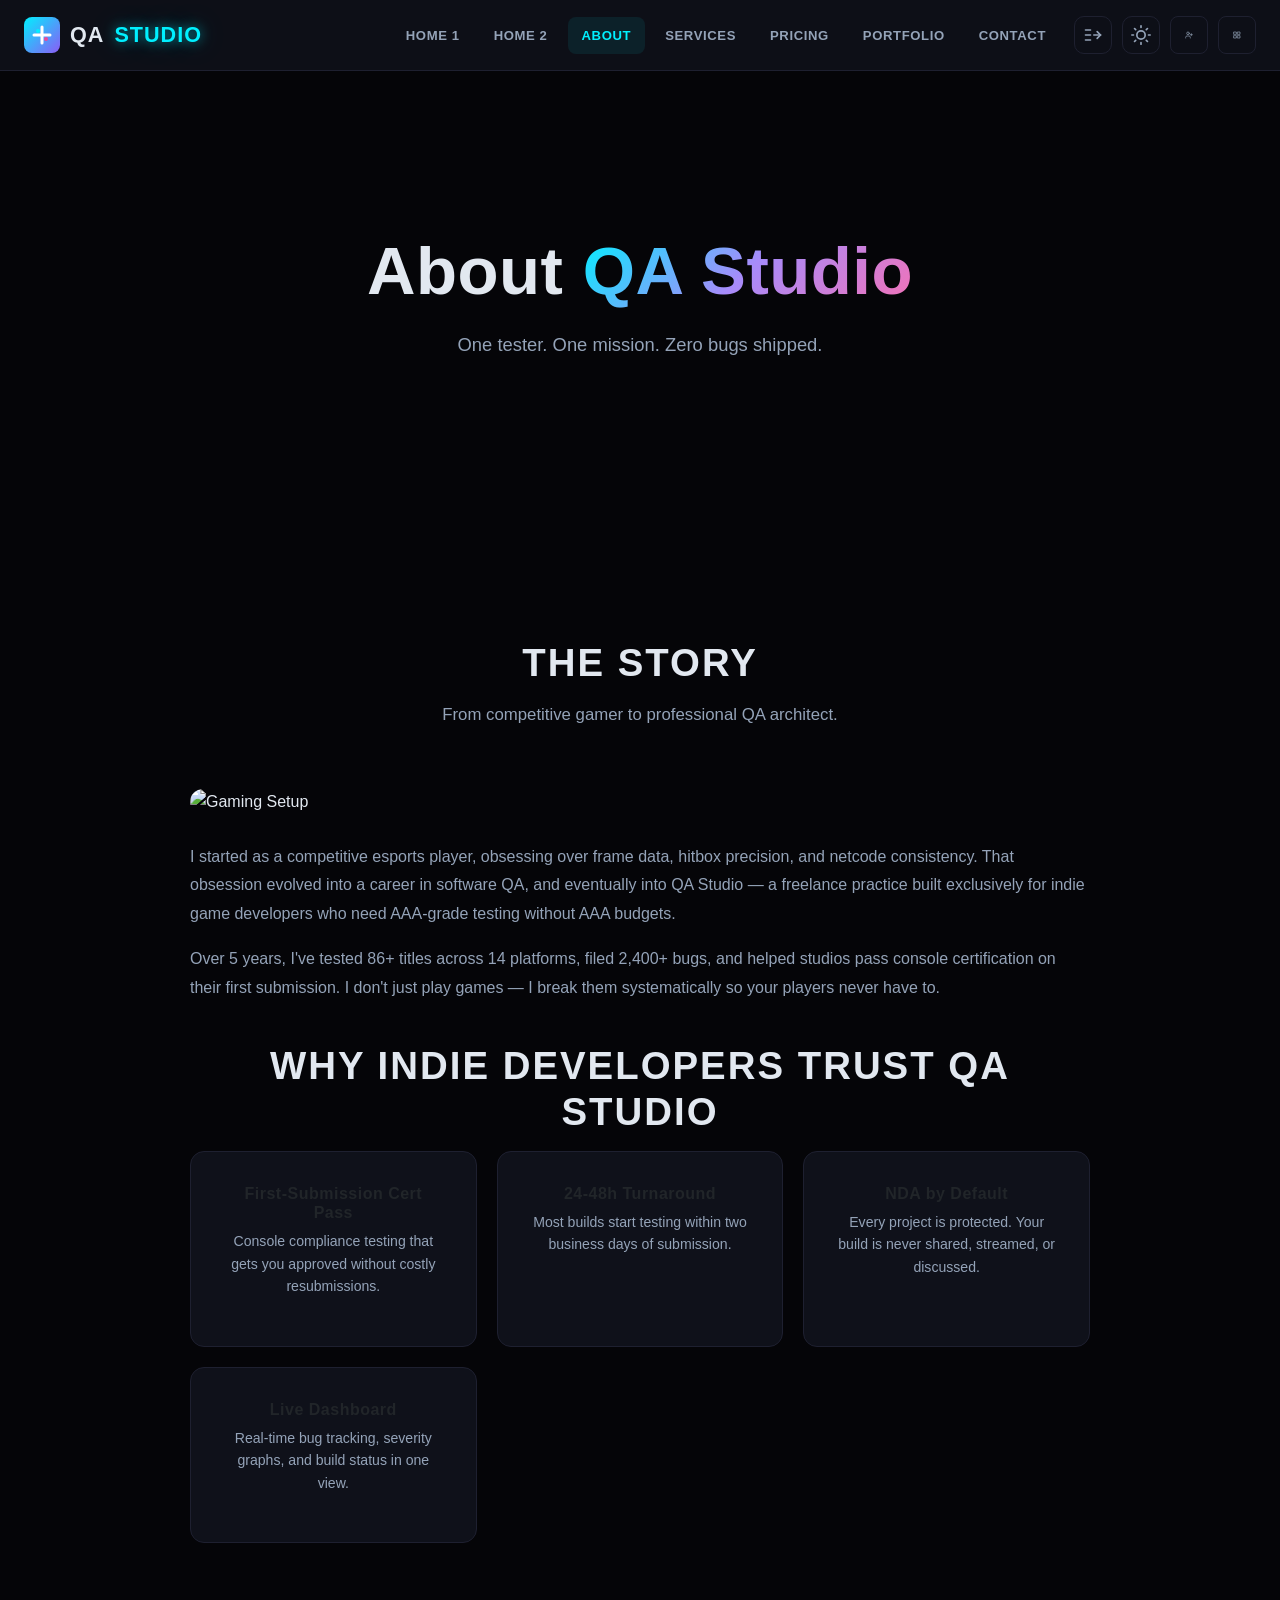
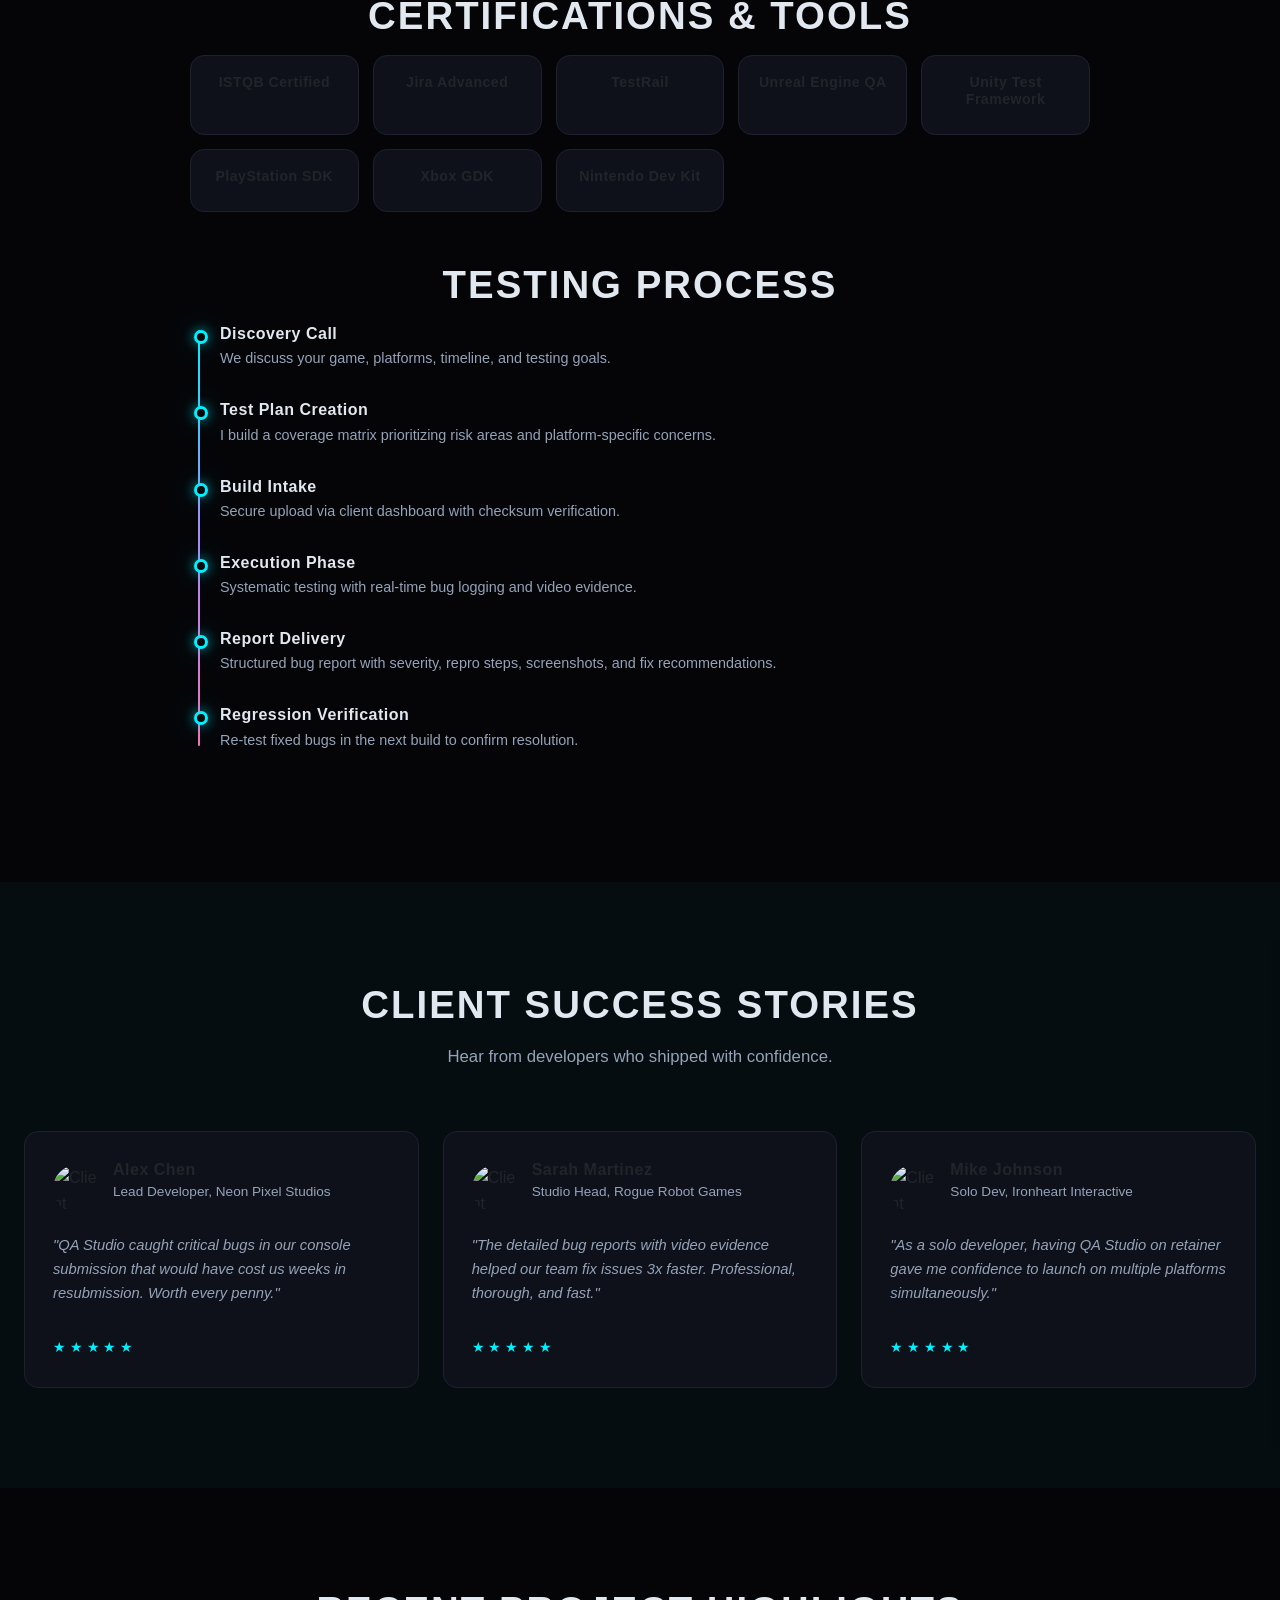
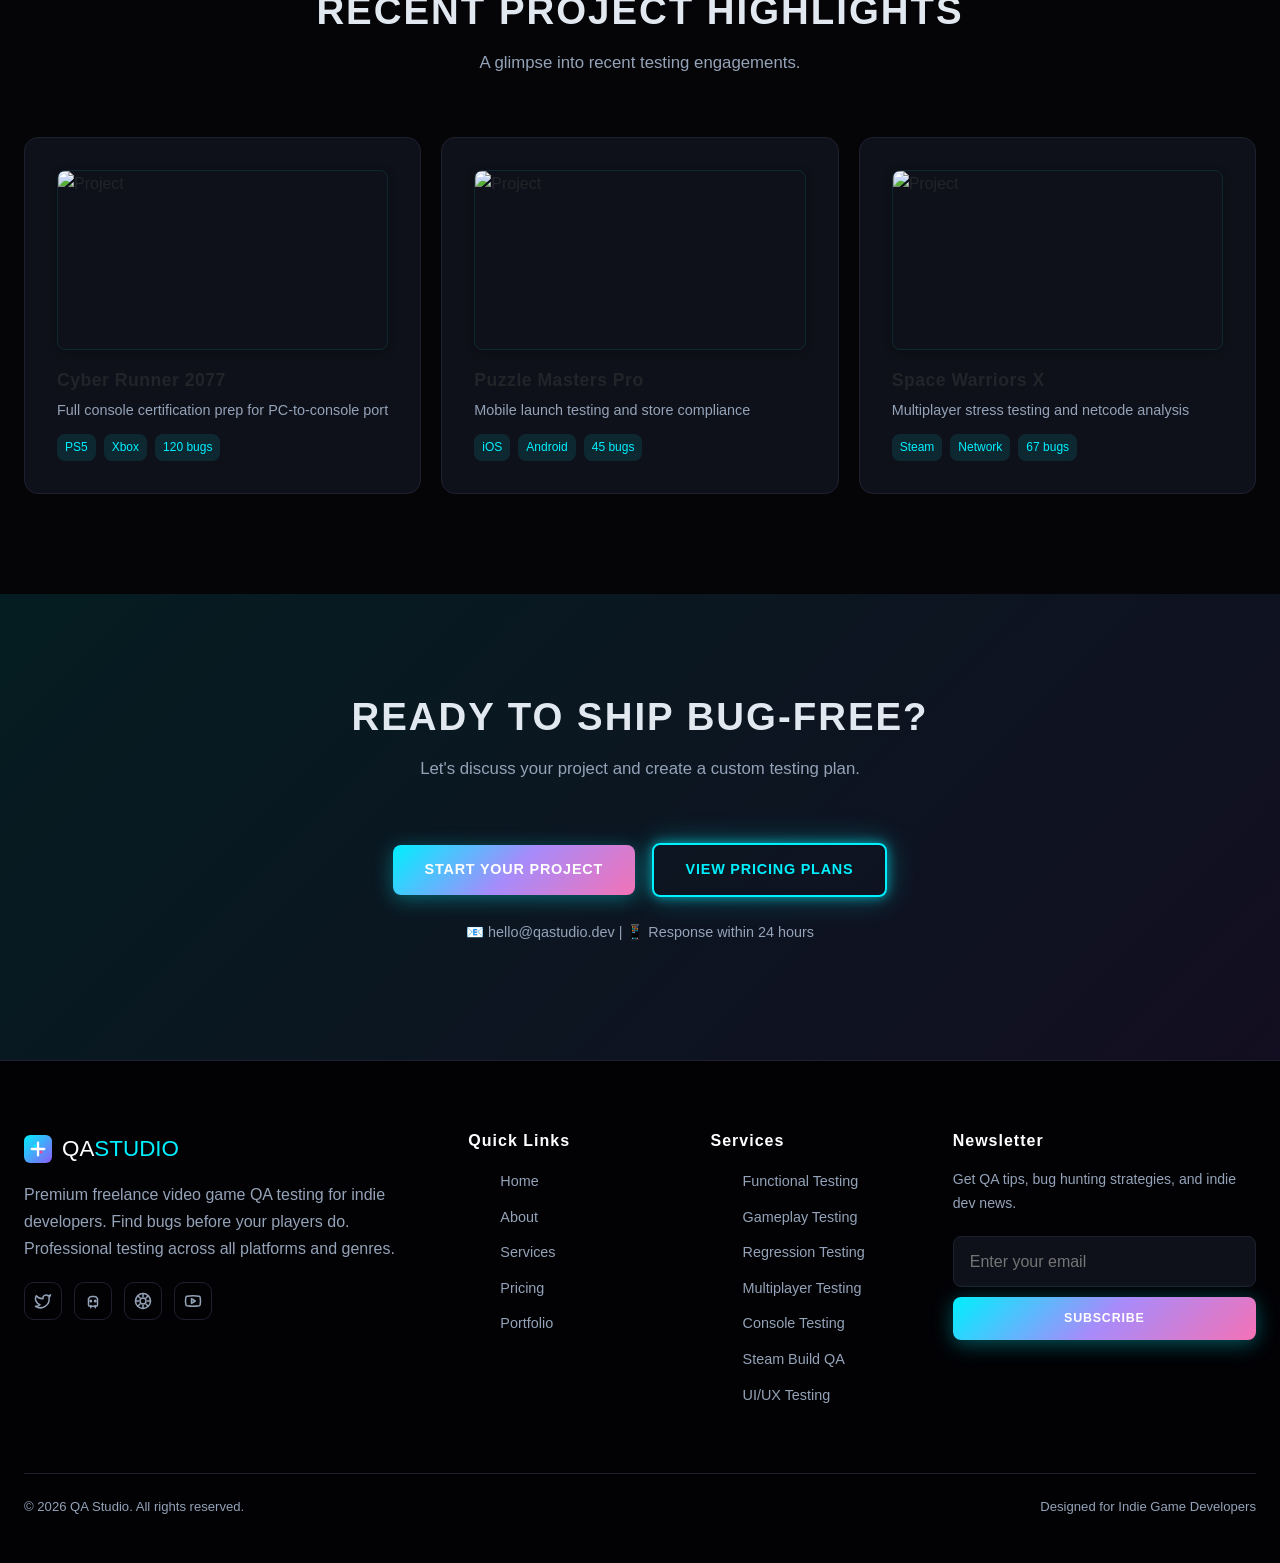
==== about.html @ 5abbbe48 "Remove Steam and add Apple to social media links across all pages" ====
<!DOCTYPE html>
<html lang="en" data-theme="dark" dir="ltr">
<head>
  <meta charset="UTF-8">
  <meta name="viewport" content="width=device-width, initial-scale=1.0">
  <title>About — QA Studio</title>
  <link rel="icon" type="image/svg+xml" href="data:image/svg+xml,%3Csvg xmlns='http://www.w3.org/2000/svg' viewBox='0 0 36 36'%3E%3Crect width='36' height='36' rx='8' fill='url(%23bh1)'/%3E%3Cpath d='M10 18h16M18 10v16' stroke='%23fff' stroke-width='3' stroke-linecap='round'/%3E%3Ccircle cx='14' cy='14' r='2' fill='%2300f0ff'/%3E%3Ccircle cx='22' cy='22' r='2' fill='%23ec4899'/%3E%3Cdefs%3E%3ClinearGradient id='bh1' x1='0' y1='0' x2='36' y2='36' gradientUnits='userSpaceOnUse'%3E%3Cstop stop-color='%2300f0ff'/%3E%3Cstop offset='1' stop-color='%238b5cf6'/%3E%3C/linearGradient%3E%3C/defs%3E%3C/svg%3E">
  <link href="https://cdn.jsdelivr.net/npm/bootstrap@5.3.2/dist/css/bootstrap.min.css" rel="stylesheet">
  <link rel="stylesheet" href="css/main.css">
</head>
<body>
  <header class="site-header" id="site-header">
  <div class="header-inner">
    <a href="index.html" class="brand">
      <svg class="brand-icon" viewBox="0 0 36 36" fill="none" xmlns="http://www.w3.org/2000/svg">
        <rect width="36" height="36" rx="8" fill="url(#bh1)"/>
        <path d="M10 18h16M18 10v16" stroke="#fff" stroke-width="3" stroke-linecap="round"/>
        <circle cx="14" cy="14" r="2" fill="#00f0ff"/>
        <circle cx="22" cy="22" r="2" fill="#ec4899"/>
        <defs><linearGradient id="bh1" x1="0" y1="0" x2="36" y2="36" gradientUnits="userSpaceOnUse">
          <stop stop-color="#00f0ff"/><stop offset="1" stop-color="#8b5cf6"/>
        </linearGradient></defs>
      </svg>
      QA<span>STUDIO</span>
    </a>

    <nav class="desktop-nav">
      <a href="index.html">Home 1</a>
      <a href="home-2.html">Home 2</a>
      <a href="about.html">About</a>
      <a href="services.html">Services</a>
      <a href="pricing.html">Pricing</a>
      <a href="portfolio.html">Portfolio</a>
      <a href="contact.html">Contact</a>
      <div class="nav-cta-group">
        <button class="icon-btn" id="rtl-toggle" title="Toggle RTL" aria-label="Toggle RTL">
          <svg xmlns="http://www.w3.org/2000/svg" width="20" height="20" viewBox="0 0 24 24" fill="none" stroke="currentColor" stroke-width="2" stroke-linecap="round" stroke-linejoin="round"><path d="M21 12h-8"/><path d="M21 12l-4-4"/><path d="M21 12l-4 4"/><path d="M3 6h6"/><path d="M3 12h6"/><path d="M3 18h6"/></svg>
        </button>
        <button class="icon-btn" id="theme-toggle" title="Toggle Theme" aria-label="Toggle Theme">
          <svg xmlns="http://www.w3.org/2000/svg" width="20" height="20" viewBox="0 0 24 24" fill="none" stroke="currentColor" stroke-width="2" stroke-linecap="round" stroke-linejoin="round"><circle cx="12" cy="12" r="5"/><path d="M12 1v2M12 21v2M4.22 4.22l1.42 1.42M18.36 18.36l1.42 1.42M1 12h2M21 12h2M4.22 19.78l1.42-1.42M18.36 5.64l1.42-1.42"/></svg>
        </button>
        <a href="register.html" class="icon-btn" title="Register" aria-label="Register">
          <svg xmlns="http://www.w3.org/2000/svg" width="20" height="20" viewBox="0 0 24 24" fill="none" stroke="currentColor" stroke-width="2" stroke-linecap="round" stroke-linejoin="round"><path d="M16 21v-2a4 4 0 0 0-4-4H6a4 4 0 0 0-4 4v2"/><circle cx="9" cy="7" r="4"/><line x1="19" y1="8" x2="19" y2="14"/><line x1="22" y1="11" x2="16" y2="11"/></svg>
        </a>
        <a href="dashboard.html" class="icon-btn" title="Dashboard" aria-label="Dashboard">
          <svg xmlns="http://www.w3.org/2000/svg" width="20" height="20" viewBox="0 0 24 24" fill="none" stroke="currentColor" stroke-width="2" stroke-linecap="round" stroke-linejoin="round"><rect x="3" y="3" width="7" height="7"/><rect x="14" y="3" width="7" height="7"/><rect x="14" y="14" width="7" height="7"/><rect x="3" y="14" width="7" height="7"/></svg>
        </a>
      </div>
    </nav>

    <div class="hamburger" id="hamburger" aria-label="Menu">
      <span></span><span></span><span></span>
    </div>
  </div>
</header>

<div class="mobile-drawer-overlay" id="mobile-overlay"></div>
<aside class="mobile-drawer" id="mobile-drawer">
  <div class="mobile-icons">
    <button class="icon-btn" id="rtl-toggle-m" title="Toggle RTL"><svg xmlns="http://www.w3.org/2000/svg" width="20" height="20" viewBox="0 0 24 24" fill="none" stroke="currentColor" stroke-width="2" stroke-linecap="round" stroke-linejoin="round"><path d="M21 12h-8"/><path d="M21 12l-4-4"/><path d="M21 12l-4 4"/><path d="M3 6h6"/><path d="M3 12h6"/><path d="M3 18h6"/></svg></button>
    <button class="icon-btn" id="theme-toggle-m" title="Toggle Theme"><svg xmlns="http://www.w3.org/2000/svg" width="20" height="20" viewBox="0 0 24 24" fill="none" stroke="currentColor" stroke-width="2" stroke-linecap="round" stroke-linejoin="round"><circle cx="12" cy="12" r="5"/><path d="M12 1v2M12 21v2M4.22 4.22l1.42 1.42M18.36 18.36l1.42 1.42M1 12h2M21 12h2M4.22 19.78l1.42-1.42M18.36 5.64l1.42-1.42"/></svg></button>
    <a href="register.html" class="icon-btn" title="Register"><svg xmlns="http://www.w3.org/2000/svg" width="20" height="20" viewBox="0 0 24 24" fill="none" stroke="currentColor" stroke-width="2" stroke-linecap="round" stroke-linejoin="round"><path d="M16 21v-2a4 4 0 0 0-4-4H6a4 4 0 0 0-4 4v2"/><circle cx="9" cy="7" r="4"/><line x1="19" y1="8" x2="19" y2="14"/><line x1="22" y1="11" x2="16" y2="11"/></svg></a>
    <a href="dashboard.html" class="icon-btn" title="Dashboard"><svg xmlns="http://www.w3.org/2000/svg" width="20" height="20" viewBox="0 0 24 24" fill="none" stroke="currentColor" stroke-width="2" stroke-linecap="round" stroke-linejoin="round"><rect x="3" y="3" width="7" height="7"/><rect x="14" y="3" width="7" height="7"/><rect x="14" y="14" width="7" height="7"/><rect x="3" y="14" width="7" height="7"/></svg></a>
  </div>
  <nav class="mobile-nav">
    <a href="index.html">Home 1</a>
    <a href="home-2.html">Home 2</a>
    <a href="about.html">About</a>
    <a href="services.html">Services</a>
    <a href="pricing.html">Pricing</a>
    <a href="portfolio.html">Portfolio</a>
    <a href="contact.html">Contact</a>
    <a href="contact.html" class="btn btn-primary" style="font-size:0.8rem;padding:12px;">Get Quote</a>
    <a href="dashboard.html">Dashboard</a>
  </nav>
</aside>

  <section class="hero" style="min-height:60vh;">
    <div class="hero-bg" style="background-image:url('https://images.unsplash.com/photo-1497215728101-856f4ea42174?auto=format&fit=crop&w=1920&q=80');"></div>
    <div class="hero-overlay"></div>
    <div class="hero-content">
      <h1>About <span class="text-gradient">QA Studio</span></h1>
      <p>One tester. One mission. Zero bugs shipped.</p>
    </div>
  </section>

  <section class="section">
    <div class="section-inner" style="max-width:900px;">
      <h2 class="section-title reveal">The Story</h2>
      <p class="section-subtitle reveal">From competitive gamer to professional QA architect.</p>
      <div class="reveal" style="margin-bottom:40px;">
        <img src="https://images.unsplash.com/photo-1550745165-9bc0b252726f?auto=format&fit=crop&w=1200&q=80" alt="Gaming Setup" style="width:100%;border-radius:var(--radius);margin-bottom:28px;">
        <p style="color:var(--text-muted);line-height:1.8;">I started as a competitive esports player, obsessing over frame data, hitbox precision, and netcode consistency. That obsession evolved into a career in software QA, and eventually into QA Studio — a freelance practice built exclusively for indie game developers who need AAA-grade testing without AAA budgets.</p>
        <p style="color:var(--text-muted);line-height:1.8;margin-top:14px;">Over 5 years, I've tested 86+ titles across 14 platforms, filed 2,400+ bugs, and helped studios pass console certification on their first submission. I don't just play games — I break them systematically so your players never have to.</p>
      </div>

      <h2 class="section-title reveal">Why Indie Developers Trust QA Studio</h2>
      <div style="display:grid;grid-template-columns:repeat(auto-fit,minmax(220px,1fr));gap:20px;margin-bottom:50px;">
        <div class="card reveal" style="text-align:center;"><h4 style="font-size:1rem;margin-bottom:8px;">First-Submission Cert Pass</h4><p style="font-size:0.88rem;">Console compliance testing that gets you approved without costly resubmissions.</p></div>
        <div class="card reveal" style="text-align:center;"><h4 style="font-size:1rem;margin-bottom:8px;">24-48h Turnaround</h4><p style="font-size:0.88rem;">Most builds start testing within two business days of submission.</p></div>
        <div class="card reveal" style="text-align:center;"><h4 style="font-size:1rem;margin-bottom:8px;">NDA by Default</h4><p style="font-size:0.88rem;">Every project is protected. Your build is never shared, streamed, or discussed.</p></div>
        <div class="card reveal" style="text-align:center;"><h4 style="font-size:1rem;margin-bottom:8px;">Live Dashboard</h4><p style="font-size:0.88rem;">Real-time bug tracking, severity graphs, and build status in one view.</p></div>
      </div>

      <h2 class="section-title reveal">Certifications & Tools</h2>
      <div style="display:grid;grid-template-columns:repeat(auto-fit,minmax(140px,1fr));gap:14px;margin-bottom:50px;">
        <div class="card reveal" style="padding:18px;text-align:center;"><h4 style="font-size:0.88rem;">ISTQB Certified</h4></div>
        <div class="card reveal" style="padding:18px;text-align:center;"><h4 style="font-size:0.88rem;">Jira Advanced</h4></div>
        <div class="card reveal" style="padding:18px;text-align:center;"><h4 style="font-size:0.88rem;">TestRail</h4></div>
        <div class="card reveal" style="padding:18px;text-align:center;"><h4 style="font-size:0.88rem;">Unreal Engine QA</h4></div>
        <div class="card reveal" style="padding:18px;text-align:center;"><h4 style="font-size:0.88rem;">Unity Test Framework</h4></div>
        <div class="card reveal" style="padding:18px;text-align:center;"><h4 style="font-size:0.88rem;">PlayStation SDK</h4></div>
        <div class="card reveal" style="padding:18px;text-align:center;"><h4 style="font-size:0.88rem;">Xbox GDK</h4></div>
        <div class="card reveal" style="padding:18px;text-align:center;"><h4 style="font-size:0.88rem;">Nintendo Dev Kit</h4></div>
      </div>

      <h2 class="section-title reveal">Testing Process</h2>
      <div class="timeline reveal">
        <div class="timeline-item"><h4>Discovery Call</h4><p>We discuss your game, platforms, timeline, and testing goals.</p></div>
        <div class="timeline-item"><h4>Test Plan Creation</h4><p>I build a coverage matrix prioritizing risk areas and platform-specific concerns.</p></div>
        <div class="timeline-item"><h4>Build Intake</h4><p>Secure upload via client dashboard with checksum verification.</p></div>
        <div class="timeline-item"><h4>Execution Phase</h4><p>Systematic testing with real-time bug logging and video evidence.</p></div>
        <div class="timeline-item"><h4>Report Delivery</h4><p>Structured bug report with severity, repro steps, screenshots, and fix recommendations.</p></div>
        <div class="timeline-item"><h4>Regression Verification</h4><p>Re-test fixed bugs in the next build to confirm resolution.</p></div>
      </div>
    </div>
  </section>

  <!-- CLIENT TESTIMONIALS -->
  <section class="section" style="background:rgba(0,240,255,0.03);">
    <div class="section-inner">
      <h2 class="section-title reveal">Client Success Stories</h2>
      <p class="section-subtitle reveal">Hear from developers who shipped with confidence.</p>
      <div style="display:grid;grid-template-columns:repeat(auto-fit,minmax(300px,1fr));gap:24px;">
        <div class="card reveal" style="padding:28px;">
          <div style="display:flex;align-items:center;gap:12px;margin-bottom:16px;">
            <img src="https://images.unsplash.com/photo-1472099645785-5658abf4ff4e?auto=format&fit=crop&w=60&q=80" alt="Client" style="width:48px;height:48px;border-radius:50%;">
            <div>
              <h4 style="font-size:1rem;margin-bottom:2px;">Alex Chen</h4>
              <p style="font-size:0.85rem;color:var(--text-muted);">Lead Developer, Neon Pixel Studios</p>
            </div>
          </div>
          <p style="color:var(--text-muted);line-height:1.6;font-style:italic;">"QA Studio caught critical bugs in our console submission that would have cost us weeks in resubmission. Worth every penny."</p>
          <div style="margin-top:16px;color:var(--accent-cyan);font-size:0.85rem;">★ ★ ★ ★ ★</div>
        </div>
        <div class="card reveal" style="padding:28px;">
          <div style="display:flex;align-items:center;gap:12px;margin-bottom:16px;">
            <img src="https://images.unsplash.com/photo-1494790108755-2616b332c1ca?auto=format&fit=crop&w=60&q=80" alt="Client" style="width:48px;height:48px;border-radius:50%;">
            <div>
              <h4 style="font-size:1rem;margin-bottom:2px;">Sarah Martinez</h4>
              <p style="font-size:0.85rem;color:var(--text-muted);">Studio Head, Rogue Robot Games</p>
            </div>
          </div>
          <p style="color:var(--text-muted);line-height:1.6;font-style:italic;">"The detailed bug reports with video evidence helped our team fix issues 3x faster. Professional, thorough, and fast."</p>
          <div style="margin-top:16px;color:var(--accent-cyan);font-size:0.85rem;">★ ★ ★ ★ ★</div>
        </div>
        <div class="card reveal" style="padding:28px;">
          <div style="display:flex;align-items:center;gap:12px;margin-bottom:16px;">
            <img src="https://images.unsplash.com/photo-1507003211169-0a1dd7228f2d?auto=format&fit=crop&w=60&q=80" alt="Client" style="width:48px;height:48px;border-radius:50%;">
            <div>
              <h4 style="font-size:1rem;margin-bottom:2px;">Mike Johnson</h4>
              <p style="font-size:0.85rem;color:var(--text-muted);">Solo Dev, Ironheart Interactive</p>
            </div>
          </div>
          <p style="color:var(--text-muted);line-height:1.6;font-style:italic;">"As a solo developer, having QA Studio on retainer gave me confidence to launch on multiple platforms simultaneously."</p>
          <div style="margin-top:16px;color:var(--accent-cyan);font-size:0.85rem;">★ ★ ★ ★ ★</div>
        </div>
      </div>
    </div>
  </section>

  <!-- RECENT PROJECTS HIGHLIGHT -->
  <section class="section">
    <div class="section-inner">
      <h2 class="section-title reveal">Recent Project Highlights</h2>
      <p class="section-subtitle reveal">A glimpse into recent testing engagements.</p>
      <div style="display:grid;grid-template-columns:repeat(auto-fit,minmax(250px,1fr));gap:20px;">
        <div class="card reveal">
          <img src="https://images.unsplash.com/photo-1542751371-adc38448a05e?auto=format&fit=crop&w=400&q=80" alt="Project" class="card-image">
          <h4 style="font-size:1.1rem;margin-bottom:8px;">Cyber Runner 2077</h4>
          <p style="font-size:0.9rem;color:var(--text-muted);margin-bottom:12px;">Full console certification prep for PC-to-console port</p>
          <div style="display:flex;gap:8px;flex-wrap:wrap;">
            <span style="font-size:0.75rem;padding:4px 8px;background:rgba(0,240,255,0.1);color:var(--accent-cyan);border-radius:var(--radius-sm);">PS5</span>
            <span style="font-size:0.75rem;padding:4px 8px;background:rgba(0,240,255,0.1);color:var(--accent-cyan);border-radius:var(--radius-sm);">Xbox</span>
            <span style="font-size:0.75rem;padding:4px 8px;background:rgba(0,240,255,0.1);color:var(--accent-cyan);border-radius:var(--radius-sm);">120 bugs</span>
          </div>
        </div>
        <div class="card reveal">
          <img src="https://images.unsplash.com/photo-1551288049-bebda4e38f71?auto=format&fit=crop&w=400&q=80" alt="Project" class="card-image">
          <h4 style="font-size:1.1rem;margin-bottom:8px;">Puzzle Masters Pro</h4>
          <p style="font-size:0.9rem;color:var(--text-muted);margin-bottom:12px;">Mobile launch testing and store compliance</p>
          <div style="display:flex;gap:8px;flex-wrap:wrap;">
            <span style="font-size:0.75rem;padding:4px 8px;background:rgba(0,240,255,0.1);color:var(--accent-cyan);border-radius:var(--radius-sm);">iOS</span>
            <span style="font-size:0.75rem;padding:4px 8px;background:rgba(0,240,255,0.1);color:var(--accent-cyan);border-radius:var(--radius-sm);">Android</span>
            <span style="font-size:0.75rem;padding:4px 8px;background:rgba(0,240,255,0.1);color:var(--accent-cyan);border-radius:var(--radius-sm);">45 bugs</span>
          </div>
        </div>
        <div class="card reveal">
          <img src="https://images.unsplash.com/photo-1555066931-4365d14bab8c?auto=format&fit=crop&w=400&q=80" alt="Project" class="card-image">
          <h4 style="font-size:1.1rem;margin-bottom:8px;">Space Warriors X</h4>
          <p style="font-size:0.9rem;color:var(--text-muted);margin-bottom:12px;">Multiplayer stress testing and netcode analysis</p>
          <div style="display:flex;gap:8px;flex-wrap:wrap;">
            <span style="font-size:0.75rem;padding:4px 8px;background:rgba(0,240,255,0.1);color:var(--accent-cyan);border-radius:var(--radius-sm);">Steam</span>
            <span style="font-size:0.75rem;padding:4px 8px;background:rgba(0,240,255,0.1);color:var(--accent-cyan);border-radius:var(--radius-sm);">Network</span>
            <span style="font-size:0.75rem;padding:4px 8px;background:rgba(0,240,255,0.1);color:var(--accent-cyan);border-radius:var(--radius-sm);">67 bugs</span>
          </div>
        </div>
      </div>
    </div>
  </section>

  <!-- CONTACT CTA -->
  <section class="section" style="background:linear-gradient(135deg, rgba(0,240,255,0.1) 0%, rgba(139,92,246,0.1) 100%);">
    <div class="section-inner" style="text-align:center;">
      <h2 class="section-title reveal">Ready to Ship Bug-Free?</h2>
      <p class="section-subtitle reveal">Let's discuss your project and create a custom testing plan.</p>
      <div class="reveal" style="margin-top:32px;">
        <a href="contact.html" class="btn btn-primary" style="margin-right:12px;">Start Your Project</a>
        <a href="pricing.html" class="btn btn-secondary">View Pricing Plans</a>
      </div>
      <div class="reveal" style="margin-top:24px;">
        <p style="color:var(--text-muted);font-size:0.9rem;">📧 hello@qastudio.dev | 📱 Response within 24 hours</p>
      </div>
    </div>
  </section>

  <footer class="site-footer">
  <div class="footer-inner">
    <div class="footer-grid">
      <div>
        <a href="index.html" class="footer-brand" style="text-decoration:none;">
          <svg class="brand-icon" viewBox="0 0 36 36" fill="none" xmlns="http://www.w3.org/2000/svg" style="width:28px; height:28px; margin-right:10px;">
            <rect width="36" height="36" rx="8" fill="url(#bh1_f_ab)"/>
            <path d="M10 18h16M18 10v16" stroke="#fff" stroke-width="3" stroke-linecap="round"/>
            <circle cx="14" cy="14" r="2" fill="#00f0ff"/>
            <circle cx="22" cy="22" r="2" fill="#ec4899"/>
            <defs><linearGradient id="bh1_f_ab" x1="0" y1="0" x2="36" y2="36" gradientUnits="userSpaceOnUse">
              <stop stop-color="#00f0ff"/><stop offset="1" stop-color="#8b5cf6"/>
            </linearGradient></defs>
          </svg>
          QA<span>STUDIO</span>
        </a>
        <p class="footer-desc">Premium freelance video game QA testing for indie developers. Find bugs before your players do. Professional testing across all platforms and genres.</p>
        <div class="footer-socials">
          <a href="#" aria-label="Twitter"><svg xmlns="http://www.w3.org/2000/svg" width="18" height="18" viewBox="0 0 24 24" fill="none" stroke="currentColor" stroke-width="2" stroke-linecap="round" stroke-linejoin="round"><path d="M22 4s-.7 2.1-2 3.4c1.6 10-9.4 17.3-18 11.6 2.2.1 4.4-.6 6-2C3 15.5.5 9.6 3 5c2.2 2.6 5.6 4.1 9 4-.9-4.2 4-6.6 7-3.8 1.1 0 3-1.2 3-1.2z"/></svg></a>
          <a href="#" aria-label="Discord"><svg xmlns="http://www.w3.org/2000/svg" width="18" height="18" viewBox="0 0 24 24" fill="none" stroke="currentColor" stroke-width="2" stroke-linecap="round" stroke-linejoin="round"><path d="M18 9a5 5 0 0 0-4-3h-4a5 5 0 0 0-4 3"/><path d="M6 9v8a2 2 0 0 0 2 2h8a2 2 0 0 0 2-2V9"/><path d="M9 18v3"/><path d="M15 18v3"/><circle cx="9" cy="12" r="1"/><circle cx="15" cy="12" r="1"/></svg></a>
          <a href="#" aria-label="Steam"><svg xmlns="http://www.w3.org/2000/svg" width="18" height="18" viewBox="0 0 24 24" fill="none" stroke="currentColor" stroke-width="2" stroke-linecap="round" stroke-linejoin="round"><circle cx="12" cy="12" r="10"/><circle cx="12" cy="12" r="4"/><path d="M12 2v4"/><path d="M12 18v4"/><path d="m4.93 4.93 2.83 2.83"/><path d="m16.24 16.24 2.83 2.83"/><path d="M2 12h4"/><path d="M18 12h4"/><path d="m4.93 19.07 2.83-2.83"/><path d="m16.24 7.76 2.83-2.83"/></svg></a>
          <a href="#" aria-label="YouTube"><svg xmlns="http://www.w3.org/2000/svg" width="18" height="18" viewBox="0 0 24 24" fill="none" stroke="currentColor" stroke-width="2" stroke-linecap="round" stroke-linejoin="round"><path d="M2.5 17a24.12 24.12 0 0 1 0-10 2 2 0 0 1 1.4-1.4 49.56 49.56 0 0 1 16.2 0A2 2 0 0 1 21.5 7a24.12 24.12 0 0 1 0 10 2 2 0 0 1-1.4 1.4 49.55 49.55 0 0 1-16.2 0A2 2 0 0 1 2.5 17"/><path d="m10 15 5-3-5-3z"/></svg></a>
        </div>
      </div>
      <div>
        <h4 class="footer-title">Quick Links</h4>
        <ul class="footer-links">
          <li><a href="index.html">Home</a></li>
          <li><a href="about.html">About</a></li>
          <li><a href="services.html">Services</a></li>
          <li><a href="pricing.html">Pricing</a></li>
          <li><a href="portfolio.html">Portfolio</a></li>
        </ul>
      </div>
      <div>
        <h4 class="footer-title">Services</h4>
        <ul class="footer-links">
          <li><a href="services.html">Functional Testing</a></li>
          <li><a href="services.html">Gameplay Testing</a></li>
          <li><a href="services.html">Regression Testing</a></li>
          <li><a href="services.html">Multiplayer Testing</a></li>
          <li><a href="services.html">Console Testing</a></li>
          <li><a href="services.html">Steam Build QA</a></li>
          <li><a href="services.html">UI/UX Testing</a></li>
        </ul>
      </div>
      <div>
        <h4 class="footer-title">Newsletter</h4>
        <p class="footer-desc" style="font-size:0.88rem;">Get QA tips, bug hunting strategies, and indie dev news.</p>
        <form class="footer-newsletter" onsubmit="event.preventDefault(); alert('Subscribed!');">
          <input type="email" placeholder="Enter your email" required>
          <button type="submit" class="btn btn-primary" style="font-size:0.78rem;padding:12px;">Subscribe</button>
        </form>
      </div>
    </div>
    <div class="footer-bottom">
      <p>&copy; 2026 QA Studio. All rights reserved.</p>
      <p>Designed for Indie Game Developers</p>
    </div>
  </div>
</footer>

  <script src="https://code.jquery.com/jquery-3.7.1.min.js"></script>
  <script src="https://cdn.jsdelivr.net/npm/bootstrap@5.3.2/dist/js/bootstrap.bundle.min.js"></script>
  <script src="js/main.js"></script>
</body>
</html>
---- css/main.css ----
/* ========================================
   Freelance Video Game QA Tester
   Main Stylesheet — Premium Cyberpunk UI
   ======================================== */

/* ---------- CSS Variables ---------- */
:root {
  --font-main: 'Segoe UI', 'Roboto', 'Helvetica Neue', Arial, sans-serif;
  --font-heading: 'Orbitron', 'Segoe UI', sans-serif;

  /* Light Mode */
  --bg-body: #f4f6f9;
  --bg-card: #ffffff;
  --bg-header: rgba(255,255,255,0.92);
  --bg-footer: #0b0c15;
  --text-main: #0f0f0f;
  --text-muted: #4b5563;
  --border-color: #e5e7eb;

  --accent-cyan: #00f0ff;
  --accent-purple: #8b5cf6;
  --accent-pink: #ec4899;
  --accent-blue: #3b82f6;
  --accent-gradient: linear-gradient(135deg, #00f0ff 0%, #8b5cf6 50%, #ec4899 100%);

  --neon-glow-cyan: 0 0 8px rgba(0,240,255,0.45), 0 0 20px rgba(0,240,255,0.25);
  --neon-glow-purple: 0 0 8px rgba(139,92,246,0.45), 0 0 20px rgba(139,92,246,0.25);

  --radius: 14px;
  --radius-sm: 8px;
  --transition: all 0.35s cubic-bezier(0.4,0,0.2,1);
  --shadow-sm: 0 2px 8px rgba(0,0,0,0.06);
  --shadow-md: 0 8px 30px rgba(0,0,0,0.08);
  --shadow-lg: 0 16px 50px rgba(0,0,0,0.12);
  --shadow-glow: 0 0 30px rgba(0,240,255,0.15);
}

[data-theme="dark"] {
  --bg-body: #050508;
  --bg-card: #0f111a;
  --bg-header: rgba(15,17,26,0.92);
  --bg-footer: #020205;
  --text-main: #e2e8f0;
  --text-muted: #94a3b8;
  --border-color: #1e2030;

  --accent-cyan: #00f0ff;
  --accent-purple: #a78bfa;
  --accent-pink: #f472b6;
  --accent-blue: #60a5fa;
  --accent-gradient: linear-gradient(135deg, #00f0ff 0%, #a78bfa 50%, #f472b6 100%);

  --neon-glow-cyan: 0 0 12px rgba(0,240,255,0.6), 0 0 30px rgba(0,240,255,0.3);
  --neon-glow-purple: 0 0 12px rgba(167,139,250,0.6), 0 0 30px rgba(167,139,250,0.3);

  --shadow-sm: 0 2px 8px rgba(0,0,0,0.3);
  --shadow-md: 0 8px 30px rgba(0,0,0,0.4);
  --shadow-lg: 0 16px 50px rgba(0,0,0,0.5);
  --shadow-glow: 0 0 40px rgba(0,240,255,0.2);
}

/* ---------- Base ---------- */
*,*::before,*::after { box-sizing:border-box; margin:0; padding:0; }
html { scroll-behavior:smooth; }
body {
  font-family: var(--font-main);
  background: var(--bg-body);
  color: var(--text-main);
  transition: background .4s, color .4s;
  overflow-x:hidden;
  line-height:1.6;
}
h1,h2,h3,h4,h5,h6 { font-family: var(--font-heading); font-weight:700; letter-spacing:0.5px; }
a { text-decoration:none; color: var(--accent-cyan); transition: var(--transition); }
a:hover { color: var(--accent-purple); }
img { max-width:100%; display:block; }
ul,ol { list-style:none; }

/* ---------- Scrollbar ---------- */
::-webkit-scrollbar { width:8px; }
::-webkit-scrollbar-track { background: var(--bg-body); }
::-webkit-scrollbar-thumb { background: var(--accent-purple); border-radius:4px; }

/* ---------- Utility ---------- */
.text-gradient {
  background: var(--accent-gradient);
  -webkit-background-clip:text;
  -webkit-text-fill-color:transparent;
  background-clip:text;
  background-clip: text;
}
.glass {
  background: rgba(255,255,255,0.06);
  backdrop-filter: blur(16px);
  -webkit-backdrop-filter: blur(16px);
  border:1px solid rgba(255,255,255,0.08);
}
[data-theme="light"] .glass {
  background: rgba(255,255,255,0.72);
  border:1px solid rgba(0,0,0,0.06);
}
.neon-border {
  border:1px solid var(--accent-cyan);
  box-shadow: var(--neon-glow-cyan);
}
.neon-text {
  text-shadow: var(--neon-glow-cyan);
}

/* ---------- Buttons ---------- */
.btn {
  display:inline-flex; align-items:center; justify-content:center; gap:8px;
  font-family: var(--font-heading); font-weight:700; font-size:0.9rem;
  padding:14px 32px; border-radius: var(--radius-sm); border:none;
  cursor:pointer; transition: var(--transition); letter-spacing:0.8px;
  text-transform:uppercase; white-space:nowrap;
}
.btn-primary {
  background: var(--accent-gradient);
  color:#fff;
  box-shadow: 0 4px 20px rgba(0,240,255,0.35);
}
.btn-primary:hover {
  transform:translateY(-2px);
  box-shadow: 0 8px 30px rgba(0,240,255,0.5), var(--neon-glow-cyan);
  color:#fff;
}
.btn-secondary {
  background:transparent;
  color: var(--accent-cyan);
  border:2px solid var(--accent-cyan);
  box-shadow: var(--neon-glow-cyan);
}
.btn-secondary:hover {
  background: var(--accent-cyan); color:#000;
  box-shadow: 0 0 20px rgba(0,240,255,0.6);
}

/* ---------- Header ---------- */
.site-header {
  position:fixed; top:0; left:0; width:100%; z-index:1040;
  background: var(--bg-header);
  backdrop-filter: blur(12px);
  -webkit-backdrop-filter: blur(12px);
  border-bottom:1px solid var(--border-color);
  transition: var(--transition);
}
.site-header.scrolled {
  box-shadow: var(--shadow-md);
  border-bottom-color: rgba(0,240,255,0.15);
}
.header-inner {
  display:flex; align-items:center; justify-content:space-between;
  max-width:1400px; margin:0 auto; padding:0 24px; height:70px;
}
.brand {
  display:flex; align-items:center; gap:10px;
  font-family: var(--font-heading); font-weight:700; font-size:1.35rem;
  color: var(--text-main); letter-spacing:1px;
}
.brand span { color: var(--accent-cyan); text-shadow: var(--neon-glow-cyan); }
.brand-icon { width:36px; height:36px; }

/* Desktop Nav */
.desktop-nav {
  display:flex; align-items:center; gap:6px;
}
.desktop-nav a {
  display:flex; align-items:center; gap:6px;
  padding:8px 14px; border-radius: var(--radius-sm);
  font-size:0.82rem; font-weight:600; color: var(--text-muted);
  text-transform:uppercase; letter-spacing:0.6px;
}
.desktop-nav a:hover, .desktop-nav a.active {
  color: var(--accent-cyan); background: rgba(0,240,255,0.08);
}

/* Icon buttons */
.icon-btn {
  display:inline-flex; align-items:center; justify-content:center;
  width:38px; height:38px; border-radius:10px; border:1px solid var(--border-color);
  background:transparent; color: var(--text-muted); cursor:pointer;
  transition: var(--transition); font-size:1.1rem;
}
.icon-btn:hover { color: var(--accent-cyan); border-color: var(--accent-cyan); background:rgba(0,240,255,0.06); }
.icon-btn svg { width:20px; height:20px; }

.nav-cta-group { display:flex; align-items:center; gap:10px; margin-left:8px; }

/* Mobile */
.hamburger { display:none; flex-direction:column; gap:5px; cursor:pointer; z-index:1050; }
.hamburger span { display:block; width:26px; height:2px; background: var(--text-main); transition:.3s; border-radius:2px; }
.hamburger.active span:nth-child(1){ transform:rotate(45deg) translate(5px,5px); }
.hamburger.active span:nth-child(2){ opacity:0; }
.hamburger.active span:nth-child(3){ transform:rotate(-45deg) translate(5px,-5px); }

.mobile-drawer {
  position:fixed; top:0; right:-100%; width:320px; max-width:85vw; height:100vh;
  background: var(--bg-card); z-index:1045; padding:90px 28px 28px;
  transition:right .4s cubic-bezier(.4,0,.2,1);
  border-left:1px solid var(--border-color);
  overflow-y:auto;
}
.mobile-drawer.open { right:0; }
.mobile-drawer-overlay {
  position:fixed; inset:0; background:rgba(0,0,0,0.5); z-index:1042;
  opacity:0; pointer-events:none; transition:opacity .3s;
}
.mobile-drawer-overlay.open { opacity:1; pointer-events:auto; }

.mobile-nav a {
  display:block; padding:14px 0; border-bottom:1px solid var(--border-color);
  font-weight:600; color: var(--text-main); font-size:1rem;
}
.mobile-nav a:hover { color: var(--accent-cyan); padding-left:8px; }
.mobile-nav .btn { width:100%; margin-top:12px; justify-content:center; }
.mobile-icons { display:flex; gap:10px; margin:18px 0; flex-wrap:wrap; }
.mobile-icons .icon-btn { width:42px; height:42px; }

@media(max-width:1100px){
  .desktop-nav, .nav-cta-group { display:none; }
  .hamburger { display:flex; }
}

/* ---------- Footer ---------- */
.site-footer {
  background: var(--bg-footer);
  color: var(--text-muted);
  border-top:1px solid var(--border-color);
  padding:70px 24px 30px;
}
.footer-inner { max-width:1300px; margin:0 auto; }
.footer-grid {
  display:grid; grid-template-columns:2fr 1fr 1fr 1.5fr; gap:40px; margin-bottom:50px;
}
@media(max-width:992px){ .footer-grid{ grid-template-columns:1fr 1fr; } }
@media(max-width:576px){ .footer-grid{ grid-template-columns:1fr; } }

.footer-brand { display: flex; align-items: center; font-family: var(--font-heading); font-size:1.4rem; color:#fff; margin-bottom:14px; text-decoration: none; }
.footer-brand span { color: var(--accent-cyan); }
.footer-desc { line-height:1.7; margin-bottom:20px; }
.footer-socials { display:flex; gap:12px; }
.footer-socials a {
  width:38px; height:38px; border-radius:10px; display:flex; align-items:center; justify-content:center;
  border:1px solid var(--border-color); color: var(--text-muted); transition:var(--transition);
}
.footer-socials a:hover { border-color: var(--accent-cyan); color: var(--accent-cyan); box-shadow:var(--neon-glow-cyan); }

.footer-title { font-family: var(--font-heading); color:#fff; font-size:1rem; margin-bottom:18px; letter-spacing:1px; }
.footer-links li { margin-bottom:10px; }
.footer-links a { color: var(--text-muted); font-size:0.9rem; }
.footer-links a:hover { color: var(--accent-cyan); padding-left:4px; }

.footer-newsletter input {
  width:100%; padding:12px 16px; border-radius: var(--radius-sm);
  border:1px solid var(--border-color); background: var(--bg-card);
  color: var(--text-main); margin-bottom:10px; outline:none;
}
.footer-newsletter input:focus { border-color: var(--accent-cyan); box-shadow:var(--neon-glow-cyan); }
.footer-newsletter .btn { width:100%; padding:12px; font-size:0.8rem; }

.footer-bottom {
  display:flex; align-items:center; justify-content:space-between;
  border-top:1px solid var(--border-color); padding-top:22px; font-size:0.82rem;
}

/* ---------- Sections Common ---------- */
.section { padding:100px 24px; position:relative; }
.section-inner { max-width:1300px; margin:0 auto; }
.section-title {
  font-size:2.4rem; text-align:center; margin-bottom:16px;
  text-transform:uppercase; letter-spacing:2px;
}
.section-subtitle {
  text-align:center; color: var(--text-muted); max-width:650px; margin:0 auto 60px;
  font-size:1.05rem;
}

/* ---------- Parallax ---------- */
.parallax-bg {
  position:absolute; inset:0; z-index:0;
  background-attachment:fixed;
  background-position:center; background-size:cover;
  opacity:0.18;
}
[data-theme="light"] .parallax-bg { opacity:0.08; }
.parallax-content { position:relative; z-index:1; }

/* ---------- Hero ---------- */
.hero {
  min-height:100vh; display:flex; align-items:center; justify-content:center;
  text-align:center; position:relative; overflow:hidden; padding-top:90px;
}
.hero-bg {
  position:absolute; inset:0; z-index:0;
  background-size:cover; background-position:center; background-attachment:fixed;
}
.hero-overlay {
  position:absolute; inset:0; z-index:1;
  background: linear-gradient(180deg, rgba(5,5,8,0.3) 0%, var(--bg-body) 100%);
}
[data-theme="light"] .hero-overlay {
  background: linear-gradient(180deg, rgba(244,246,249,0.4) 0%, var(--bg-body) 100%);
}
.hero-content { position:relative; z-index:2; max-width:900px; padding:0 20px; }
.hero-label {
  display:inline-block; padding:6px 18px; border-radius:30px;
  border:1px solid var(--accent-cyan); color: var(--accent-cyan);
  font-size:0.78rem; font-weight:700; text-transform:uppercase; letter-spacing:1.5px;
  margin-bottom:24px; box-shadow: var(--neon-glow-cyan);
}
.hero h1 {
  font-size:clamp(2.2rem,5.5vw,4.2rem); line-height:1.1; margin-bottom:22px;
}
.hero p {
  font-size:1.15rem; color: var(--text-muted); max-width:640px; margin:0 auto 36px;
}
.hero-buttons { display:flex; gap:16px; justify-content:center; flex-wrap:wrap; }

/* Floating particles canvas */
#particles-canvas {
  position:absolute; inset:0; z-index:1; pointer-events:none;
}

/* ---------- Cards ---------- */
.card-grid { display:grid; gap:24px; }
.card {
  background: var(--bg-card);
  border:1px solid var(--border-color);
  border-radius: var(--radius);
  padding:32px;
  transition: var(--transition);
  position:relative; overflow:hidden;
}
.card:hover {
  transform:translateY(-6px);
  box-shadow: var(--shadow-lg), var(--shadow-glow);
  border-color: rgba(0,240,255,0.3);
}
.card-icon {
  width:52px; height:52px; border-radius:14px;
  display:flex; align-items:center; justify-content:center;
  background: rgba(0,240,255,0.1); color: var(--accent-cyan);
  margin-bottom:20px; font-size:1.4rem;
  box-shadow: var(--neon-glow-cyan);
}
.card h3 { font-size:1.15rem; margin-bottom:10px; color: var(--text-main); }
.card p { color: var(--text-muted); font-size:0.92rem; line-height:1.6; }

.card-image {
  width: 100%;
  height: 180px;
  object-fit: cover;
  border-radius: var(--radius-sm);
  margin-bottom: 20px;
  border: 1px solid rgba(0,240,255,0.1);
  box-shadow: var(--shadow-sm);
}

/* ---------- Genre & Platform Cards ---------- */
.genre-grid {
  display: grid;
  grid-template-columns: repeat(auto-fit, minmax(280px, 1fr));
  gap: 24px;
  margin-bottom: 40px;
}

.genre-card {
  position: relative;
  border-radius: var(--radius-md);
  overflow: hidden;
  background: var(--card-bg);
  border: 1px solid rgba(0,240,255,0.1);
  box-shadow: var(--shadow-md);
  transition: all 0.3s cubic-bezier(0.4, 0, 0.2, 1);
  cursor: pointer;
}

.genre-card:hover {
  transform: translateY(-8px) scale(1.02);
  box-shadow: 0 20px 40px rgba(0,240,255,0.15), 0 0 20px rgba(0,240,255,0.1);
  border-color: rgba(0,240,255,0.3);
}

.genre-image {
  width: 100%;
  height: 200px;
  object-fit: cover;
  transition: transform 0.3s ease;
}

.genre-card:hover .genre-image {
  transform: scale(1.1);
}

.genre-overlay {
  position: absolute;
  bottom: 0;
  left: 0;
  right: 0;
  padding: 20px;
  background: linear-gradient(to top, rgba(0,0,0,0.9), rgba(0,0,0,0.7), transparent);
  color: white;
}

.genre-overlay h4 {
  font-size: 1.2rem;
  font-weight: 600;
  margin-bottom: 6px;
  color: #00f0ff;
}

.genre-overlay p {
  font-size: 0.9rem;
  opacity: 0.9;
  margin: 0;
}

.platform-grid {
  display: grid;
  grid-template-columns: repeat(auto-fit, minmax(280px, 1fr));
  gap: 24px;
}

.platform-card {
  position: relative;
  border-radius: var(--radius-md);
  overflow: hidden;
  background: var(--card-bg);
  border: 1px solid rgba(139,92,246,0.1);
  box-shadow: var(--shadow-md);
  transition: all 0.3s cubic-bezier(0.4, 0, 0.2, 1);
  cursor: pointer;
}

.platform-card:hover {
  transform: translateY(-8px) scale(1.02);
  box-shadow: 0 20px 40px rgba(139,92,246,0.15), 0 0 20px rgba(139,92,246,0.1);
  border-color: rgba(139,92,246,0.3);
}

.platform-image {
  width: 100%;
  height: 200px;
  object-fit: cover;
  transition: transform 0.3s ease;
}

.platform-card:hover .platform-image {
  transform: scale(1.1);
}

.platform-overlay {
  position: absolute;
  bottom: 0;
  left: 0;
  right: 0;
  padding: 20px;
  background: linear-gradient(to top, rgba(0,0,0,0.9), rgba(0,0,0,0.7), transparent);
  color: white;
}

.platform-overlay h4 {
  font-size: 1.2rem;
  font-weight: 600;
  margin-bottom: 6px;
  color: #8b5cf6;
}

.platform-overlay p {
  font-size: 0.9rem;
  opacity: 0.9;
  margin: 0;
}

/* Animation delays for reveal */
.genre-card:nth-child(1) { animation-delay: 0.1s; }
.genre-card:nth-child(2) { animation-delay: 0.2s; }
.genre-card:nth-child(3) { animation-delay: 0.3s; }
.genre-card:nth-child(4) { animation-delay: 0.4s; }
.genre-card:nth-child(5) { animation-delay: 0.5s; }
.genre-card:nth-child(6) { animation-delay: 0.6s; }
.genre-card:nth-child(7) { animation-delay: 0.7s; }
.genre-card:nth-child(8) { animation-delay: 0.8s; }

.platform-card:nth-child(1) { animation-delay: 0.1s; }
.platform-card:nth-child(2) { animation-delay: 0.2s; }
.platform-card:nth-child(3) { animation-delay: 0.3s; }
.platform-card:nth-child(4) { animation-delay: 0.4s; }
.platform-card:nth-child(5) { animation-delay: 0.5s; }
.platform-card:nth-child(6) { animation-delay: 0.6s; }
.platform-card:nth-child(7) { animation-delay: 0.7s; }
.platform-card:nth-child(8) { animation-delay: 0.8s; }

/* ---------- Glass Cards (Home 2) ---------- */
.glass-card {
  background: rgba(15,17,26,0.55);
  backdrop-filter: blur(20px);
  -webkit-backdrop-filter: blur(20px);
  border:1px solid rgba(0,240,255,0.12);
  border-radius: var(--radius);
  padding:32px;
  transition: var(--transition);
}
[data-theme="light"] .glass-card {
  background: rgba(255,255,255,0.72);
  border:1px solid rgba(0,0,0,0.06);
}
.glass-card:hover {
  border-color: var(--accent-cyan);
  box-shadow: var(--neon-glow-cyan), var(--shadow-lg);
  transform:translateY(-4px);
}

/* ---------- Metrics / Counters ---------- */
.metric-grid { display:grid; grid-template-columns:repeat(4,1fr); gap:24px; }
.metric-box {
  text-align:center; padding:36px 20px; border-radius: var(--radius);
  background: var(--bg-card); border:1px solid var(--border-color);
  transition: var(--transition);
}
.metric-box:hover { border-color: var(--accent-cyan); box-shadow:var(--shadow-glow); }
.metric-number {
  font-family: var(--font-heading); font-size:2.6rem; font-weight:700;
  background: var(--accent-gradient);
  -webkit-background-clip:text; -webkit-text-fill-color:transparent;
  background-clip:text; background-clip: text;
  margin-bottom:6px;
}
.metric-label { font-size:0.85rem; color: var(--text-muted); text-transform:uppercase; letter-spacing:1px; }
@media(max-width:768px){ .metric-grid{ grid-template-columns:repeat(2,1fr); } }

/* ---------- Pricing Cards ---------- */
.pricing-grid { 
  display:grid; 
  grid-template-columns:repeat(4,1fr); 
  gap:24px; 
  align-items: stretch;
}
.pricing-card {
  background: var(--bg-card); 
  border:1px solid var(--border-color);
  border-radius: var(--radius); 
  transition: var(--transition); 
  position:relative; 
  overflow:hidden;
  display: flex;
  flex-direction: column;
  height: 100%;
}
.pricing-card:hover { transform:translateY(-6px); box-shadow:var(--shadow-lg); }
.pricing-card.popular {
  border-color: var(--accent-purple);
  box-shadow: var(--neon-glow-purple);
}
.pricing-card .popular-badge {
  position:absolute; top:0; left:0; right:0;
  background: var(--accent-gradient); color:#fff;
  font-size:0.7rem; font-weight:700; text-transform:uppercase;
  padding:6px; letter-spacing:1.5px;
}
.pricing-content {
  padding:36px 28px 20px;
  text-align:center;
  flex: 1;
  display: flex;
  flex-direction: column;
}
.pricing-footer {
  padding: 0 28px 28px;
  margin-top: auto;
}
.pricing-card h3 { font-size:1.1rem; margin-bottom:8px; }
.pricing-card .price {
  font-family: var(--font-heading); font-size:2.2rem; font-weight:700;
  margin-bottom:6px; color: var(--text-main);
}
.pricing-card .price span { font-size:0.85rem; color: var(--text-muted); font-weight:400; }
.pricing-card ul { 
  text-align:left; 
  margin:20px 0; 
  flex: 1;
}
.pricing-card ul li {
  padding:8px 0; border-bottom:1px solid var(--border-color);
  font-size:0.9rem; color: var(--text-muted); display:flex; align-items:center; gap:8px;
}
.pricing-card ul li::before {
  content:""; display:inline-block; width:6px; height:6px; border-radius:50%;
  background: var(--accent-cyan); box-shadow:var(--neon-glow-cyan);
}
@media(max-width:1100px){ .pricing-grid{ grid-template-columns:repeat(2,1fr); } }
@media(max-width:576px){ .pricing-grid{ grid-template-columns:1fr; } }

/* Mobile & Tablet Centering */
@media(max-width:768px){
  .section-inner { text-align: center; }
  .card { text-align: center; }
  .timeline-item { text-align: center; }
  .timeline-item h4 { text-align: center !important; }
  .timeline-item p { text-align: center !important; }
  .pricing-card { text-align: center; }
  .pricing-card h3 { text-align: center; }
  .pricing-card .price { text-align: center; }
  .pricing-card ul { text-align: center; }
  .metric-card { text-align: center; }
  .footer-brand { text-align: center; justify-content: center; }
  .footer-grid { text-align: center; }
  .footer-links { text-align: center; }
  .footer-newsletter { text-align: center; }
  .footer-bottom { text-align: center; flex-direction: column; gap: 10px; }
}

@media(max-width:1100px) and (min-width:769px){
  .section-inner { text-align: center; }
  .card { text-align: center; }
  .timeline-item { text-align: center; }
  .timeline-item h4 { text-align: center !important; }
  .timeline-item p { text-align: center !important; }
  .pricing-card { text-align: center; }
  .pricing-card h3 { text-align: center; }
  .pricing-card .price { text-align: center; }
  .pricing-card ul { text-align: center; }
  .metric-card { text-align: center; }
  .footer-brand { text-align: center; justify-content: center; }
  .footer-grid { text-align: center; }
  .footer-links { text-align: center; }
  .footer-newsletter { text-align: center; }
  .footer-bottom { text-align: center; flex-direction: column; gap: 10px; }
}

/* ---------- Forms ---------- */
.form-control {
  width:100%; padding:14px 18px; border-radius: var(--radius-sm);
  border:1px solid var(--border-color); background: var(--bg-card);
  color: var(--text-main); font-size:0.95rem; outline:none; transition:var(--transition);
}
.form-control:focus { border-color: var(--accent-cyan); box-shadow:var(--neon-glow-cyan); }
.form-label { display:block; margin-bottom:8px; font-size:0.85rem; font-weight:600; color: var(--text-muted); text-transform:uppercase; letter-spacing:0.8px; }
.form-group { margin-bottom:22px; }

/* ---------- Timeline ---------- */
.timeline { position:relative; padding-left:30px; }
.timeline::before {
  content:""; position:absolute; left:8px; top:6px; bottom:6px; width:2px;
  background: var(--accent-gradient); border-radius:2px;
}
.timeline-item { position:relative; margin-bottom:30px; }
.timeline-item::before {
  content:""; position:absolute; left:-26px; top:6px; width:14px; height:14px;
  border-radius:50%; background: var(--bg-body); border:3px solid var(--accent-cyan);
  box-shadow:var(--neon-glow-cyan);
}
.timeline-item h4 { font-size:1rem; margin-bottom:4px; color: var(--text-main); }
.timeline-item p { font-size:0.9rem; color: var(--text-muted); }

/* ---------- FAQ ---------- */
.faq-item { border-bottom:1px solid var(--border-color); }
.faq-question {
  display:flex; align-items:center; justify-content:space-between;
  padding:22px 0; cursor:pointer; font-weight:600; color: var(--text-main);
}
.faq-answer {
  max-height:0; overflow:hidden; transition:max-height .4s ease, padding .4s ease;
  color: var(--text-muted); font-size:0.95rem;
}
.faq-item.active .faq-answer { max-height:300px; padding-bottom:22px; }
.faq-icon { transition:transform .3s; color: var(--accent-cyan); }
.faq-item.active .faq-icon { transform:rotate(180deg); }

/* ---------- Bug Report Cards (Portfolio) ---------- */
.bug-card {
  background: var(--bg-card); border:1px solid var(--border-color);
  border-radius: var(--radius); overflow:hidden; transition:var(--transition);
}
.bug-card:hover { border-color: var(--accent-pink); box-shadow:var(--shadow-lg); }
.bug-card-header { padding:18px 22px; border-bottom:1px solid var(--border-color); display:flex; align-items:center; justify-content:space-between; }
.bug-severity {
  display:inline-block; padding:4px 12px; border-radius:20px; font-size:0.7rem; font-weight:700; text-transform:uppercase; letter-spacing:1px;
}
.severity-critical { background:rgba(236,72,153,0.15); color:var(--accent-pink); border:1px solid var(--accent-pink); }
.severity-high { background:rgba(251,146,60,0.15); color:#fb923c; border:1px solid #fb923c; }
.severity-medium { background:rgba(251,191,36,0.15); color:#fbbf24; border:1px solid #fbbf24; }
.severity-low { background:rgba(34,197,94,0.15); color:#22c55e; border:1px solid #22c55e; }
.bug-card-body { padding:22px; }
.bug-card-body h4 { font-size:1rem; margin-bottom:8px; color: var(--text-main); }
.bug-card-body p { font-size:0.9rem; color: var(--text-muted); line-height:1.6; }
.bug-meta { display:flex; gap:16px; margin-top:14px; font-size:0.8rem; color: var(--text-muted); }

/* ---------- Scroll Animations ---------- */
.reveal { opacity:0; transform:translateY(40px); transition:opacity .8s ease, transform .8s ease; }
.reveal.visible { opacity:1; transform:translateY(0); }

/* ---------- RTL Support ---------- */
[dir="rtl"] .timeline { padding-left:0; padding-right:30px; }
[dir="rtl"] .timeline::before { left:auto; right:8px; }
[dir="rtl"] .timeline-item::before { left:auto; right:-26px; }
[dir="rtl"] .footer-newsletter input { text-align:right; }
[dir="rtl"] .bug-meta { direction:rtl; }

/* ---------- Auth Pages ---------- */
.auth-page {
  min-height:100vh; display:flex; align-items:center; justify-content:center;
  background: var(--bg-body); padding:24px;
}
.auth-card {
  width:100%; max-width:460px;
  background: var(--bg-card); border:1px solid var(--border-color);
  border-radius: var(--radius); padding:42px 36px;
  position:relative;
}
.auth-top-icons {
  position:absolute; top:18px; right:18px; display:flex; gap:8px;
}
[dir="rtl"] .auth-top-icons { right:auto; left:18px; }
.auth-logo {
  display: flex; align-items: center; justify-content: center;
  margin-bottom: 28px;
  font-family: var(--font-heading); font-size: 1.5rem; color: var(--text-main);
  text-decoration: none;
}
.auth-logo span { color: var(--accent-cyan); }
.password-wrap { position:relative; }
.password-wrap .form-control { padding-right:44px; }
[dir="rtl"] .password-wrap .form-control { padding-right:18px; padding-left:44px; }
.password-toggle {
  position:absolute; right:12px; top:50%; transform:translateY(-50%);
  background:none; border:none; color: var(--text-muted); cursor:pointer;
}
[dir="rtl"] .password-toggle { right:auto; left:12px; }

.social-login { display:flex; gap:10px; margin:18px 0; }
.social-btn {
  flex:1; display:flex; align-items:center; justify-content:center; gap:8px;
  padding:12px; border-radius: var(--radius-sm); border:1px solid var(--border-color);
  background: var(--bg-card); color: var(--text-muted); font-weight:600; font-size:0.85rem;
  cursor:pointer; transition:var(--transition);
}
.social-btn:hover { border-color: var(--accent-cyan); color: var(--accent-cyan); }

.auth-divider {
  display:flex; align-items:center; gap:12px; margin:18px 0;
  color: var(--text-muted); font-size:0.82rem;
}
.auth-divider::before,.auth-divider::after { content:""; flex:1; height:1px; background: var(--border-color); }

/* ---------- Responsive Helpers ---------- */
@media(max-width:768px){
  .section { padding:70px 20px; }
  .section-title { font-size:1.7rem; }
  .hero h1 { font-size:2rem; }
  .metric-grid { grid-template-columns:repeat(2,1fr); }
}
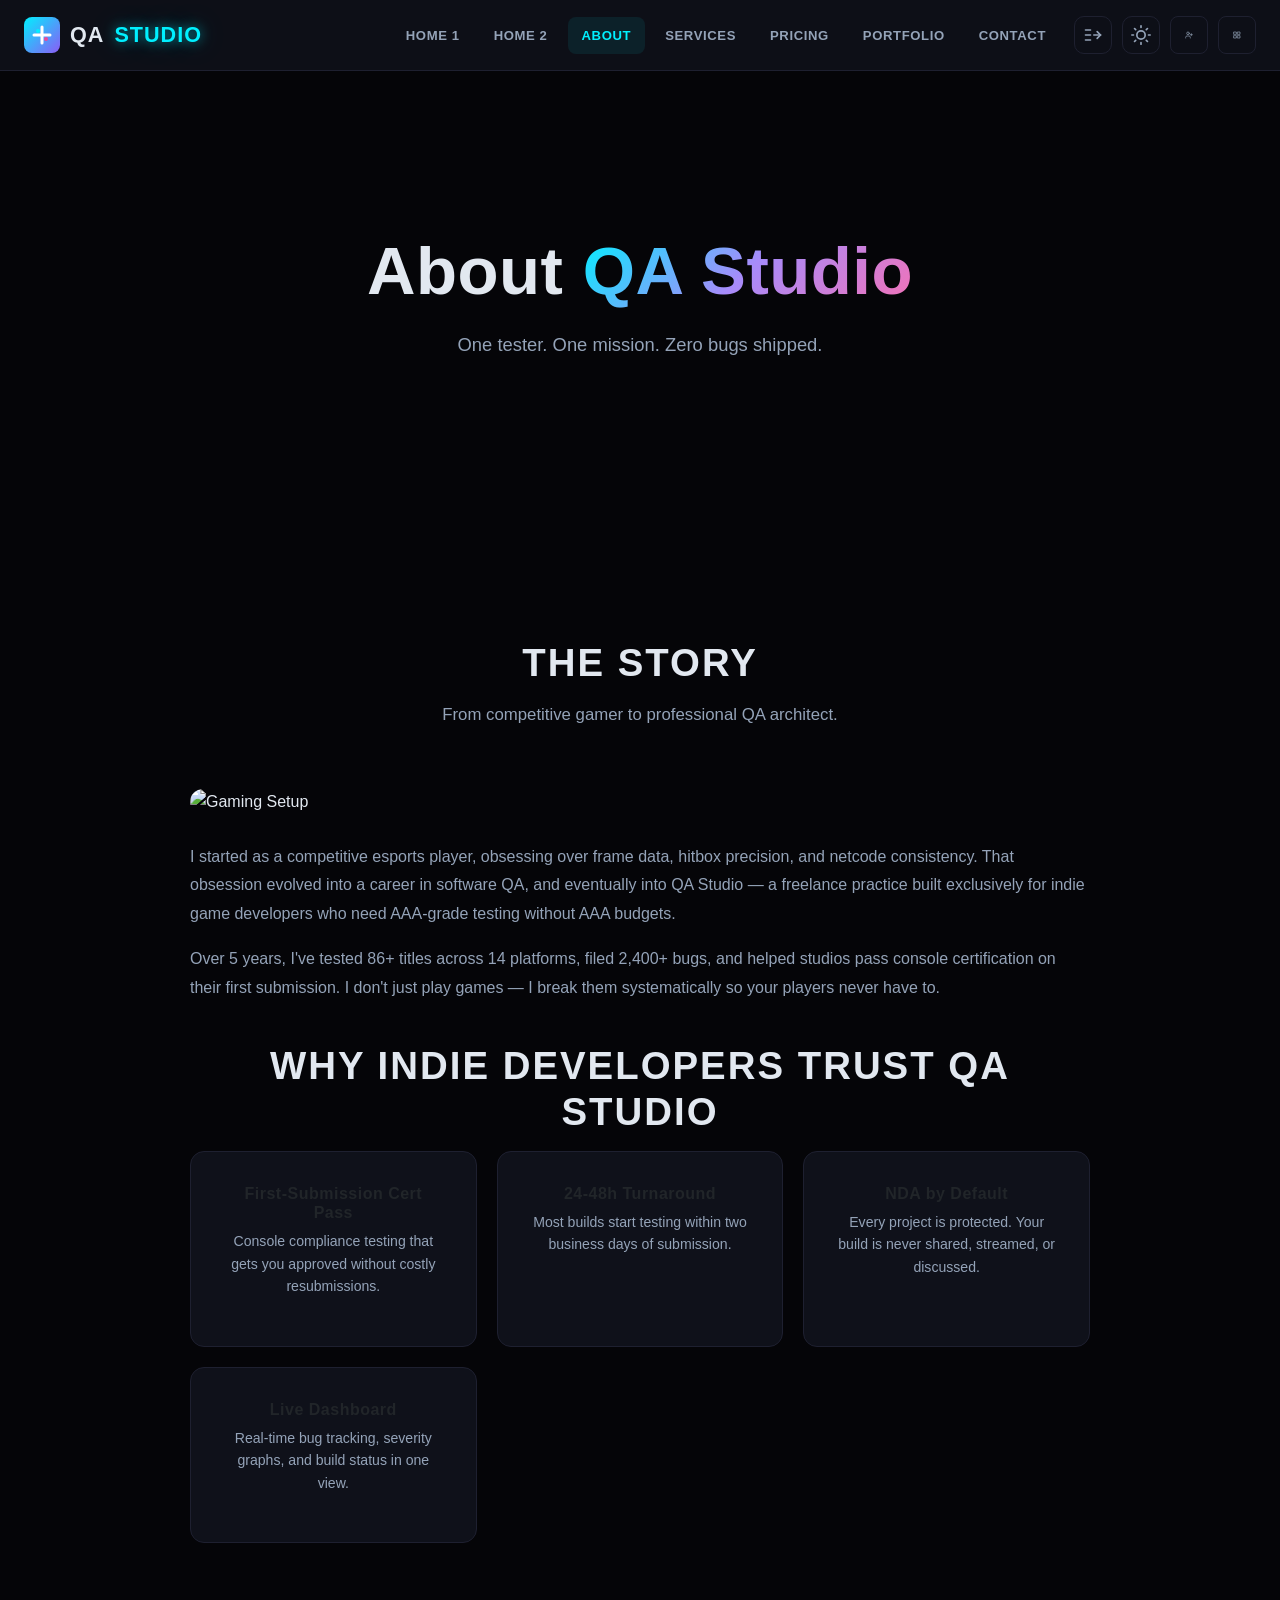
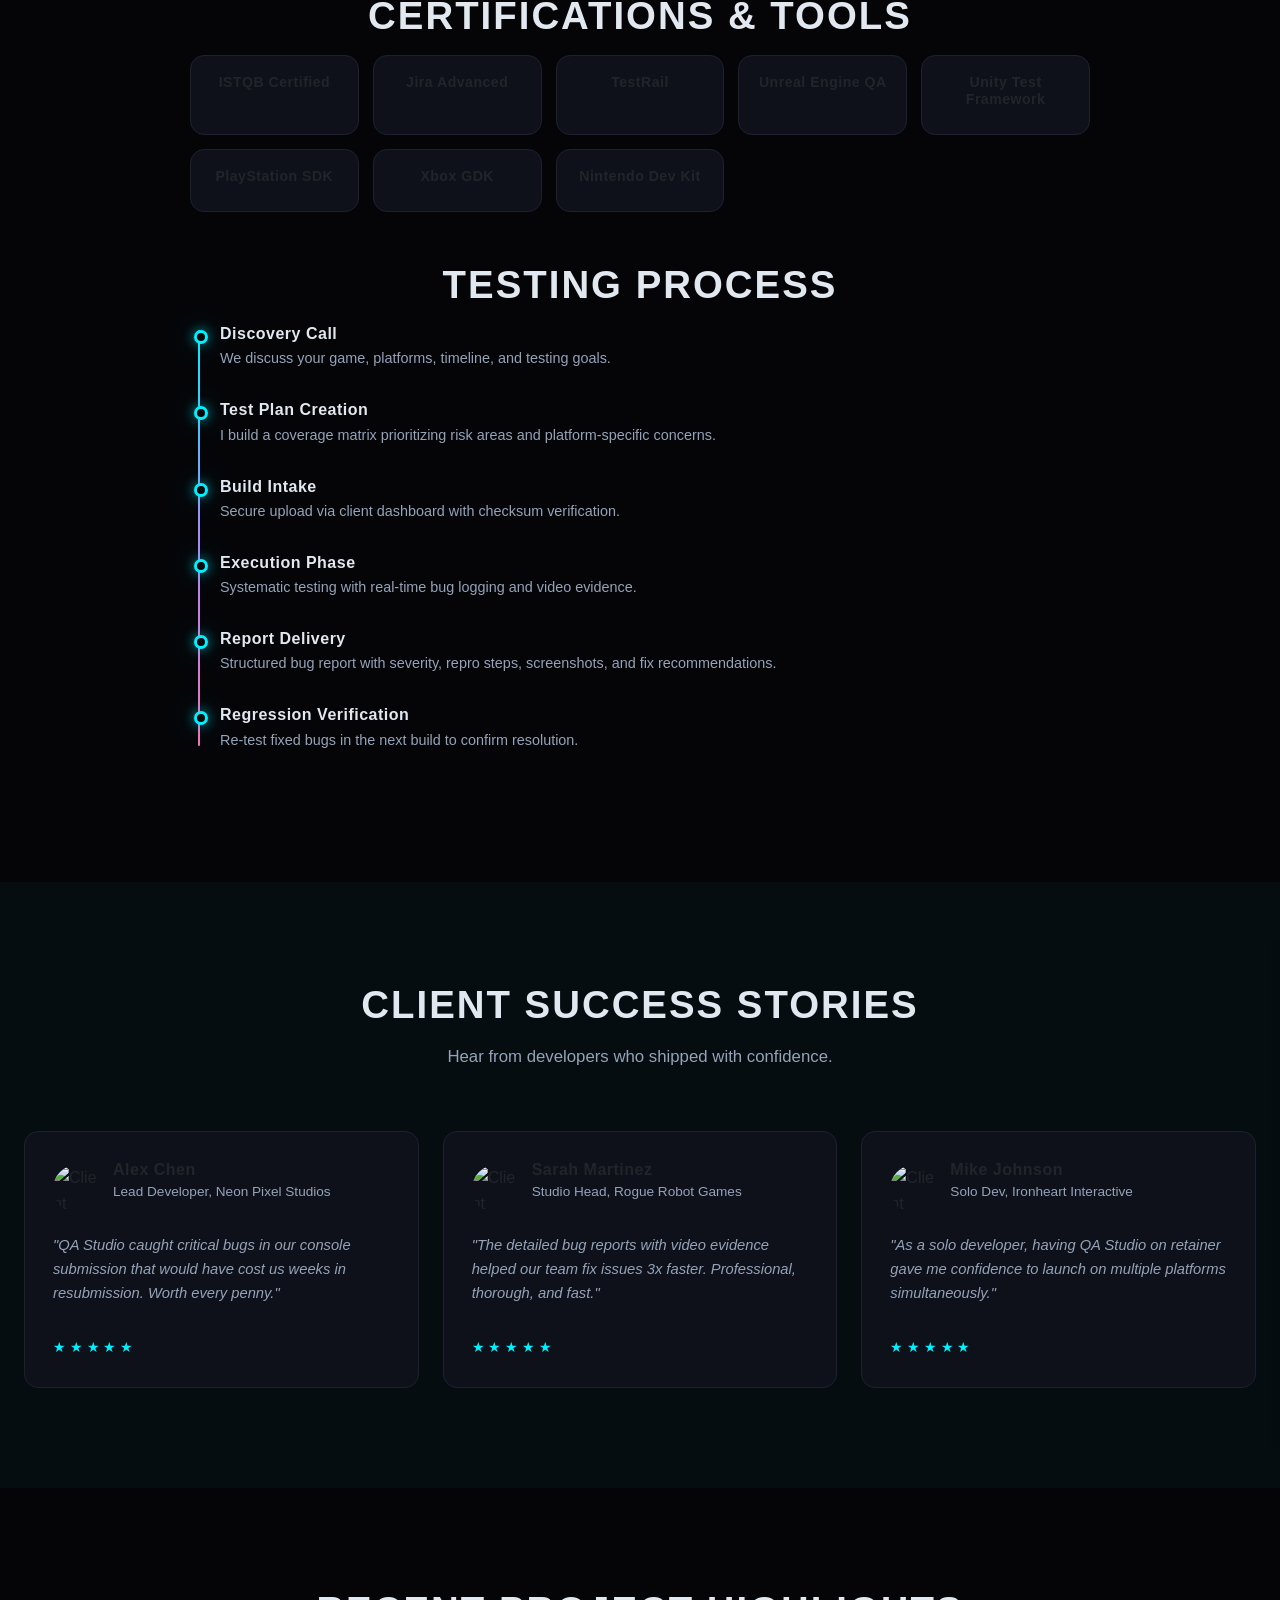
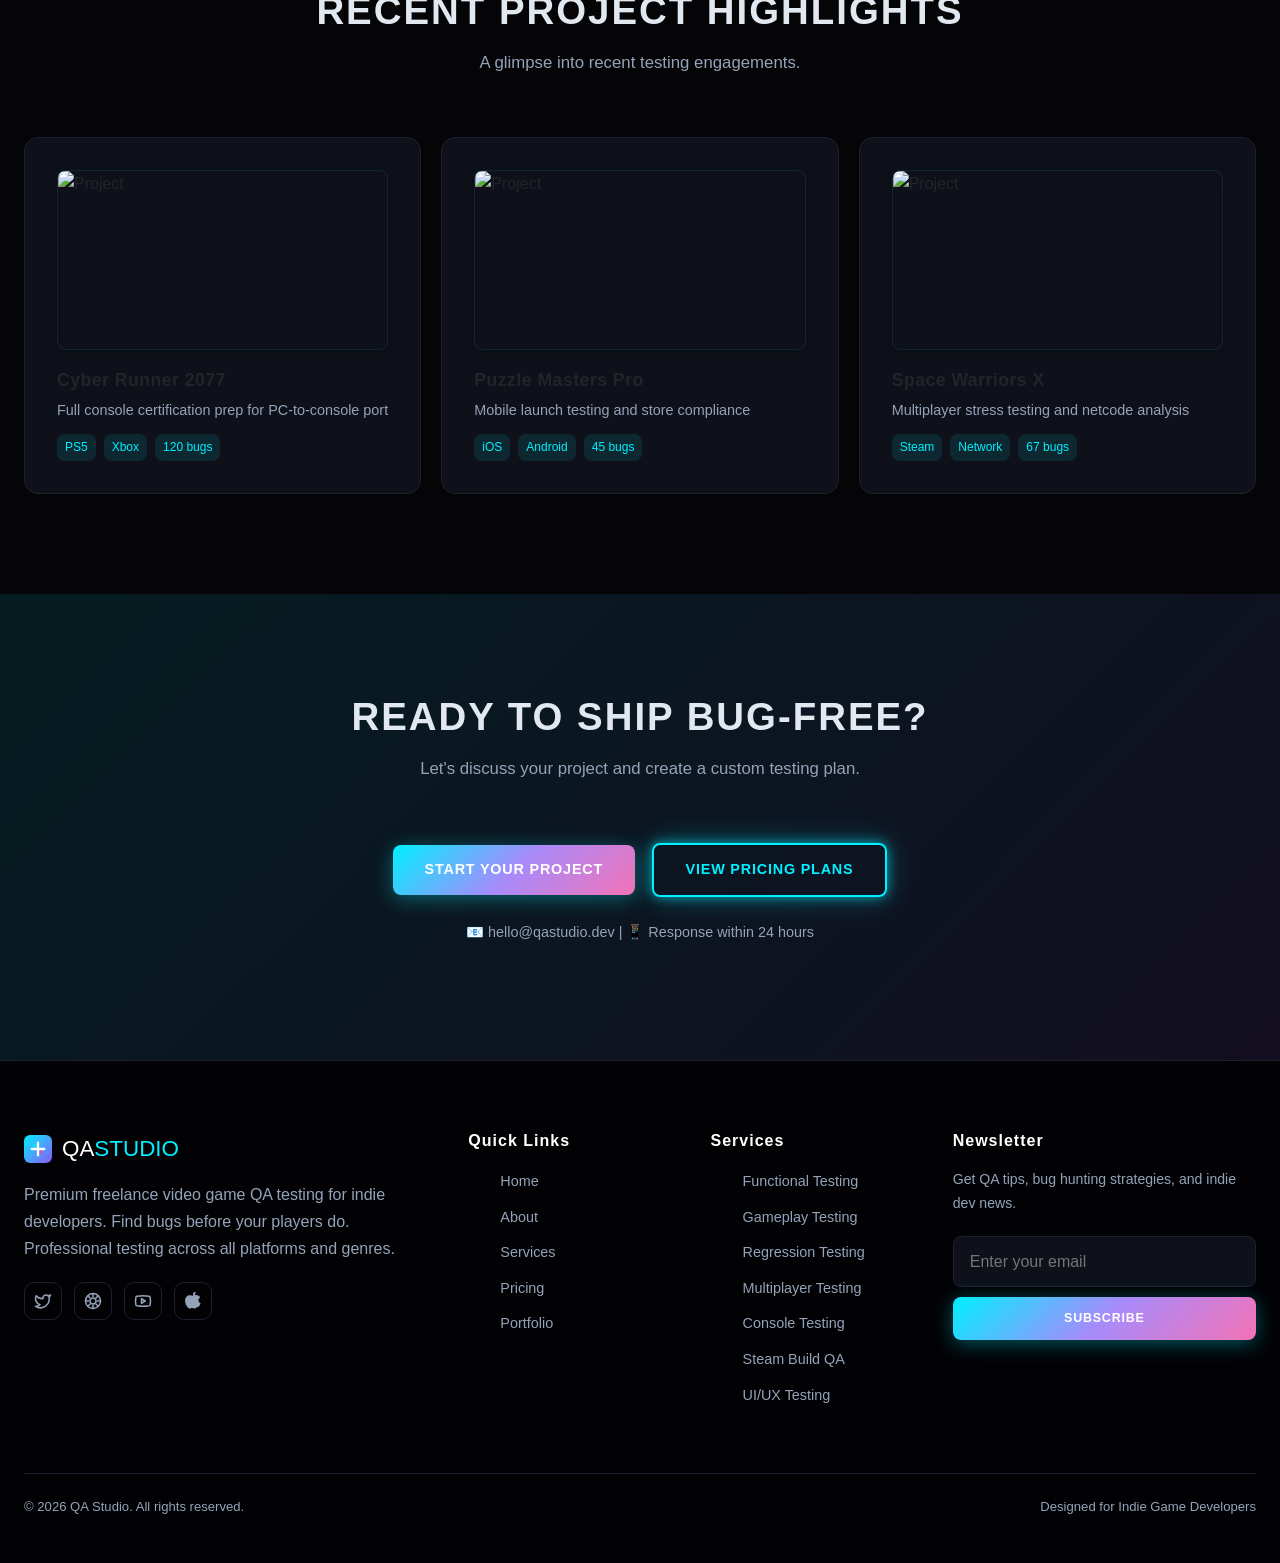
==== commit 78cd805b: "ws" ====
--- a/about.html
+++ b/about.html
@@ -243,9 +243,9 @@
         <p class="footer-desc">Premium freelance video game QA testing for indie developers. Find bugs before your players do. Professional testing across all platforms and genres.</p>
         <div class="footer-socials">
           <a href="#" aria-label="Twitter"><svg xmlns="http://www.w3.org/2000/svg" width="18" height="18" viewBox="0 0 24 24" fill="none" stroke="currentColor" stroke-width="2" stroke-linecap="round" stroke-linejoin="round"><path d="M22 4s-.7 2.1-2 3.4c1.6 10-9.4 17.3-18 11.6 2.2.1 4.4-.6 6-2C3 15.5.5 9.6 3 5c2.2 2.6 5.6 4.1 9 4-.9-4.2 4-6.6 7-3.8 1.1 0 3-1.2 3-1.2z"/></svg></a>
-          <a href="#" aria-label="Discord"><svg xmlns="http://www.w3.org/2000/svg" width="18" height="18" viewBox="0 0 24 24" fill="none" stroke="currentColor" stroke-width="2" stroke-linecap="round" stroke-linejoin="round"><path d="M18 9a5 5 0 0 0-4-3h-4a5 5 0 0 0-4 3"/><path d="M6 9v8a2 2 0 0 0 2 2h8a2 2 0 0 0 2-2V9"/><path d="M9 18v3"/><path d="M15 18v3"/><circle cx="9" cy="12" r="1"/><circle cx="15" cy="12" r="1"/></svg></a>
           <a href="#" aria-label="Steam"><svg xmlns="http://www.w3.org/2000/svg" width="18" height="18" viewBox="0 0 24 24" fill="none" stroke="currentColor" stroke-width="2" stroke-linecap="round" stroke-linejoin="round"><circle cx="12" cy="12" r="10"/><circle cx="12" cy="12" r="4"/><path d="M12 2v4"/><path d="M12 18v4"/><path d="m4.93 4.93 2.83 2.83"/><path d="m16.24 16.24 2.83 2.83"/><path d="M2 12h4"/><path d="M18 12h4"/><path d="m4.93 19.07 2.83-2.83"/><path d="m16.24 7.76 2.83-2.83"/></svg></a>
           <a href="#" aria-label="YouTube"><svg xmlns="http://www.w3.org/2000/svg" width="18" height="18" viewBox="0 0 24 24" fill="none" stroke="currentColor" stroke-width="2" stroke-linecap="round" stroke-linejoin="round"><path d="M2.5 17a24.12 24.12 0 0 1 0-10 2 2 0 0 1 1.4-1.4 49.56 49.56 0 0 1 16.2 0A2 2 0 0 1 21.5 7a24.12 24.12 0 0 1 0 10 2 2 0 0 1-1.4 1.4 49.55 49.55 0 0 1-16.2 0A2 2 0 0 1 2.5 17"/><path d="m10 15 5-3-5-3z"/></svg></a>
+          <a href="#" aria-label="Apple"><svg xmlns="http://www.w3.org/2000/svg" width="18" height="18" viewBox="0 0 24 24" fill="currentColor"><path d="M17.05 20.28c-.98.95-2.05 1.72-3.21 1.72-1.14 0-1.55-.71-2.91-.71-1.37 0-1.83.7-2.91.7-1.12 0-2.31-.83-3.25-1.76-1.92-1.89-3.39-5.34-3.39-8.4 0-4.99 3.25-7.63 6.34-7.63 1.62 0 3.03.85 3.93.85.87 0 2.58-.9 4.39-.9 1.9 0 4.29.98 5.6 3.04-3.52 2.1-2.96 6.3.56 7.76-1.07 2.6-2.6 5.35-4.39 5.35zm-2.88-16.71c.79-.97 1.33-2.31 1.33-3.57 0-.18-.02-.35-.06-.5-.95.04-2.1.64-2.78 1.43-.61.7-.85 1.83-.85 3.03 0 .19.03.37.07.51.13.02.26.03.39.03.88 0 1.9-.47 2.66-.96z"/></svg></a>
         </div>
       </div>
       <div>
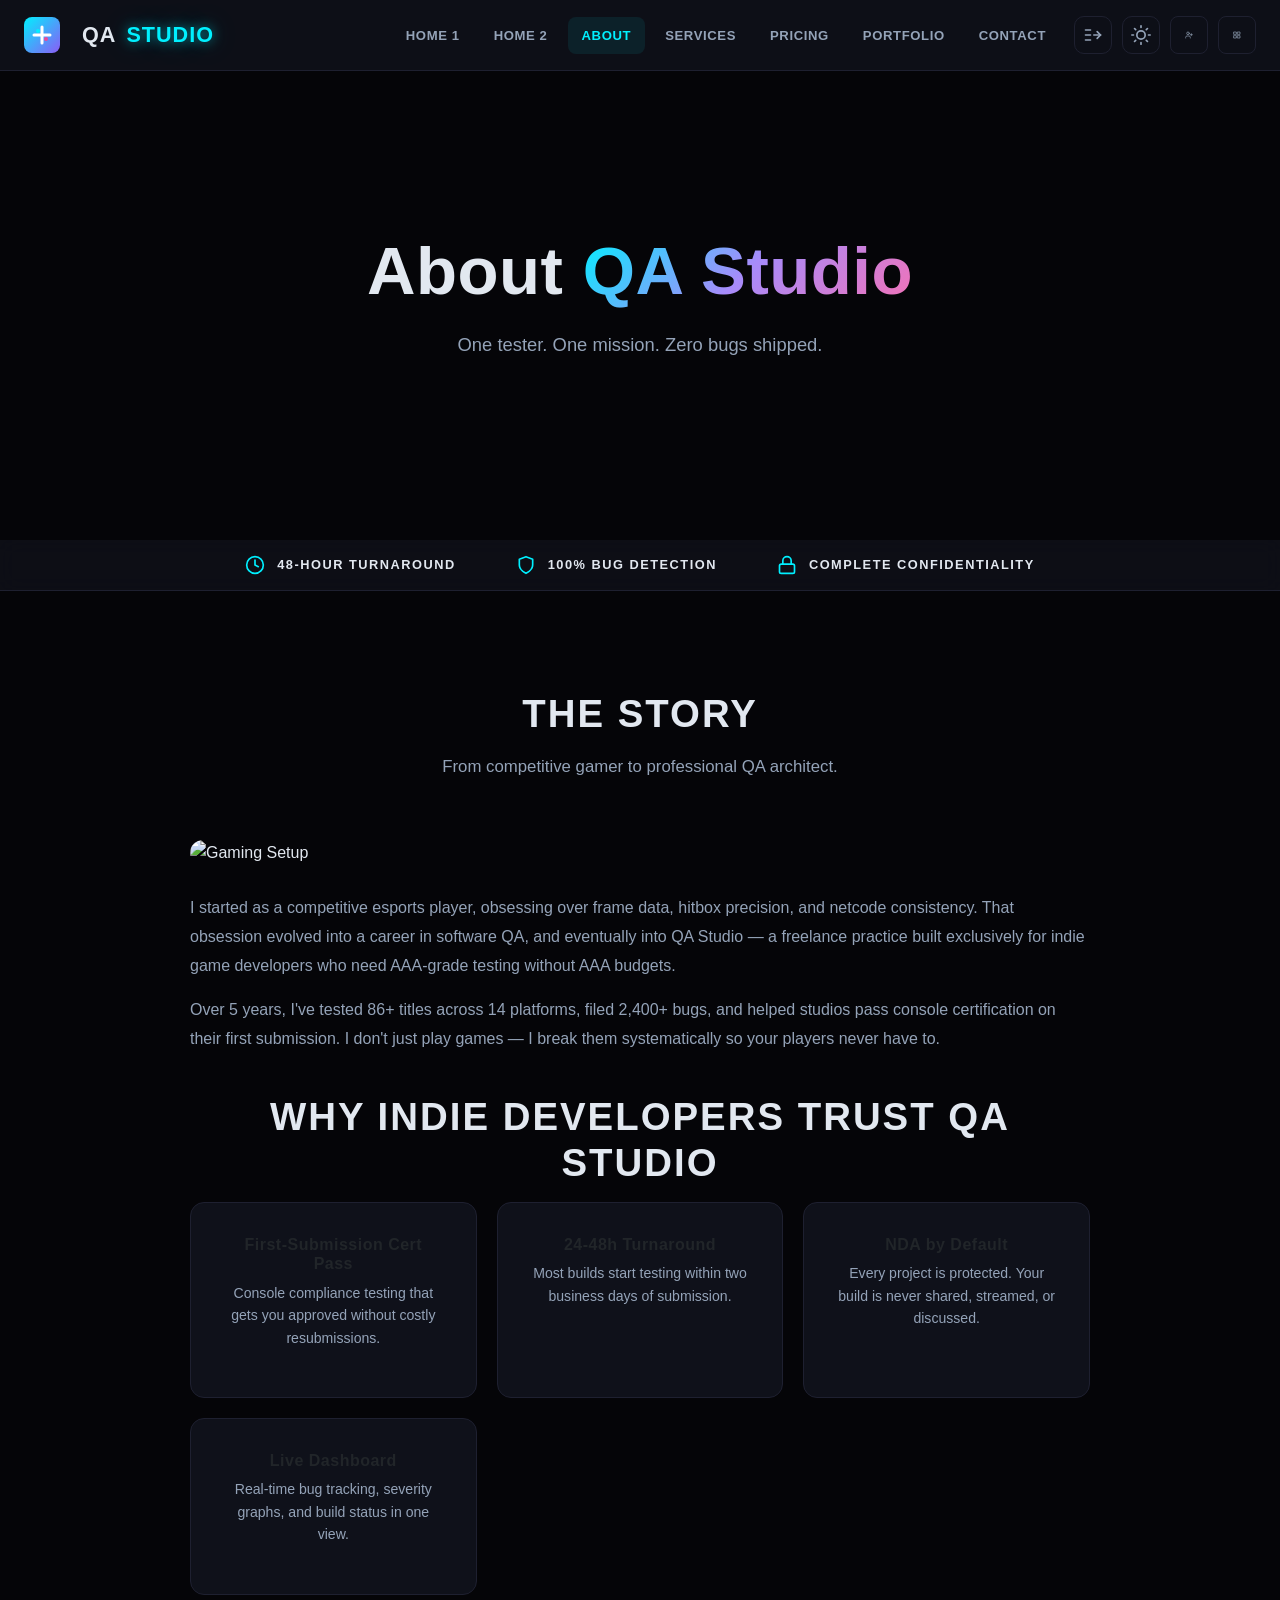
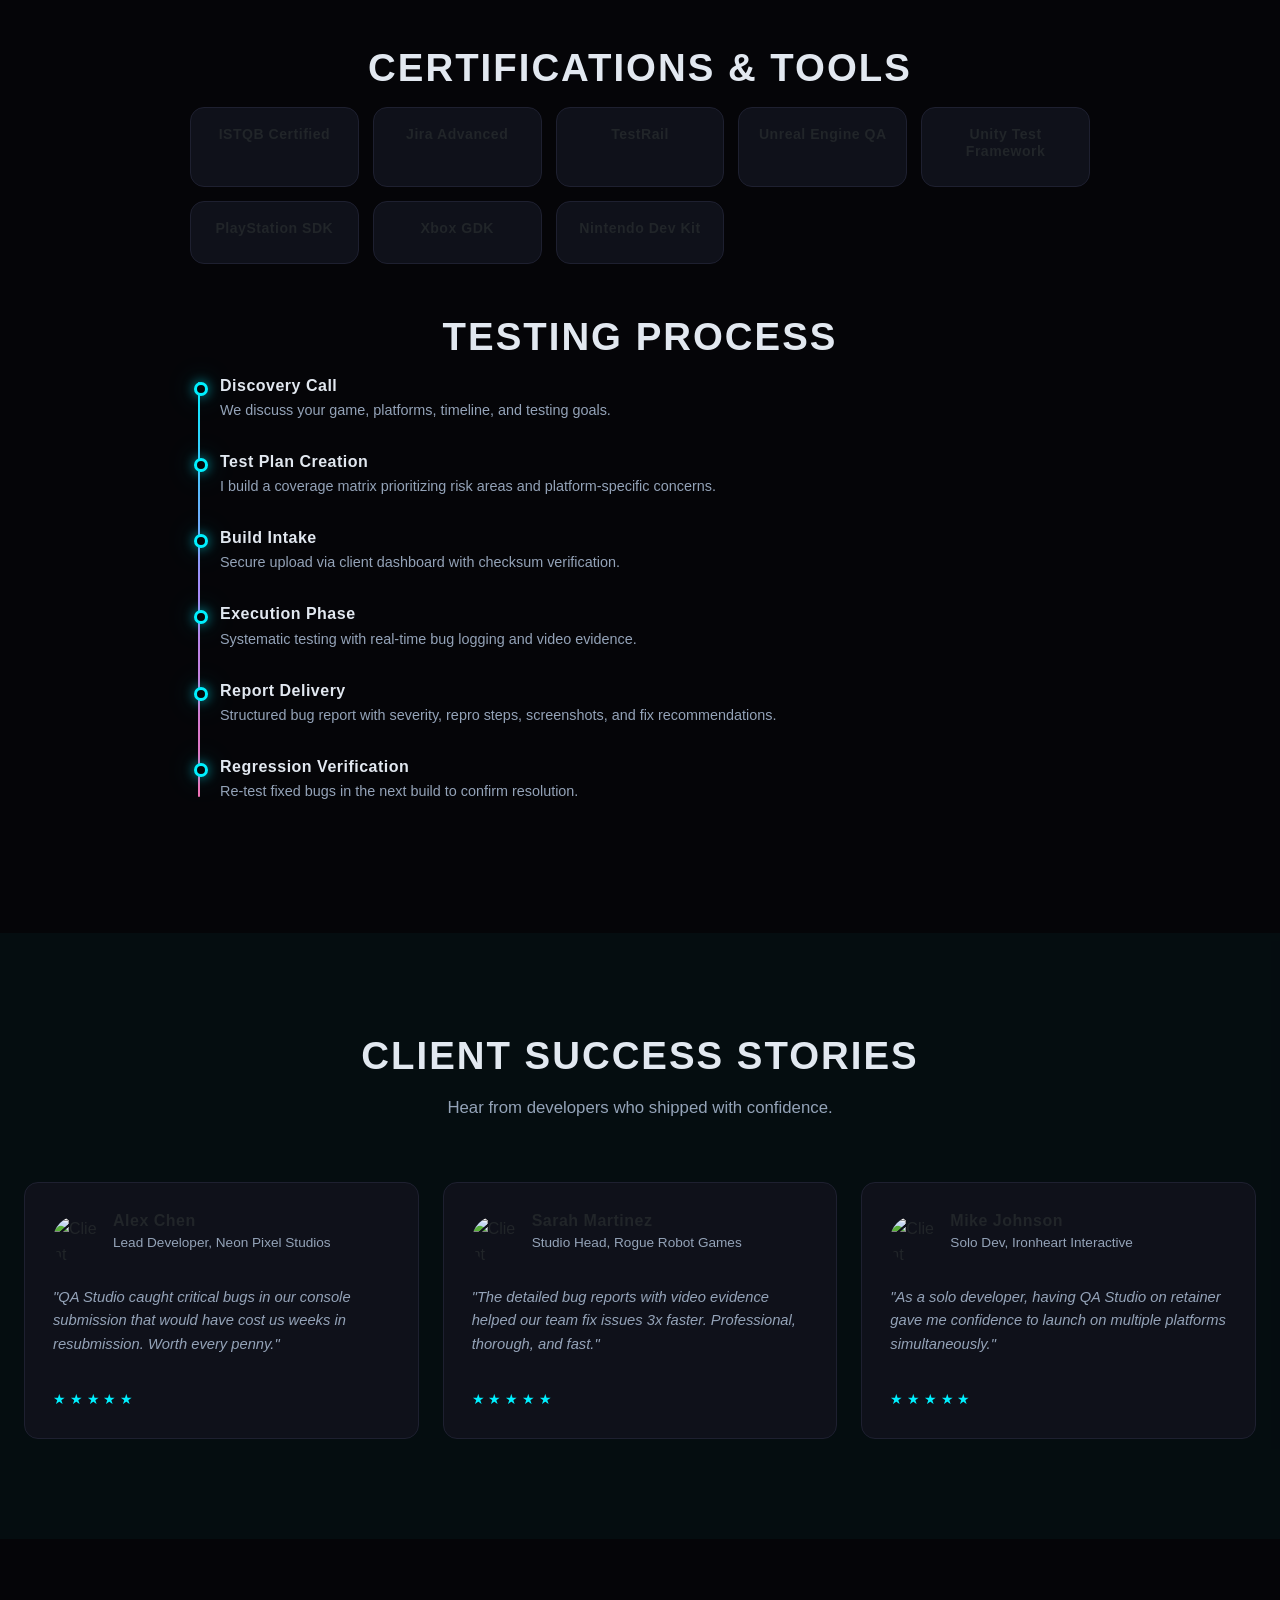
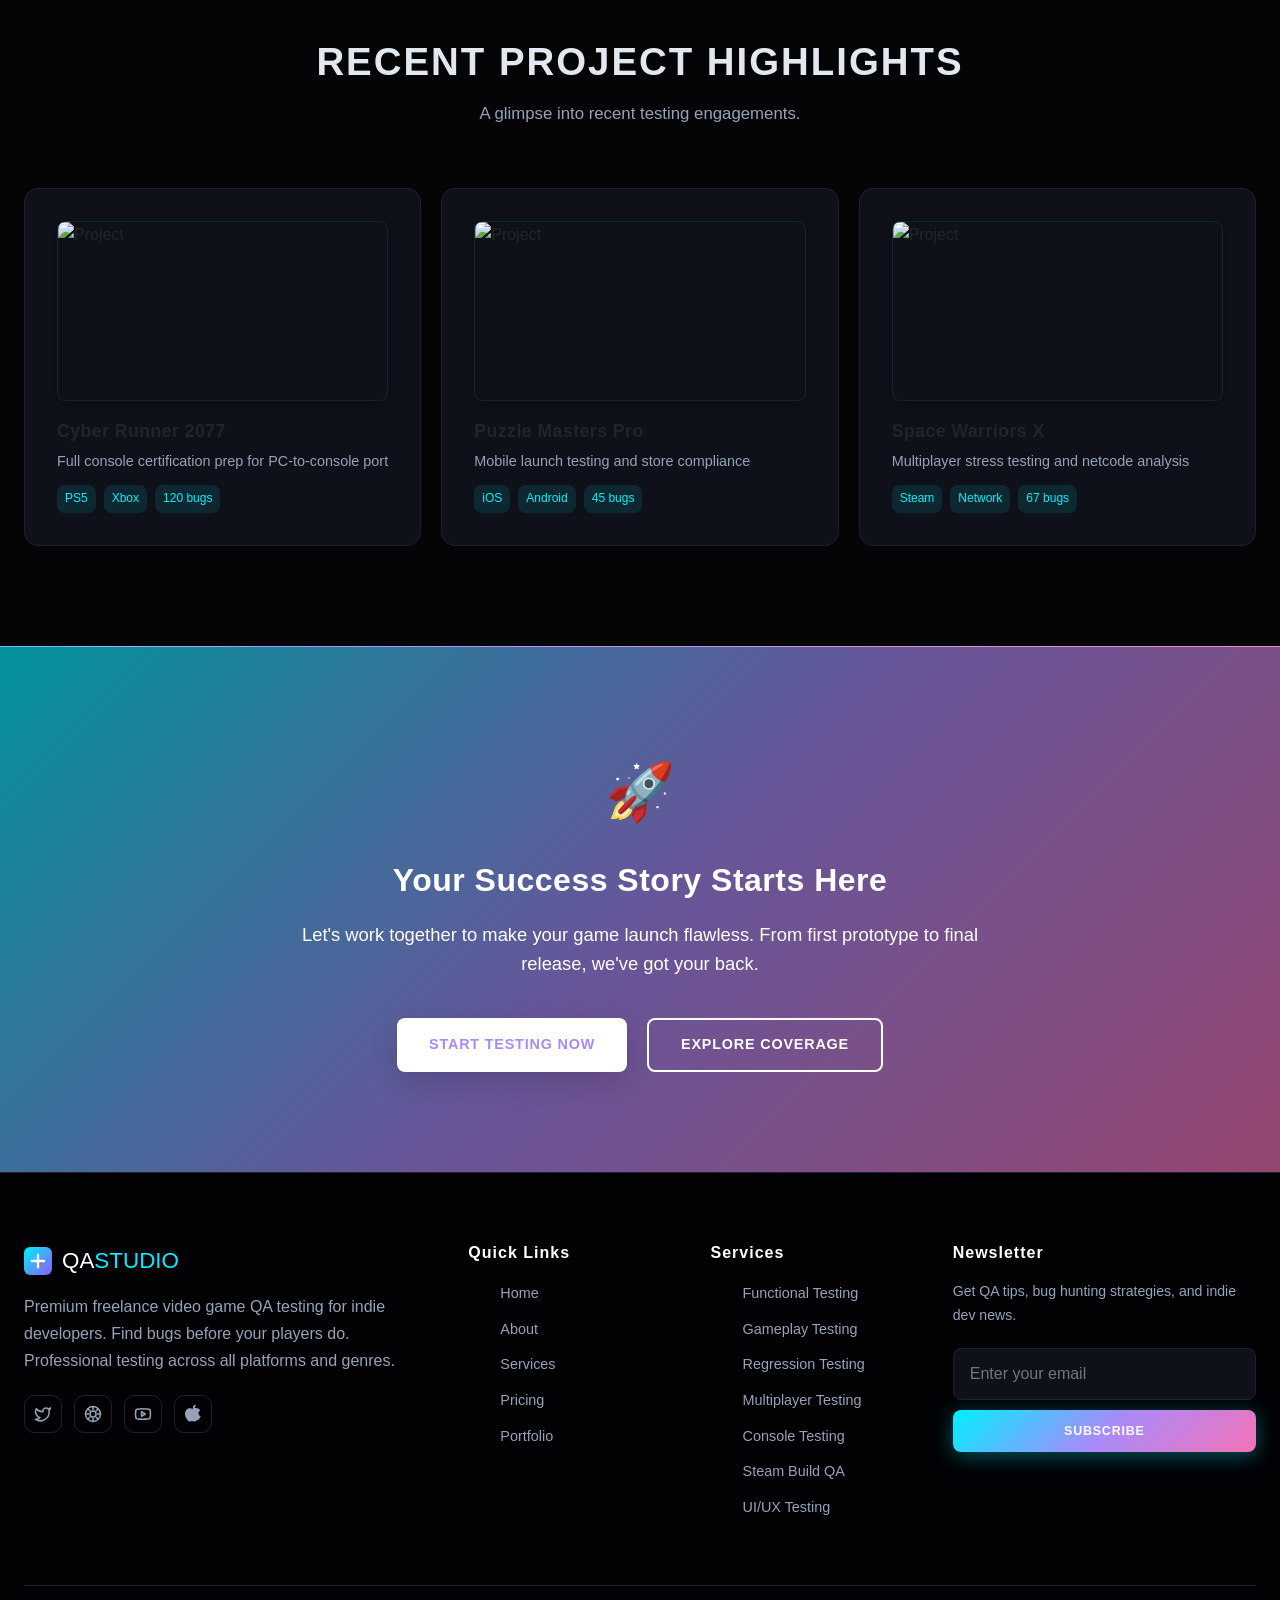
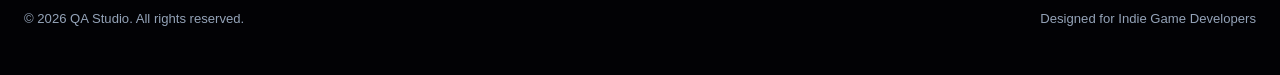
==== commit 177aea7e: "d" ====
--- a/about.html
+++ b/about.html
@@ -84,6 +84,24 @@
     </div>
   </section>
 
+  <!-- Trust Bar -->
+  <div class="trust-bar">
+    <div class="trust-bar-inner">
+      <div class="trust-item">
+        <svg xmlns="http://www.w3.org/2000/svg" width="20" height="20" viewBox="0 0 24 24" fill="none" stroke="currentColor" stroke-width="2" stroke-linecap="round" stroke-linejoin="round"><circle cx="12" cy="12" r="10"/><polyline points="12 6 12 12 16 14"/></svg>
+        <span>48-Hour Turnaround</span>
+      </div>
+      <div class="trust-item">
+        <svg xmlns="http://www.w3.org/2000/svg" width="20" height="20" viewBox="0 0 24 24" fill="none" stroke="currentColor" stroke-width="2" stroke-linecap="round" stroke-linejoin="round"><path d="M12 22s8-4 8-10V5l-8-3-8 3v7c0 6 8 10 8 10z"/></svg>
+        <span>100% Bug Detection</span>
+      </div>
+      <div class="trust-item">
+        <svg xmlns="http://www.w3.org/2000/svg" width="20" height="20" viewBox="0 0 24 24" fill="none" stroke="currentColor" stroke-width="2" stroke-linecap="round" stroke-linejoin="round"><rect x="3" y="11" width="18" height="11" rx="2" ry="2"/><path d="M7 11V7a5 5 0 0 1 10 0v4"/></svg>
+        <span>Complete Confidentiality</span>
+      </div>
+    </div>
+  </div>
+
   <section class="section">
     <div class="section-inner" style="max-width:900px;">
       <h2 class="section-title reveal">The Story</h2>
@@ -209,17 +227,15 @@
     </div>
   </section>
 
-  <!-- CONTACT CTA -->
-  <section class="section" style="background:linear-gradient(135deg, rgba(0,240,255,0.1) 0%, rgba(139,92,246,0.1) 100%);">
-    <div class="section-inner" style="text-align:center;">
-      <h2 class="section-title reveal">Ready to Ship Bug-Free?</h2>
-      <p class="section-subtitle reveal">Let's discuss your project and create a custom testing plan.</p>
-      <div class="reveal" style="margin-top:32px;">
-        <a href="contact.html" class="btn btn-primary" style="margin-right:12px;">Start Your Project</a>
-        <a href="pricing.html" class="btn btn-secondary">View Pricing Plans</a>
-      </div>
-      <div class="reveal" style="margin-top:24px;">
-        <p style="color:var(--text-muted);font-size:0.9rem;">📧 hello@qastudio.dev | 📱 Response within 24 hours</p>
+  <!-- CTA SECTION -->
+  <section class="cta-section">
+    <div class="section-inner">
+      <div class="reveal" style="font-size: 3.5rem; margin-bottom: 25px;">🚀</div>
+      <h2 class="reveal">Your Success Story Starts Here</h2>
+      <p class="reveal">Let's work together to make your game launch flawless. From first prototype to final release, we've got your back.</p>
+      <div class="cta-buttons reveal">
+        <a href="contact.html" class="btn btn-white">Start Testing Now</a>
+        <a href="services.html" class="btn btn-outline-white">Explore Coverage</a>
       </div>
     </div>
   </section>
--- a/css/main.css
+++ b/css/main.css
@@ -159,9 +159,8 @@
   color: var(--text-main); letter-spacing:1px;
 }
 .brand span { color: var(--accent-cyan); text-shadow: var(--neon-glow-cyan); }
-.brand-icon { width:36px; height:36px; }
-
-/* Desktop Nav */
+.brand-icon { width:36px; height:36px; margin-right:12px; }
+.brand-image { width:36px; height:36px; margin-right:12px; border-radius:8px; object-fit:cover; }
 .desktop-nav {
   display:flex; align-items:center; gap:6px;
 }
@@ -288,16 +287,36 @@
 
 /* ---------- Hero ---------- */
 .hero {
-  min-height:100vh; display:flex; align-items:center; justify-content:center;
-  text-align:center; position:relative; overflow:hidden; padding-top:90px;
-}
+  min-height: 100vh;
+  display: flex;
+  align-items: center;
+  justify-content: center;
+  text-align: center;
+  position: relative;
+  overflow: hidden;
+  padding-top: 90px;
+}
+
+@keyframes hero-zoom {
+  0% { transform: scale(1); }
+  100% { transform: scale(1.1); }
+}
+
 .hero-bg {
-  position:absolute; inset:0; z-index:0;
-  background-size:cover; background-position:center; background-attachment:fixed;
-}
+  position: absolute;
+  inset: 0;
+  z-index: 0;
+  background-size: cover;
+  background-position: center;
+  background-attachment: fixed;
+  animation: hero-zoom 20s infinite alternate linear;
+}
+
 .hero-overlay {
-  position:absolute; inset:0; z-index:1;
-  background: linear-gradient(180deg, rgba(5,5,8,0.3) 0%, var(--bg-body) 100%);
+  position: absolute;
+  inset: 0;
+  z-index: 1;
+  background: linear-gradient(180deg, rgba(5, 5, 8, 0.3) 0%, var(--bg-body) 100%);
 }
 [data-theme="light"] .hero-overlay {
   background: linear-gradient(180deg, rgba(244,246,249,0.4) 0%, var(--bg-body) 100%);
@@ -320,6 +339,130 @@
 /* Floating particles canvas */
 #particles-canvas {
   position:absolute; inset:0; z-index:1; pointer-events:none;
+}
+
+/* ---------- Trust Bar ---------- */
+.trust-bar {
+  background: rgba(15,17,26,0.8);
+  backdrop-filter: blur(10px);
+  border-bottom: 1px solid var(--border-color);
+  padding: 15px 0;
+  position: relative;
+  z-index: 10;
+}
+.trust-bar-inner {
+  max-width: 1300px;
+  margin: 0 auto;
+  display: flex;
+  justify-content: center;
+  align-items: center;
+  gap: 60px;
+  padding: 0 24px;
+}
+.trust-item {
+  display: flex;
+  align-items: center;
+  gap: 12px;
+  font-family: var(--font-heading);
+  font-size: 0.8rem;
+  font-weight: 700;
+  color: var(--text-main);
+  text-transform: uppercase;
+  letter-spacing: 1.5px;
+}
+.trust-item i, .trust-item svg {
+  color: var(--accent-cyan);
+  filter: drop-shadow(var(--neon-glow-cyan));
+}
+
+@media (max-width: 992px) {
+  .trust-bar-inner { gap: 30px; flex-wrap: wrap; }
+}
+@media (max-width: 576px) {
+  .trust-bar { padding: 20px 0; }
+  .trust-bar-inner { flex-direction: column; gap: 15px; }
+}
+
+/* ---------- CTA Section ---------- */
+.cta-section {
+  background: var(--accent-gradient);
+  color: #fff;
+  text-align: center;
+  position: relative;
+  overflow: hidden;
+  padding: 100px 24px;
+  border-top: 1px solid rgba(255,255,255,0.1);
+}
+.cta-section::before {
+  content: '';
+  position: absolute;
+  inset: 0;
+  background: rgba(5, 5, 8, 0.4);
+  z-index: 0;
+}
+.cta-section .section-inner {
+  position: relative;
+  z-index: 1;
+}
+.cta-section h2 {
+  color: #fff;
+  margin-bottom: 20px;
+}
+.cta-section p {
+  max-width: 700px;
+  margin: 0 auto 40px;
+  font-size: 1.15rem;
+  opacity: 0.9;
+}
+.cta-buttons {
+  display: flex;
+  gap: 20px;
+  justify-content: center;
+  flex-wrap: wrap;
+}
+.cta-buttons .btn-white {
+  background: #fff;
+  color: var(--accent-purple);
+  box-shadow: 0 10px 30px rgba(0,0,0,0.15);
+}
+.cta-buttons .btn-white:hover {
+  transform: translateY(-3px);
+  box-shadow: 0 15px 40px rgba(0,0,0,0.25);
+  background: #f8f9fa;
+}
+.cta-buttons .btn-outline-white {
+  background: transparent;
+  border: 2px solid #fff;
+  color: #fff;
+}
+.cta-buttons .btn-outline-white:hover {
+  background: #fff;
+  color: var(--accent-purple);
+}
+
+/* ---------- Auth Badges ---------- */
+.auth-badges {
+  display: flex;
+  justify-content: center;
+  gap: 18px;
+  margin-top: 25px;
+  padding-top: 20px;
+  border-top: 1px solid var(--border-color);
+}
+.auth-badge {
+  display: flex;
+  align-items: center;
+  gap: 6px;
+  font-size: 0.65rem;
+  font-weight: 700;
+  color: var(--text-muted);
+  text-transform: uppercase;
+  letter-spacing: 0.5px;
+}
+.auth-badge svg {
+  width: 14px;
+  height: 14px;
+  color: var(--accent-cyan);
 }
 
 /* ---------- Cards ---------- */
@@ -744,6 +887,176 @@
 }
 .auth-divider::before,.auth-divider::after { content:""; flex:1; height:1px; background: var(--border-color); }
 
+/* ---------- Dashboard ---------- */
+.dash-row { display: flex; gap: 24px; margin-bottom: 24px; }
+.dash-row-2 { display: grid; grid-template-columns: 1fr 1fr; gap: 24px; }
+.dash-row-3 { display: grid; grid-template-columns: 1fr 1fr 1fr; gap: 24px; }
+.dash-main { flex: 1; padding: 24px 32px; overflow-y: auto; }
+.dash-panel { background: var(--bg-card); border-radius: var(--radius); border: 1px solid var(--border-color); padding: 20px; box-shadow: var(--shadow-sm); }
+.dash-panel h4 { margin: 0 0 16px 0; font-size: 1rem; color: var(--text-main); font-weight: 700; }
+
+/* Dashboard Sections */
+.dash-section {
+  animation: fadeIn 0.3s ease-in-out;
+}
+
+@keyframes fadeIn {
+  from { opacity: 0; transform: translateY(10px); }
+  to { opacity: 1; transform: translateY(0); }
+}
+
+/* Status Badges */
+.status-badge {
+  font-size: 0.7rem;
+  padding: 2px 8px;
+  border-radius: 10px;
+  font-weight: 600;
+  text-transform: uppercase;
+  letter-spacing: 0.5px;
+}
+
+.status-badge.status-pending {
+  background: rgba(251, 191, 36, 0.1);
+  color: #fbbf24;
+  border: 1px solid rgba(251, 191, 36, 0.3);
+}
+
+.status-badge.status-testing {
+  background: rgba(0, 240, 255, 0.1);
+  color: var(--accent-cyan);
+  border: 1px solid rgba(0, 240, 255, 0.3);
+}
+
+.status-badge.status-completed {
+  background: rgba(34, 197, 94, 0.1);
+  color: #22c55e;
+  border: 1px solid rgba(34, 197, 94, 0.3);
+}
+
+/* Severity Badges */
+.severity-badge {
+  font-size: 0.7rem;
+  padding: 2px 8px;
+  border-radius: 10px;
+  font-weight: 600;
+  text-transform: uppercase;
+  letter-spacing: 0.5px;
+}
+
+.severity-badge.severity-critical {
+  background: rgba(244, 63, 94, 0.1);
+  color: #f43f5e;
+  border: 1px solid rgba(244, 63, 94, 0.3);
+}
+
+.severity-badge.severity-high {
+  background: rgba(251, 146, 60, 0.1);
+  color: #fb923c;
+  border: 1px solid rgba(251, 146, 60, 0.3);
+}
+
+.severity-badge.severity-medium {
+  background: rgba(251, 191, 36, 0.1);
+  color: #fbbf24;
+  border: 1px solid rgba(251, 191, 36, 0.3);
+}
+
+.severity-badge.severity-low {
+  background: rgba(34, 197, 94, 0.1);
+  color: #22c55e;
+  border: 1px solid rgba(34, 197, 94, 0.3);
+}
+
+/* Data Tables */
+.data-table {
+  width: 100%;
+  border-collapse: collapse;
+  font-size: 0.85rem;
+}
+
+.data-table th {
+  background: var(--bg-body);
+  padding: 12px;
+  text-align: left;
+  font-weight: 600;
+  color: var(--text-main);
+  border-bottom: 2px solid var(--border-color);
+}
+
+.data-table td {
+  padding: 12px;
+  border-bottom: 1px solid var(--border-color);
+  color: var(--text-main);
+}
+
+.data-table tr:hover {
+  background: var(--bg-body);
+}
+
+/* Toggle Switches */
+.switch {
+  position: relative;
+  display: inline-block;
+  width: 48px;
+  height: 24px;
+}
+
+.switch input {
+  opacity: 0;
+  width: 0;
+  height: 0;
+}
+
+.slider {
+  position: absolute;
+  cursor: pointer;
+  top: 0;
+  left: 0;
+  right: 0;
+  bottom: 0;
+  background: var(--border-color);
+  transition: var(--transition);
+  border-radius: 24px;
+}
+
+.slider:before {
+  position: absolute;
+  content: "";
+  height: 18px;
+  width: 18px;
+  left: 3px;
+  bottom: 3px;
+  background: white;
+  transition: var(--transition);
+  border-radius: 50%;
+}
+
+input:checked + .slider {
+  background: var(--accent-cyan);
+}
+
+input:checked + .slider:before {
+  transform: translateX(24px);
+}
+
+/* Responsive Dashboard */
+@media (max-width: 1200px) {
+  .dash-row-3 {
+    grid-template-columns: 1fr 1fr;
+  }
+}
+
+@media (max-width: 768px) {
+  .dash-row-2,
+  .dash-row-3 {
+    grid-template-columns: 1fr;
+  }
+  
+  .dash-main {
+    padding: 16px;
+  }
+}
+
 /* ---------- Responsive Helpers ---------- */
 @media(max-width:768px){
   .section { padding:70px 20px; }
@@ -751,3 +1064,16 @@
   .hero h1 { font-size:2rem; }
   .metric-grid { grid-template-columns:repeat(2,1fr); }
 }
+
+@media(max-width:480px){
+  .hero-buttons, .cta-buttons { 
+    flex-direction: column; 
+    align-items: center; 
+    gap: 12px;
+  }
+  .hero-buttons .btn, .cta-buttons .btn { 
+    width: 100%; 
+    max-width: 320px;
+    margin-right: 0 !important; 
+  }
+}
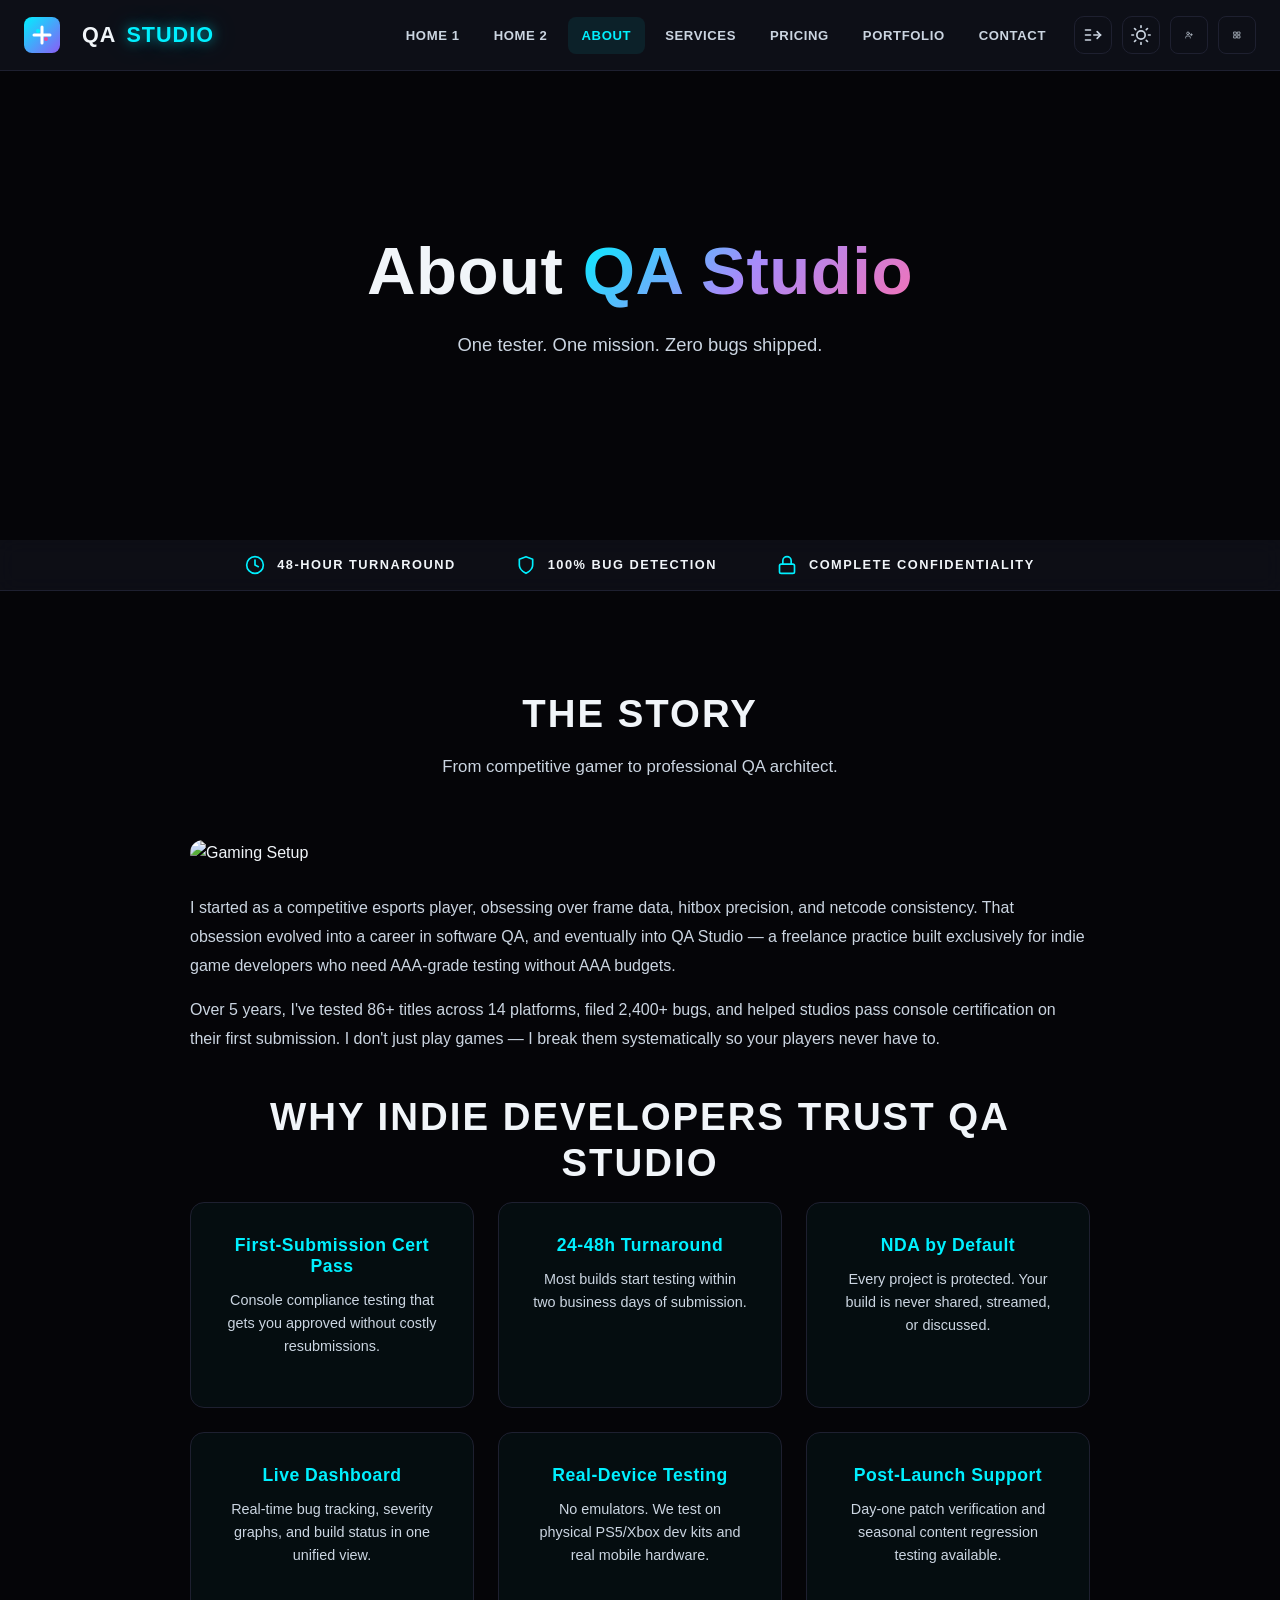
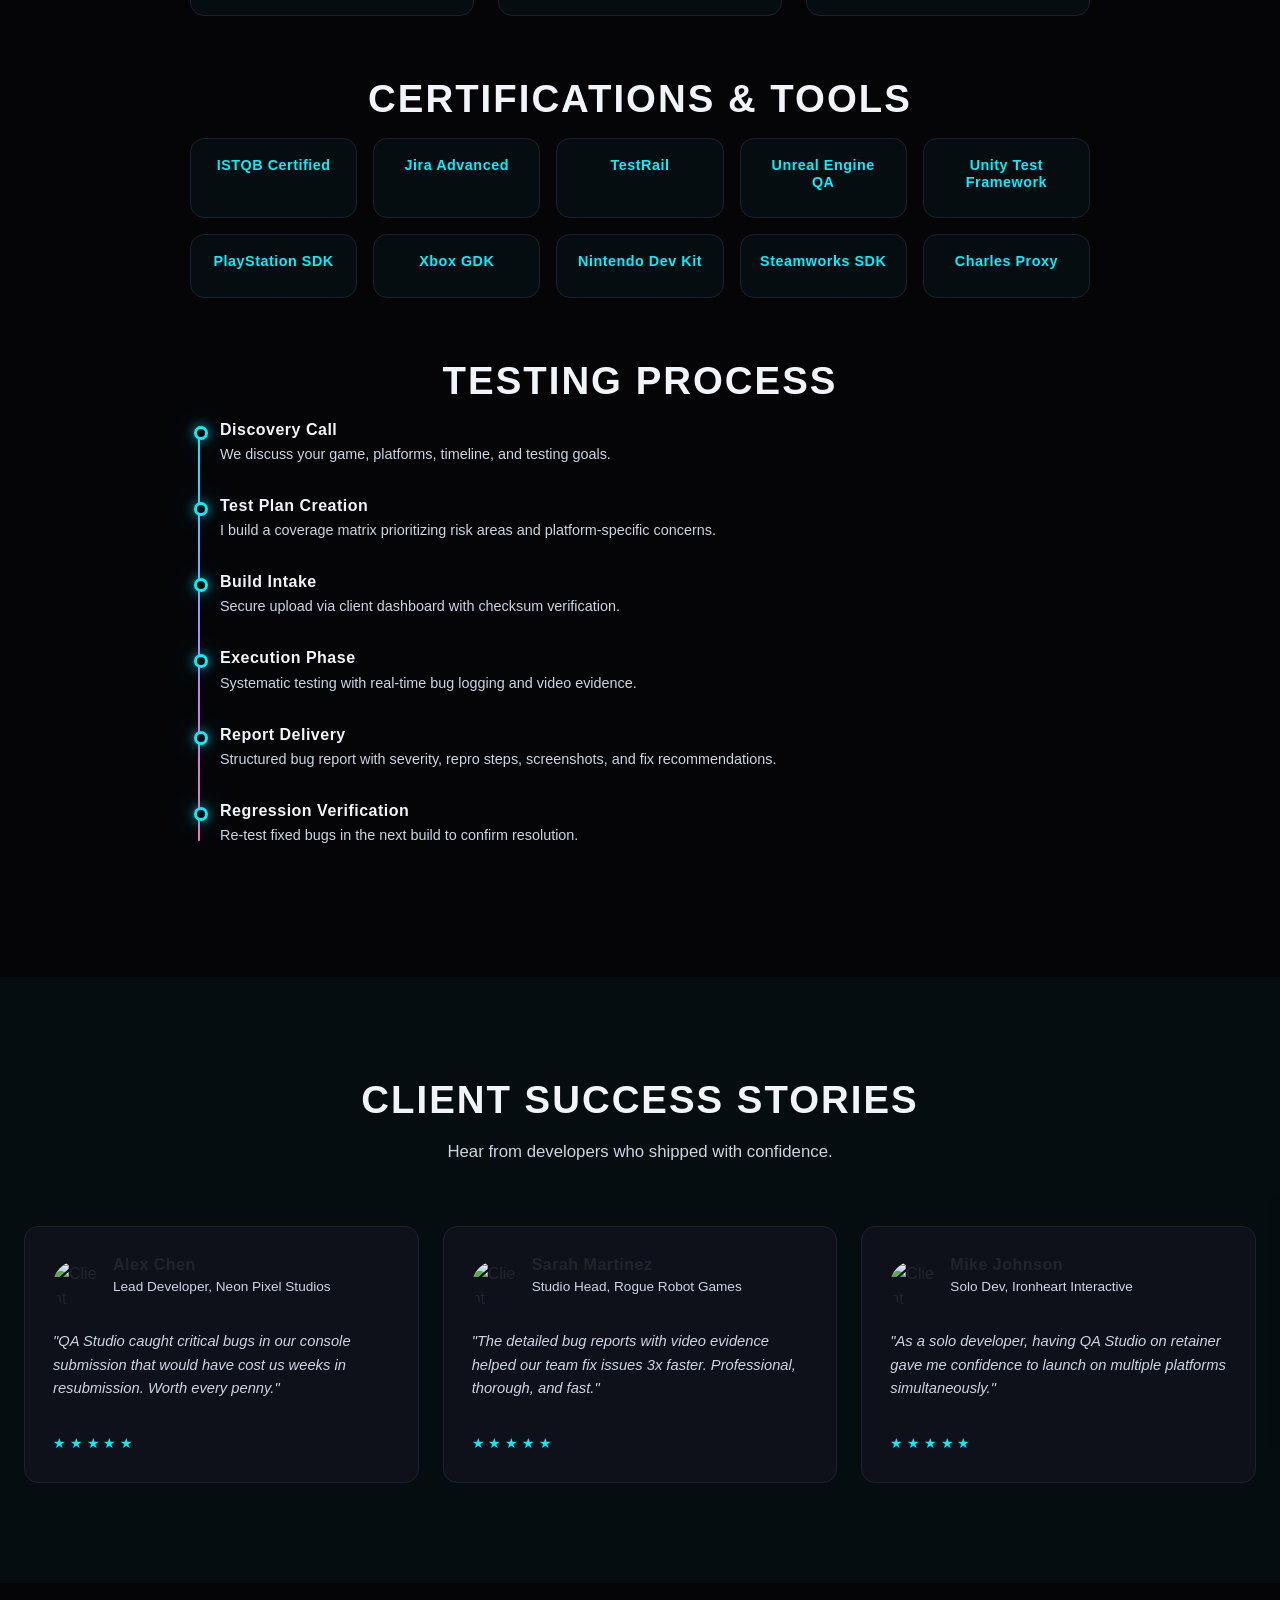
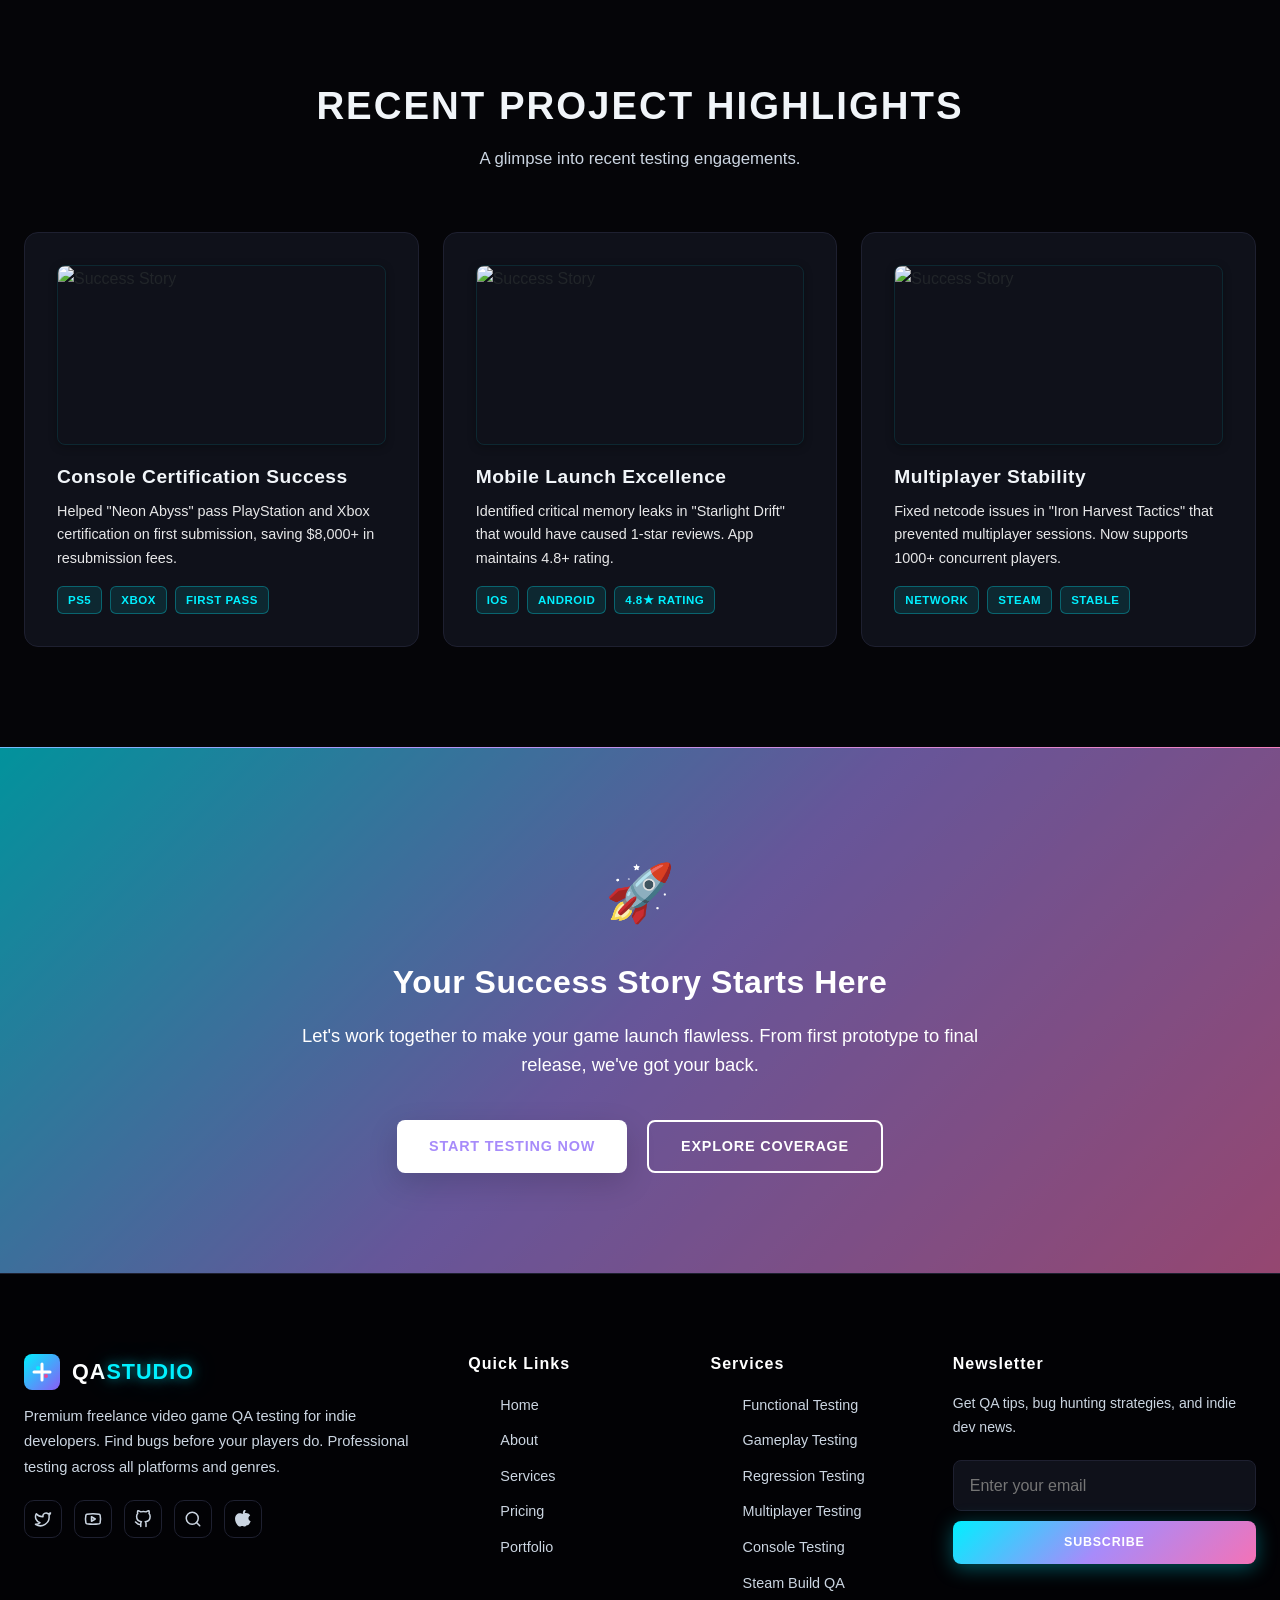
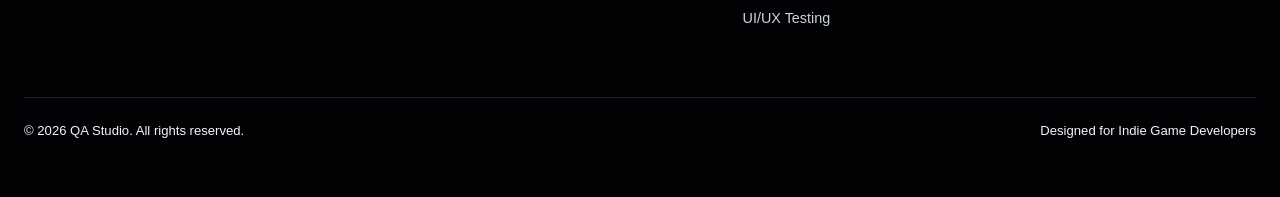
==== commit 52fa8cb1: "bn" ====
--- a/about.html
+++ b/about.html
@@ -113,23 +113,45 @@
       </div>
 
       <h2 class="section-title reveal">Why Indie Developers Trust QA Studio</h2>
-      <div style="display:grid;grid-template-columns:repeat(auto-fit,minmax(220px,1fr));gap:20px;margin-bottom:50px;">
-        <div class="card reveal" style="text-align:center;"><h4 style="font-size:1rem;margin-bottom:8px;">First-Submission Cert Pass</h4><p style="font-size:0.88rem;">Console compliance testing that gets you approved without costly resubmissions.</p></div>
-        <div class="card reveal" style="text-align:center;"><h4 style="font-size:1rem;margin-bottom:8px;">24-48h Turnaround</h4><p style="font-size:0.88rem;">Most builds start testing within two business days of submission.</p></div>
-        <div class="card reveal" style="text-align:center;"><h4 style="font-size:1rem;margin-bottom:8px;">NDA by Default</h4><p style="font-size:0.88rem;">Every project is protected. Your build is never shared, streamed, or discussed.</p></div>
-        <div class="card reveal" style="text-align:center;"><h4 style="font-size:1rem;margin-bottom:8px;">Live Dashboard</h4><p style="font-size:0.88rem;">Real-time bug tracking, severity graphs, and build status in one view.</p></div>
+      <div class="grid-center-last" style="display:grid;grid-template-columns:repeat(auto-fit,minmax(280px,1fr));gap:24px;margin-bottom:60px;justify-content:center;">
+        <div class="card reveal" style="text-align:center;background:rgba(0,240,255,0.03);">
+          <h4 style="font-size:1.1rem;margin-bottom:12px;color:var(--accent-cyan);">First-Submission Cert Pass</h4>
+          <p style="font-size:0.9rem;">Console compliance testing that gets you approved without costly resubmissions.</p>
+        </div>
+        <div class="card reveal" style="text-align:center;background:rgba(0,240,255,0.03);">
+          <h4 style="font-size:1.1rem;margin-bottom:12px;color:var(--accent-cyan);">24-48h Turnaround</h4>
+          <p style="font-size:0.9rem;">Most builds start testing within two business days of submission.</p>
+        </div>
+        <div class="card reveal" style="text-align:center;background:rgba(0,240,255,0.03);">
+          <h4 style="font-size:1.1rem;margin-bottom:12px;color:var(--accent-cyan);">NDA by Default</h4>
+          <p style="font-size:0.9rem;">Every project is protected. Your build is never shared, streamed, or discussed.</p>
+        </div>
+        <div class="card reveal" style="text-align:center;background:rgba(0,240,255,0.03);">
+          <h4 style="font-size:1.1rem;margin-bottom:12px;color:var(--accent-cyan);">Live Dashboard</h4>
+          <p style="font-size:0.9rem;">Real-time bug tracking, severity graphs, and build status in one unified view.</p>
+        </div>
+        <div class="card reveal" style="text-align:center;background:rgba(0,240,255,0.03);">
+          <h4 style="font-size:1.1rem;margin-bottom:12px;color:var(--accent-cyan);">Real-Device Testing</h4>
+          <p style="font-size:0.9rem;">No emulators. We test on physical PS5/Xbox dev kits and real mobile hardware.</p>
+        </div>
+        <div class="card reveal" style="text-align:center;background:rgba(0,240,255,0.03);">
+          <h4 style="font-size:1.1rem;margin-bottom:12px;color:var(--accent-cyan);">Post-Launch Support</h4>
+          <p style="font-size:0.9rem;">Day-one patch verification and seasonal content regression testing available.</p>
+        </div>
       </div>
 
       <h2 class="section-title reveal">Certifications & Tools</h2>
-      <div style="display:grid;grid-template-columns:repeat(auto-fit,minmax(140px,1fr));gap:14px;margin-bottom:50px;">
-        <div class="card reveal" style="padding:18px;text-align:center;"><h4 style="font-size:0.88rem;">ISTQB Certified</h4></div>
-        <div class="card reveal" style="padding:18px;text-align:center;"><h4 style="font-size:0.88rem;">Jira Advanced</h4></div>
-        <div class="card reveal" style="padding:18px;text-align:center;"><h4 style="font-size:0.88rem;">TestRail</h4></div>
-        <div class="card reveal" style="padding:18px;text-align:center;"><h4 style="font-size:0.88rem;">Unreal Engine QA</h4></div>
-        <div class="card reveal" style="padding:18px;text-align:center;"><h4 style="font-size:0.88rem;">Unity Test Framework</h4></div>
-        <div class="card reveal" style="padding:18px;text-align:center;"><h4 style="font-size:0.88rem;">PlayStation SDK</h4></div>
-        <div class="card reveal" style="padding:18px;text-align:center;"><h4 style="font-size:0.88rem;">Xbox GDK</h4></div>
-        <div class="card reveal" style="padding:18px;text-align:center;"><h4 style="font-size:0.88rem;">Nintendo Dev Kit</h4></div>
+      <div class="grid-center-last" style="display:grid;grid-template-columns:repeat(auto-fit,minmax(160px,1fr));gap:16px;margin-bottom:60px;justify-content:center;">
+        <div class="card reveal" style="padding:18px;text-align:center;background:rgba(0,240,255,0.03);"><h4 style="font-size:0.9rem;color:var(--accent-cyan);">ISTQB Certified</h4></div>
+        <div class="card reveal" style="padding:18px;text-align:center;background:rgba(0,240,255,0.03);"><h4 style="font-size:0.9rem;color:var(--accent-cyan);">Jira Advanced</h4></div>
+        <div class="card reveal" style="padding:18px;text-align:center;background:rgba(0,240,255,0.03);"><h4 style="font-size:0.9rem;color:var(--accent-cyan);">TestRail</h4></div>
+        <div class="card reveal" style="padding:18px;text-align:center;background:rgba(0,240,255,0.03);"><h4 style="font-size:0.9rem;color:var(--accent-cyan);">Unreal Engine QA</h4></div>
+        <div class="card reveal" style="padding:18px;text-align:center;background:rgba(0,240,255,0.03);"><h4 style="font-size:0.9rem;color:var(--accent-cyan);">Unity Test Framework</h4></div>
+        <div class="card reveal" style="padding:18px;text-align:center;background:rgba(0,240,255,0.03);"><h4 style="font-size:0.9rem;color:var(--accent-cyan);">PlayStation SDK</h4></div>
+        <div class="card reveal" style="padding:18px;text-align:center;background:rgba(0,240,255,0.03);"><h4 style="font-size:0.9rem;color:var(--accent-cyan);">Xbox GDK</h4></div>
+        <div class="card reveal" style="padding:18px;text-align:center;background:rgba(0,240,255,0.03);"><h4 style="font-size:0.9rem;color:var(--accent-cyan);">Nintendo Dev Kit</h4></div>
+        <div class="card reveal" style="padding:18px;text-align:center;background:rgba(0,240,255,0.03);"><h4 style="font-size:0.9rem;color:var(--accent-cyan);">Steamworks SDK</h4></div>
+        <div class="card reveal" style="padding:18px;text-align:center;background:rgba(0,240,255,0.03);"><h4 style="font-size:0.9rem;color:var(--accent-cyan);">Charles Proxy</h4></div>
       </div>
 
       <h2 class="section-title reveal">Testing Process</h2>
@@ -149,7 +171,7 @@
     <div class="section-inner">
       <h2 class="section-title reveal">Client Success Stories</h2>
       <p class="section-subtitle reveal">Hear from developers who shipped with confidence.</p>
-      <div style="display:grid;grid-template-columns:repeat(auto-fit,minmax(300px,1fr));gap:24px;">
+      <div class="grid-center-last" style="display:grid;grid-template-columns:repeat(auto-fit,minmax(300px,1fr));gap:24px;">
         <div class="card reveal" style="padding:28px;">
           <div style="display:flex;align-items:center;gap:12px;margin-bottom:16px;">
             <img src="https://images.unsplash.com/photo-1472099645785-5658abf4ff4e?auto=format&fit=crop&w=60&q=80" alt="Client" style="width:48px;height:48px;border-radius:50%;">
@@ -192,35 +214,35 @@
     <div class="section-inner">
       <h2 class="section-title reveal">Recent Project Highlights</h2>
       <p class="section-subtitle reveal">A glimpse into recent testing engagements.</p>
-      <div style="display:grid;grid-template-columns:repeat(auto-fit,minmax(250px,1fr));gap:20px;">
+      <div class="grid-center-last" style="display:grid;grid-template-columns:repeat(auto-fit,minmax(300px,1fr));gap:24px;">
         <div class="card reveal">
-          <img src="https://images.unsplash.com/photo-1542751371-adc38448a05e?auto=format&fit=crop&w=400&q=80" alt="Project" class="card-image">
-          <h4 style="font-size:1.1rem;margin-bottom:8px;">Cyber Runner 2077</h4>
-          <p style="font-size:0.9rem;color:var(--text-muted);margin-bottom:12px;">Full console certification prep for PC-to-console port</p>
+          <img src="https://images.unsplash.com/photo-1550745165-9bc0b252726f?auto=format&fit=crop&w=400&q=80" alt="Success Story" class="card-image">
+          <h4 style="font-size:1.2rem;margin-bottom:12px;color:var(--text-main);">Console Certification Success</h4>
+          <p style="font-size:0.9rem;line-height:1.6;margin-bottom:16px;color:rgba(255,255,255,0.9);">Helped "Neon Abyss" pass PlayStation and Xbox certification on first submission, saving $8,000+ in resubmission fees.</p>
           <div style="display:flex;gap:8px;flex-wrap:wrap;">
-            <span style="font-size:0.75rem;padding:4px 8px;background:rgba(0,240,255,0.1);color:var(--accent-cyan);border-radius:var(--radius-sm);">PS5</span>
-            <span style="font-size:0.75rem;padding:4px 8px;background:rgba(0,240,255,0.1);color:var(--accent-cyan);border-radius:var(--radius-sm);">Xbox</span>
-            <span style="font-size:0.75rem;padding:4px 8px;background:rgba(0,240,255,0.1);color:var(--accent-cyan);border-radius:var(--radius-sm);">120 bugs</span>
+            <span class="project-badge">PS5</span>
+            <span class="project-badge">Xbox</span>
+            <span class="project-badge">First Pass</span>
           </div>
         </div>
         <div class="card reveal">
-          <img src="https://images.unsplash.com/photo-1551288049-bebda4e38f71?auto=format&fit=crop&w=400&q=80" alt="Project" class="card-image">
-          <h4 style="font-size:1.1rem;margin-bottom:8px;">Puzzle Masters Pro</h4>
-          <p style="font-size:0.9rem;color:var(--text-muted);margin-bottom:12px;">Mobile launch testing and store compliance</p>
+          <img src="https://images.unsplash.com/photo-1551288049-bebda4e38f71?auto=format&fit=crop&w=400&q=80" alt="Success Story" class="card-image">
+          <h4 style="font-size:1.2rem;margin-bottom:12px;color:var(--text-main);">Mobile Launch Excellence</h4>
+          <p style="font-size:0.9rem;line-height:1.6;margin-bottom:16px;color:rgba(255,255,255,0.9);">Identified critical memory leaks in "Starlight Drift" that would have caused 1-star reviews. App maintains 4.8+ rating.</p>
           <div style="display:flex;gap:8px;flex-wrap:wrap;">
-            <span style="font-size:0.75rem;padding:4px 8px;background:rgba(0,240,255,0.1);color:var(--accent-cyan);border-radius:var(--radius-sm);">iOS</span>
-            <span style="font-size:0.75rem;padding:4px 8px;background:rgba(0,240,255,0.1);color:var(--accent-cyan);border-radius:var(--radius-sm);">Android</span>
-            <span style="font-size:0.75rem;padding:4px 8px;background:rgba(0,240,255,0.1);color:var(--accent-cyan);border-radius:var(--radius-sm);">45 bugs</span>
+            <span class="project-badge">iOS</span>
+            <span class="project-badge">Android</span>
+            <span class="project-badge">4.8★ Rating</span>
           </div>
         </div>
         <div class="card reveal">
-          <img src="https://images.unsplash.com/photo-1555066931-4365d14bab8c?auto=format&fit=crop&w=400&q=80" alt="Project" class="card-image">
-          <h4 style="font-size:1.1rem;margin-bottom:8px;">Space Warriors X</h4>
-          <p style="font-size:0.9rem;color:var(--text-muted);margin-bottom:12px;">Multiplayer stress testing and netcode analysis</p>
+          <img src="https://images.unsplash.com/photo-1555066931-4365d14bab8c?auto=format&fit=crop&w=400&q=80" alt="Success Story" class="card-image">
+          <h4 style="font-size:1.2rem;margin-bottom:12px;color:var(--text-main);">Multiplayer Stability</h4>
+          <p style="font-size:0.9rem;line-height:1.6;margin-bottom:16px;color:rgba(255,255,255,0.9);">Fixed netcode issues in "Iron Harvest Tactics" that prevented multiplayer sessions. Now supports 1000+ concurrent players.</p>
           <div style="display:flex;gap:8px;flex-wrap:wrap;">
-            <span style="font-size:0.75rem;padding:4px 8px;background:rgba(0,240,255,0.1);color:var(--accent-cyan);border-radius:var(--radius-sm);">Steam</span>
-            <span style="font-size:0.75rem;padding:4px 8px;background:rgba(0,240,255,0.1);color:var(--accent-cyan);border-radius:var(--radius-sm);">Network</span>
-            <span style="font-size:0.75rem;padding:4px 8px;background:rgba(0,240,255,0.1);color:var(--accent-cyan);border-radius:var(--radius-sm);">67 bugs</span>
+            <span class="project-badge">Network</span>
+            <span class="project-badge">Steam</span>
+            <span class="project-badge">Stable</span>
           </div>
         </div>
       </div>
@@ -244,8 +266,8 @@
   <div class="footer-inner">
     <div class="footer-grid">
       <div>
-        <a href="index.html" class="footer-brand" style="text-decoration:none;">
-          <svg class="brand-icon" viewBox="0 0 36 36" fill="none" xmlns="http://www.w3.org/2000/svg" style="width:28px; height:28px; margin-right:10px;">
+        <a href="index.html" class="footer-brand">
+          <svg class="brand-icon" viewBox="0 0 36 36" fill="none" xmlns="http://www.w3.org/2000/svg" style="width:36px; height:36px;">
             <rect width="36" height="36" rx="8" fill="url(#bh1_f_ab)"/>
             <path d="M10 18h16M18 10v16" stroke="#fff" stroke-width="3" stroke-linecap="round"/>
             <circle cx="14" cy="14" r="2" fill="#00f0ff"/>
@@ -258,10 +280,11 @@
         </a>
         <p class="footer-desc">Premium freelance video game QA testing for indie developers. Find bugs before your players do. Professional testing across all platforms and genres.</p>
         <div class="footer-socials">
-          <a href="#" aria-label="Twitter"><svg xmlns="http://www.w3.org/2000/svg" width="18" height="18" viewBox="0 0 24 24" fill="none" stroke="currentColor" stroke-width="2" stroke-linecap="round" stroke-linejoin="round"><path d="M22 4s-.7 2.1-2 3.4c1.6 10-9.4 17.3-18 11.6 2.2.1 4.4-.6 6-2C3 15.5.5 9.6 3 5c2.2 2.6 5.6 4.1 9 4-.9-4.2 4-6.6 7-3.8 1.1 0 3-1.2 3-1.2z"/></svg></a>
-          <a href="#" aria-label="Steam"><svg xmlns="http://www.w3.org/2000/svg" width="18" height="18" viewBox="0 0 24 24" fill="none" stroke="currentColor" stroke-width="2" stroke-linecap="round" stroke-linejoin="round"><circle cx="12" cy="12" r="10"/><circle cx="12" cy="12" r="4"/><path d="M12 2v4"/><path d="M12 18v4"/><path d="m4.93 4.93 2.83 2.83"/><path d="m16.24 16.24 2.83 2.83"/><path d="M2 12h4"/><path d="M18 12h4"/><path d="m4.93 19.07 2.83-2.83"/><path d="m16.24 7.76 2.83-2.83"/></svg></a>
-          <a href="#" aria-label="YouTube"><svg xmlns="http://www.w3.org/2000/svg" width="18" height="18" viewBox="0 0 24 24" fill="none" stroke="currentColor" stroke-width="2" stroke-linecap="round" stroke-linejoin="round"><path d="M2.5 17a24.12 24.12 0 0 1 0-10 2 2 0 0 1 1.4-1.4 49.56 49.56 0 0 1 16.2 0A2 2 0 0 1 21.5 7a24.12 24.12 0 0 1 0 10 2 2 0 0 1-1.4 1.4 49.55 49.55 0 0 1-16.2 0A2 2 0 0 1 2.5 17"/><path d="m10 15 5-3-5-3z"/></svg></a>
-          <a href="#" aria-label="Apple"><svg xmlns="http://www.w3.org/2000/svg" width="18" height="18" viewBox="0 0 24 24" fill="currentColor"><path d="M17.05 20.28c-.98.95-2.05 1.72-3.21 1.72-1.14 0-1.55-.71-2.91-.71-1.37 0-1.83.7-2.91.7-1.12 0-2.31-.83-3.25-1.76-1.92-1.89-3.39-5.34-3.39-8.4 0-4.99 3.25-7.63 6.34-7.63 1.62 0 3.03.85 3.93.85.87 0 2.58-.9 4.39-.9 1.9 0 4.29.98 5.6 3.04-3.52 2.1-2.96 6.3.56 7.76-1.07 2.6-2.6 5.35-4.39 5.35zm-2.88-16.71c.79-.97 1.33-2.31 1.33-3.57 0-.18-.02-.35-.06-.5-.95.04-2.1.64-2.78 1.43-.61.7-.85 1.83-.85 3.03 0 .19.03.37.07.51.13.02.26.03.39.03.88 0 1.9-.47 2.66-.96z"/></svg></a>
+          <a href="https://twitter.com/qastudio" target="_blank" rel="noopener noreferrer" aria-label="Twitter"><svg xmlns="http://www.w3.org/2000/svg" width="18" height="18" viewBox="0 0 24 24" fill="none" stroke="currentColor" stroke-width="2" stroke-linecap="round" stroke-linejoin="round"><path d="M22 4s-.7 2.1-2 3.4c1.6 10-9.4 17.3-18 11.6 2.2.1 4.4-.6 6-2C3 15.5.5 9.6 3 5c2.2 2.6 5.6 4.1 9 4-.9-4.2 4-6.6 7-3.8 1.1 0 3-1.2 3-1.2z"/></svg></a>
+          <a href="https://www.youtube.com/@qastudio" target="_blank" rel="noopener noreferrer" aria-label="YouTube"><svg xmlns="http://www.w3.org/2000/svg" width="18" height="18" viewBox="0 0 24 24" fill="none" stroke="currentColor" stroke-width="2" stroke-linecap="round" stroke-linejoin="round"><path d="M2.5 17a24.12 24.12 0 0 1 0-10 2 2 0 0 1 1.4-1.4 49.56 49.56 0 0 1 16.2 0A2 2 0 0 1 21.5 7a24.12 24.12 0 0 1 0 10 2 2 0 0 1-1.4 1.4 49.55 49.55 0 0 1-16.2 0A2 2 0 0 1 2.5 17"/><path d="m10 15 5-3-5-3z"/></svg></a>
+          <a href="https://github.com/qastudio" target="_blank" rel="noopener noreferrer" aria-label="GitHub"><svg xmlns="http://www.w3.org/2000/svg" width="18" height="18" viewBox="0 0 24 24" fill="none" stroke="currentColor" stroke-width="2" stroke-linecap="round" stroke-linejoin="round"><path d="M9 19c-5 1.5-5-2.5-7-3m14 6v-3.87a3.37 3.37 0 0 0-.94-2.61c3.14-.35 6.44-1.54 6.44-7A5.44 5.44 0 0 0 20 4.77 5.07 5.07 0 0 0 19.91 1S18.73.65 16 2.48a13.38 13.38 0 0 0-7 0C6.27.65 5.09 1 5.09 1A5.07 5.07 0 0 0 5 4.77a5.44 5.44 0 0 0-1.5 3.78c0 5.42 3.3 6.61 6.44 7A3.37 3.37 0 0 0 9 18.13V22"/></svg></a>
+          <a href="https://google.com/search?q=QA+Studio+game+testing" target="_blank" rel="noopener noreferrer" aria-label="Google"><svg xmlns="http://www.w3.org/2000/svg" width="18" height="18" viewBox="0 0 24 24" fill="none" stroke="currentColor" stroke-width="2" stroke-linecap="round" stroke-linejoin="round"><circle cx="11" cy="11" r="8" /><path d="m21 21-4.35-4.35" /></svg></a>
+          <a href="https://apps.apple.com/developer/qastudio" target="_blank" rel="noopener noreferrer" aria-label="Apple"><svg xmlns="http://www.w3.org/2000/svg" width="18" height="18" viewBox="0 0 24 24" fill="currentColor"><path d="M17.05 20.28c-.98.95-2.05 1.72-3.21 1.72-1.14 0-1.55-.71-2.91-.71-1.37 0-1.83.7-2.91.7-1.12 0-2.31-.83-3.25-1.76-1.92-1.89-3.39-5.34-3.39-8.4 0-4.99 3.25-7.63 6.34-7.63 1.62 0 3.03.85 3.93.85.87 0 2.58-.9 4.39-.9 1.9 0 4.29.98 5.6 3.04-3.52 2.1-2.96 6.3.56 7.76-1.07 2.6-2.6 5.35-4.39 5.35zm-2.88-16.71c.79-.97 1.33-2.31 1.33-3.57 0-.18-.02-.35-.06-.5-.95.04-2.1.64-2.78 1.43-.61.7-.85 1.83-.85 3.03 0 .19.03.37.07.51.13.02.26.03.39.03.88 0 1.9-.47 2.66-.96z"/></svg></a>
         </div>
       </div>
       <div>
--- a/css/main.css
+++ b/css/main.css
@@ -40,8 +40,8 @@
   --bg-card: #0f111a;
   --bg-header: rgba(15,17,26,0.92);
   --bg-footer: #020205;
-  --text-main: #e2e8f0;
-  --text-muted: #94a3b8;
+  --text-main: #f1f5f9;
+  --text-muted: #cbd5e1;
   --border-color: #1e2030;
 
   --accent-cyan: #00f0ff;
@@ -135,6 +135,25 @@
   background: var(--accent-cyan); color:#000;
   box-shadow: 0 0 20px rgba(0,240,255,0.6);
 }
+[data-theme="light"] .btn-secondary {
+  color: var(--accent-purple);
+  border-color: var(--accent-purple);
+  box-shadow: var(--neon-glow-purple);
+}
+[data-theme="light"] .btn-secondary:hover {
+  background: var(--accent-purple);
+  color: #fff;
+}
+/* Ensure hero buttons stay cyan in light mode since hero is always dark */
+[data-theme="light"] .hero .btn-secondary {
+  color: var(--accent-cyan);
+  border-color: var(--accent-cyan);
+  box-shadow: var(--neon-glow-cyan);
+}
+[data-theme="light"] .hero .btn-secondary:hover {
+  background: var(--accent-cyan);
+  color: #000;
+}
 
 /* ---------- Header ---------- */
 .site-header {
@@ -224,19 +243,33 @@
 /* ---------- Footer ---------- */
 .site-footer {
   background: var(--bg-footer);
-  color: var(--text-muted);
+  color: #f1f5f9;
   border-top:1px solid var(--border-color);
-  padding:70px 24px 30px;
+  padding:80px 24px 40px;
 }
 .footer-inner { max-width:1300px; margin:0 auto; }
 .footer-grid {
   display:grid; grid-template-columns:2fr 1fr 1fr 1.5fr; gap:40px; margin-bottom:50px;
 }
+.footer-desc { line-height:1.7; margin-bottom:20px; color: #cbd5e1; font-size:0.92rem; }
 @media(max-width:992px){ .footer-grid{ grid-template-columns:1fr 1fr; } }
 @media(max-width:576px){ .footer-grid{ grid-template-columns:1fr; } }
 
-.footer-brand { display: flex; align-items: center; font-family: var(--font-heading); font-size:1.4rem; color:#fff; margin-bottom:14px; text-decoration: none; }
-.footer-brand span { color: var(--accent-cyan); }
+.footer-brand { 
+  display: flex; 
+  align-items: center; 
+  font-family: var(--font-heading); 
+  font-weight: 700;
+  font-size: 1.35rem; 
+  color: #fff; 
+  margin-bottom: 14px; 
+  text-decoration: none; 
+  letter-spacing: 1px;
+}
+.footer-brand span { 
+  color: var(--accent-cyan); 
+  text-shadow: var(--neon-glow-cyan);
+}
 .footer-desc { line-height:1.7; margin-bottom:20px; }
 .footer-socials { display:flex; gap:12px; }
 .footer-socials a {
@@ -319,14 +352,19 @@
   background: linear-gradient(180deg, rgba(5, 5, 8, 0.3) 0%, var(--bg-body) 100%);
 }
 [data-theme="light"] .hero-overlay {
-  background: linear-gradient(180deg, rgba(244,246,249,0.4) 0%, var(--bg-body) 100%);
+  background: linear-gradient(180deg, rgba(5, 5, 8, 0.4) 0%, var(--bg-body) 100%);
 }
 .hero-content { position:relative; z-index:2; max-width:900px; padding:0 20px; }
+[data-theme="light"] .hero-content h1 { color: #fff; }
+[data-theme="light"] .hero-content p { color: rgba(255,255,255,0.8); }
 .hero-label {
   display:inline-block; padding:6px 18px; border-radius:30px;
   border:1px solid var(--accent-cyan); color: var(--accent-cyan);
   font-size:0.78rem; font-weight:700; text-transform:uppercase; letter-spacing:1.5px;
   margin-bottom:24px; box-shadow: var(--neon-glow-cyan);
+}
+[data-theme="light"] .hero-label {
+  border-color: var(--accent-cyan); color: var(--accent-cyan);
 }
 .hero h1 {
   font-size:clamp(2.2rem,5.5vw,4.2rem); line-height:1.1; margin-bottom:22px;
@@ -498,6 +536,38 @@
   margin-bottom: 20px;
   border: 1px solid rgba(0,240,255,0.1);
   box-shadow: var(--shadow-sm);
+}
+
+.workflow-image {
+  width: 80px;
+  height: 80px;
+  object-fit: cover;
+  border-radius: 50%;
+  margin: 0 auto 20px;
+  border: 2px solid var(--accent-cyan);
+  box-shadow: var(--neon-glow-cyan);
+  display: block;
+}
+
+/* ---------- Project Badges ---------- */
+.project-badge {
+  display: inline-block;
+  font-size: 0.72rem;
+  font-weight: 700;
+  padding: 4px 10px;
+  border-radius: 6px;
+  letter-spacing: 0.5px;
+  text-transform: uppercase;
+}
+[data-theme="dark"] .project-badge {
+  background: rgba(0, 240, 255, 0.1);
+  color: var(--accent-cyan);
+  border: 1px solid rgba(0, 240, 255, 0.3);
+}
+[data-theme="light"] .project-badge {
+  background: rgba(139, 92, 246, 0.08);
+  color: var(--accent-purple);
+  border: 1px solid rgba(139, 92, 246, 0.3);
 }
 
 /* ---------- Genre & Platform Cards ---------- */
@@ -853,9 +923,9 @@
   position:relative;
 }
 .auth-top-icons {
-  position:absolute; top:18px; right:18px; display:flex; gap:8px;
-}
-[dir="rtl"] .auth-top-icons { right:auto; left:18px; }
+  position:fixed; top:24px; right:24px; display:flex; gap:12px; z-index:2000;
+}
+[dir="rtl"] .auth-top-icons { right:auto; left:24px; }
 .auth-logo {
   display: flex; align-items: center; justify-content: center;
   margin-bottom: 28px;
@@ -1077,3 +1147,97 @@
     margin-right: 0 !important; 
   }
 }
+/* ---------- Back to Top ---------- */
+.back-to-top {
+  position: fixed;
+  bottom: 30px;
+  right: 30px;
+  width: 46px;
+  height: 46px;
+  border-radius: 12px;
+  background: var(--accent-gradient);
+  color: #fff;
+  display: flex;
+  align-items: center;
+  justify-content: center;
+  cursor: pointer;
+  z-index: 1000;
+  opacity: 0;
+  visibility: hidden;
+  transform: translateY(20px);
+  transition: all 0.4s cubic-bezier(0.4, 0, 0.2, 1);
+  border: none;
+  box-shadow: 0 10px 25px rgba(0, 240, 255, 0.3);
+}
+
+.back-to-top.show {
+  opacity: 1;
+  visibility: visible;
+  transform: translateY(0);
+}
+
+.back-to-top:hover {
+  transform: translateY(-5px);
+  box-shadow: 0 15px 35px rgba(0, 240, 255, 0.5), var(--neon-glow-cyan);
+}
+
+.back-to-top svg {
+  width: 24px;
+  height: 24px;
+  transition: transform 0.3s ease;
+}
+
+.back-to-top:hover svg {
+  transform: translateY(-3px);
+}
+/* ---------- Responsiveness Overrides ---------- */
+
+@media (max-width: 1024px) {
+  .hero { min-height: 50vh !important; padding: 100px 24px 60px !important; }
+  .section { padding: 60px 24px !important; }
+  .section-subtitle { margin-bottom: 40px !important; }
+  
+  /* Grid Centering for last row */
+  .grid-center-last {
+    display: grid;
+    grid-template-columns: repeat(auto-fit, minmax(300px, 1fr));
+    justify-content: center;
+  }
+}
+
+@media (max-width: 768px) {
+  .hero { min-height: 40vh !important; padding: 80px 24px 40px !important; }
+  .section { padding: 40px 24px !important; }
+  .section-title { font-size: 1.8rem !important; }
+  .hero h1 { font-size: 2.2rem !important; }
+  
+  /* Text Alignment Fixes */
+  .bug-card-body, .card { text-align: left !important; }
+  .bug-card-body p, .bug-card-body h4 { text-align: left !important; }
+  
+  /* Grid centering specifically for tablet view as requested */
+  .grid-center-last {
+    display: flex;
+    flex-wrap: wrap;
+    justify-content: center;
+    gap: 24px;
+  }
+  .grid-center-last > * {
+    flex: 1 1 300px;
+    max-width: 400px;
+  }
+}
+
+/* Specific centering for sections with 3 columns on desktop that wrap to 1 on tablet */
+@media (max-width: 1024px) {
+  .card-grid-center {
+    display: flex;
+    flex-wrap: wrap;
+    justify-content: center;
+    gap: 24px;
+  }
+  .card-grid-center > * {
+    flex: 1 1 300px;
+    max-width: 100%;
+  }
+}
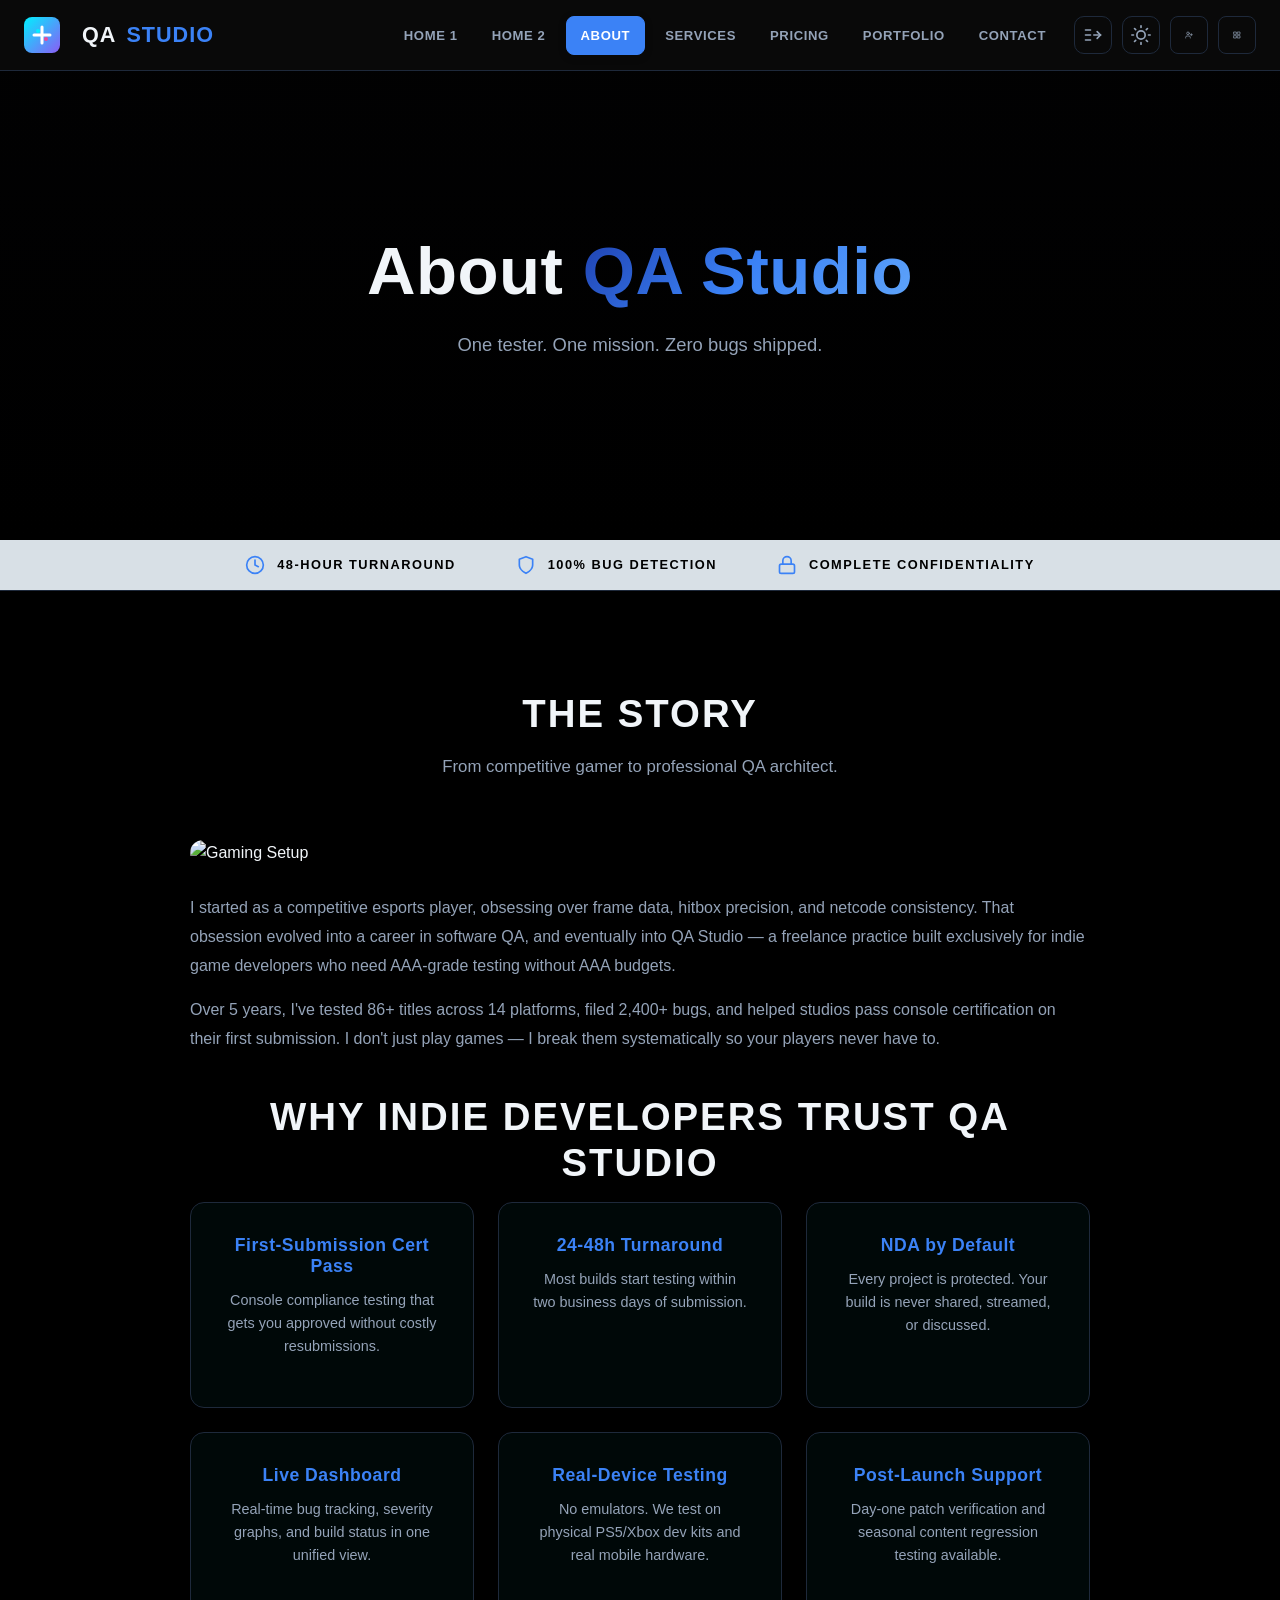
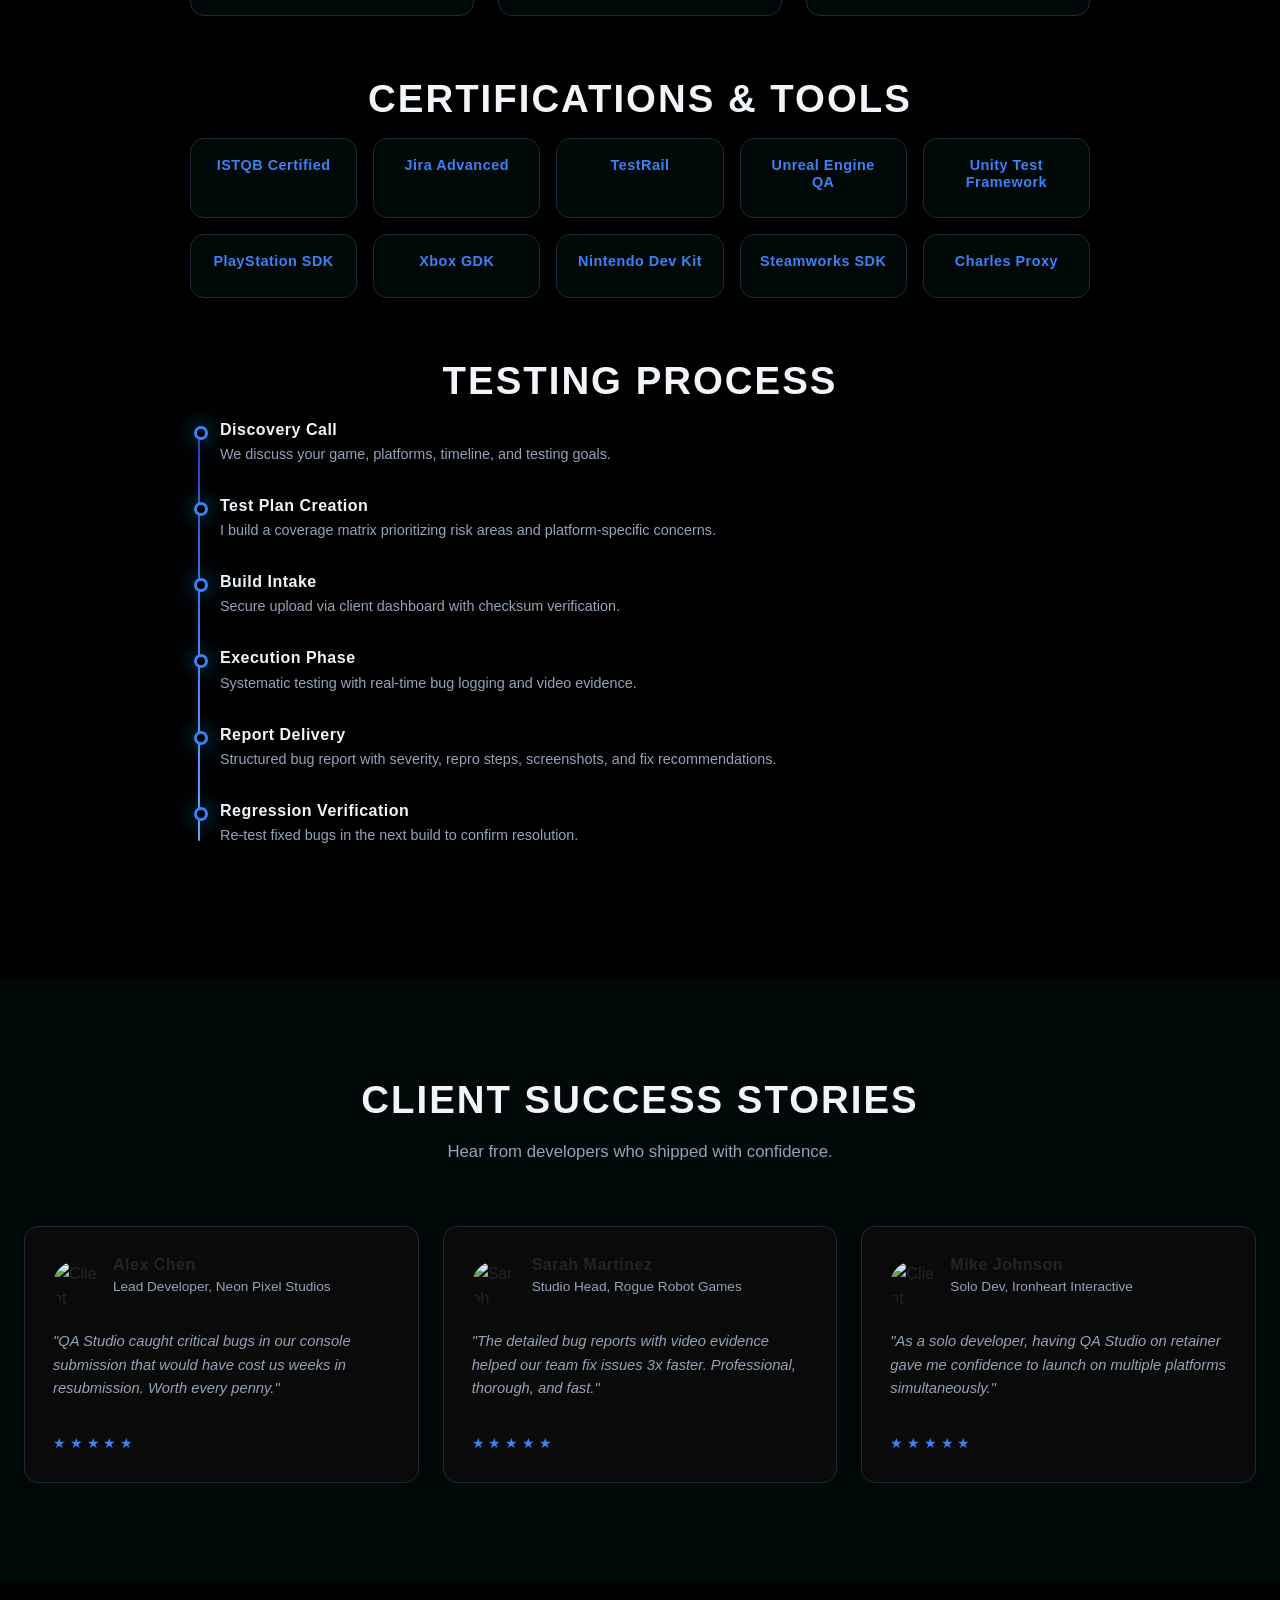
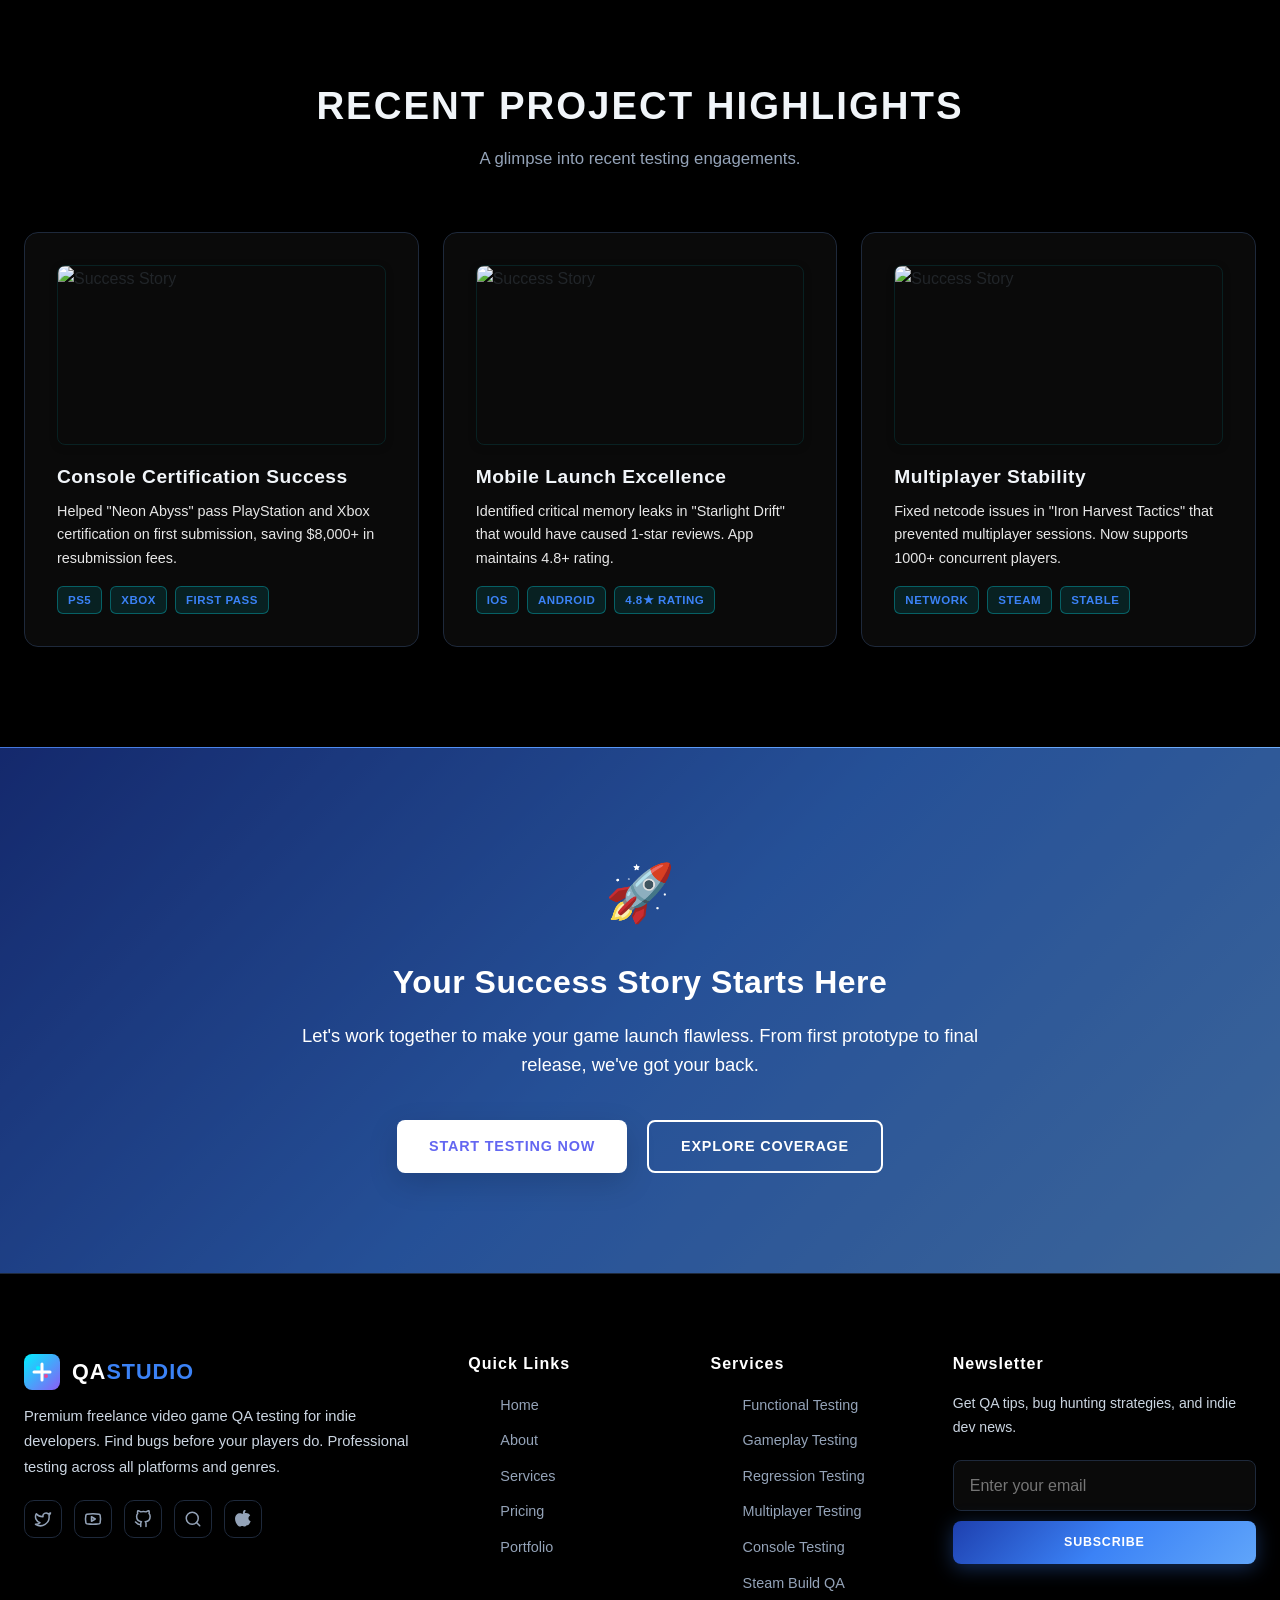
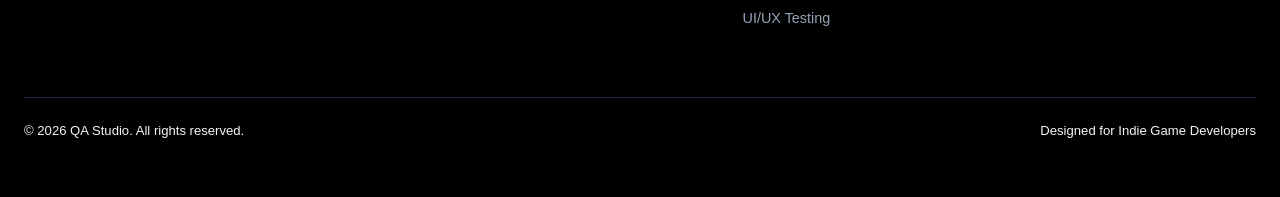
==== commit 5954a442: "VDFGVDXVDGFVDFGVDFXGVDFXGV" ====
--- a/about.html
+++ b/about.html
@@ -4,7 +4,7 @@
   <meta charset="UTF-8">
   <meta name="viewport" content="width=device-width, initial-scale=1.0">
   <title>About — QA Studio</title>
-  <link rel="icon" type="image/svg+xml" href="data:image/svg+xml,%3Csvg xmlns='http://www.w3.org/2000/svg' viewBox='0 0 36 36'%3E%3Crect width='36' height='36' rx='8' fill='url(%23bh1)'/%3E%3Cpath d='M10 18h16M18 10v16' stroke='%23fff' stroke-width='3' stroke-linecap='round'/%3E%3Ccircle cx='14' cy='14' r='2' fill='%2300f0ff'/%3E%3Ccircle cx='22' cy='22' r='2' fill='%23ec4899'/%3E%3Cdefs%3E%3ClinearGradient id='bh1' x1='0' y1='0' x2='36' y2='36' gradientUnits='userSpaceOnUse'%3E%3Cstop stop-color='%2300f0ff'/%3E%3Cstop offset='1' stop-color='%238b5cf6'/%3E%3C/linearGradient%3E%3C/defs%3E%3C/svg%3E">
+  <link rel="icon" type="image/png" href="favicon.png">
   <link href="https://cdn.jsdelivr.net/npm/bootstrap@5.3.2/dist/css/bootstrap.min.css" rel="stylesheet">
   <link rel="stylesheet" href="css/main.css">
 </head>
@@ -185,7 +185,7 @@
         </div>
         <div class="card reveal" style="padding:28px;">
           <div style="display:flex;align-items:center;gap:12px;margin-bottom:16px;">
-            <img src="https://images.unsplash.com/photo-1494790108755-2616b332c1ca?auto=format&fit=crop&w=60&q=80" alt="Client" style="width:48px;height:48px;border-radius:50%;">
+            <img src="https://images.unsplash.com/photo-1544005313-94ddf0286df2?auto=format&fit=crop&w=150&q=80" alt="Sarah Martinez" style="width:48px;height:48px;border-radius:50%;object-fit:cover;">
             <div>
               <h4 style="font-size:1rem;margin-bottom:2px;">Sarah Martinez</h4>
               <p style="font-size:0.85rem;color:var(--text-muted);">Studio Head, Rogue Robot Games</p>
--- a/css/main.css
+++ b/css/main.css
@@ -9,22 +9,19 @@
   --font-heading: 'Orbitron', 'Segoe UI', sans-serif;
 
   /* Light Mode */
-  --bg-body: #f4f6f9;
+  --bg-body: #f0f9ff;
   --bg-card: #ffffff;
-  --bg-header: rgba(255,255,255,0.92);
-  --bg-footer: #0b0c15;
-  --text-main: #0f0f0f;
-  --text-muted: #4b5563;
-  --border-color: #e5e7eb;
-
-  --accent-cyan: #00f0ff;
-  --accent-purple: #8b5cf6;
+  --bg-header: rgba(240,249,255,0.92);
+  --bg-footer: #0c4a6e;
+  --text-main: #000000;
+  --text-muted: #111827;
+  --border-color: #e0f2fe;
+
+  --accent-cyan: #0EA5E9;
+  --accent-purple: #7c3aed;
   --accent-pink: #ec4899;
-  --accent-blue: #3b82f6;
-  --accent-gradient: linear-gradient(135deg, #00f0ff 0%, #8b5cf6 50%, #ec4899 100%);
-
-  --neon-glow-cyan: 0 0 8px rgba(0,240,255,0.45), 0 0 20px rgba(0,240,255,0.25);
-  --neon-glow-purple: 0 0 8px rgba(139,92,246,0.45), 0 0 20px rgba(139,92,246,0.25);
+  --accent-blue: #0284c7;
+  --accent-gradient: linear-gradient(135deg, #0EA5E9 0%, #38bdf8 50%, #7dd3fc 100%);
 
   --radius: 14px;
   --radius-sm: 8px;
@@ -32,31 +29,32 @@
   --shadow-sm: 0 2px 8px rgba(0,0,0,0.06);
   --shadow-md: 0 8px 30px rgba(0,0,0,0.08);
   --shadow-lg: 0 16px 50px rgba(0,0,0,0.12);
-  --shadow-glow: 0 0 30px rgba(0,240,255,0.15);
+  --neon-glow-cyan: 0 0 20px rgba(14,165,233,0.6), 0 0 40px rgba(14,165,233,0.4);
+  --neon-glow-purple: 0 0 20px rgba(124,58,237,0.6), 0 0 40px rgba(124,58,237,0.4);
+  --shadow-glow: 0 0 20px rgba(14,165,233,0.3);
 }
 
 [data-theme="dark"] {
-  --bg-body: #050508;
-  --bg-card: #0f111a;
-  --bg-header: rgba(15,17,26,0.92);
-  --bg-footer: #020205;
+  --bg-body: #000000;
+  --bg-card: #0a0a0a;
+  --bg-header: rgba(10,10,10,0.92);
+  --bg-footer: #000000;
   --text-main: #f1f5f9;
-  --text-muted: #cbd5e1;
-  --border-color: #1e2030;
-
-  --accent-cyan: #00f0ff;
-  --accent-purple: #a78bfa;
+  --text-muted: #94a3b8;
+  --border-color: #1e293b;
+
+  --accent-cyan: #3b82f6;
+  --accent-purple: #6366f1;
   --accent-pink: #f472b6;
-  --accent-blue: #60a5fa;
-  --accent-gradient: linear-gradient(135deg, #00f0ff 0%, #a78bfa 50%, #f472b6 100%);
-
-  --neon-glow-cyan: 0 0 12px rgba(0,240,255,0.6), 0 0 30px rgba(0,240,255,0.3);
-  --neon-glow-purple: 0 0 12px rgba(167,139,250,0.6), 0 0 30px rgba(167,139,250,0.3);
-
-  --shadow-sm: 0 2px 8px rgba(0,0,0,0.3);
-  --shadow-md: 0 8px 30px rgba(0,0,0,0.4);
-  --shadow-lg: 0 16px 50px rgba(0,0,0,0.5);
-  --shadow-glow: 0 0 40px rgba(0,240,255,0.2);
+  --accent-blue: #2563eb;
+  --accent-gradient: linear-gradient(135deg, #1e40af 0%, #3b82f6 50%, #60a5fa 100%);
+
+  --shadow-sm: 0 2px 8px rgba(0,0,0,0.15);
+  --shadow-md: 0 8px 30px rgba(0,0,0,0.2);
+  --shadow-lg: 0 16px 50px rgba(0,0,0,0.25);
+  --neon-glow-cyan: 0 0 20px rgba(14,165,233,0.6), 0 0 40px rgba(14,165,233,0.4);
+  --neon-glow-purple: 0 0 20px rgba(124,58,237,0.6), 0 0 40px rgba(124,58,237,0.4);
+  --shadow-glow: 0 0 20px rgba(14,165,233,0.3);
 }
 
 /* ---------- Base ---------- */
@@ -118,11 +116,11 @@
 .btn-primary {
   background: var(--accent-gradient);
   color:#fff;
-  box-shadow: 0 4px 20px rgba(0,240,255,0.35);
+  box-shadow: 0 4px 20px rgba(59,130,246,0.35);
 }
 .btn-primary:hover {
   transform:translateY(-2px);
-  box-shadow: 0 8px 30px rgba(0,240,255,0.5), var(--neon-glow-cyan);
+  box-shadow: 0 8px 30px rgba(59,130,246,0.5), var(--neon-glow-cyan);
   color:#fff;
 }
 .btn-secondary {
@@ -133,7 +131,7 @@
 }
 .btn-secondary:hover {
   background: var(--accent-cyan); color:#000;
-  box-shadow: 0 0 20px rgba(0,240,255,0.6);
+  box-shadow: 0 0 20px rgba(59,130,246,0.6);
 }
 [data-theme="light"] .btn-secondary {
   color: var(--accent-purple);
@@ -145,15 +143,7 @@
   color: #fff;
 }
 /* Ensure hero buttons stay cyan in light mode since hero is always dark */
-[data-theme="light"] .hero .btn-secondary {
-  color: var(--accent-cyan);
-  border-color: var(--accent-cyan);
-  box-shadow: var(--neon-glow-cyan);
-}
-[data-theme="light"] .hero .btn-secondary:hover {
-  background: var(--accent-cyan);
-  color: #000;
-}
+/* Note: Special hero button overrides removed as hero now forces dark variables */
 
 /* ---------- Header ---------- */
 .site-header {
@@ -177,7 +167,7 @@
   font-family: var(--font-heading); font-weight:700; font-size:1.35rem;
   color: var(--text-main); letter-spacing:1px;
 }
-.brand span { color: var(--accent-cyan); text-shadow: var(--neon-glow-cyan); }
+.brand span { color: var(--accent-cyan); }
 .brand-icon { width:36px; height:36px; margin-right:12px; }
 .brand-image { width:36px; height:36px; margin-right:12px; border-radius:8px; object-fit:cover; }
 .desktop-nav {
@@ -190,7 +180,10 @@
   text-transform:uppercase; letter-spacing:0.6px;
 }
 .desktop-nav a:hover, .desktop-nav a.active {
-  color: var(--accent-cyan); background: rgba(0,240,255,0.08);
+  background: var(--accent-cyan);
+  color: #fff;
+  box-shadow: var(--shadow-sm);
+  border: 1px solid var(--accent-cyan);
 }
 
 /* Icon buttons */
@@ -200,7 +193,12 @@
   background:transparent; color: var(--text-muted); cursor:pointer;
   transition: var(--transition); font-size:1.1rem;
 }
-.icon-btn:hover { color: var(--accent-cyan); border-color: var(--accent-cyan); background:rgba(0,240,255,0.06); }
+.icon-btn:hover { 
+  color: var(--accent-cyan); 
+  border-color: var(--accent-cyan); 
+  background: rgba(34,211,238,0.1); 
+  box-shadow: var(--shadow-sm);
+}
 .icon-btn svg { width:20px; height:20px; }
 
 .nav-cta-group { display:flex; align-items:center; gap:10px; margin-left:8px; }
@@ -242,8 +240,16 @@
 
 /* ---------- Footer ---------- */
 .site-footer {
+  /* Force Dark Mode Variables for Footer */
+  --bg-footer: #000000;
+  --bg-card: #0a0a0a;
+  --text-main: #f1f5f9;
+  --text-muted: #94a3b8;
+  --border-color: #1e293b;
+  --accent-cyan: #3b82f6;
+
   background: var(--bg-footer);
-  color: #f1f5f9;
+  color: var(--text-main);
   border-top:1px solid var(--border-color);
   padding:80px 24px 40px;
 }
@@ -268,7 +274,6 @@
 }
 .footer-brand span { 
   color: var(--accent-cyan); 
-  text-shadow: var(--neon-glow-cyan);
 }
 .footer-desc { line-height:1.7; margin-bottom:20px; }
 .footer-socials { display:flex; gap:12px; }
@@ -281,7 +286,7 @@
 .footer-title { font-family: var(--font-heading); color:#fff; font-size:1rem; margin-bottom:18px; letter-spacing:1px; }
 .footer-links li { margin-bottom:10px; }
 .footer-links a { color: var(--text-muted); font-size:0.9rem; }
-.footer-links a:hover { color: var(--accent-cyan); padding-left:4px; }
+.footer-links a:hover { color: #fff; padding-left:4px; }
 
 .footer-newsletter input {
   width:100%; padding:12px 16px; border-radius: var(--radius-sm);
@@ -328,6 +333,21 @@
   position: relative;
   overflow: hidden;
   padding-top: 90px;
+  
+  /* Force Dark Mode Variables for Hero Section */
+  --bg-body: #000000;
+  --bg-card: #0a0a0a;
+  --text-main: #f1f5f9;
+  --text-muted: #94a3b8;
+  --border-color: #1e293b;
+  --accent-cyan: #3b82f6;
+  --accent-purple: #6366f1;
+  --accent-pink: #f472b6;
+  --accent-blue: #2563eb;
+  --accent-gradient: linear-gradient(135deg, #1e40af 0%, #3b82f6 50%, #60a5fa 100%);
+  --neon-glow-cyan: 0 0 20px rgba(14,165,233,0.6), 0 0 40px rgba(14,165,233,0.4);
+  --neon-glow-purple: 0 0 20px rgba(124,58,237,0.6), 0 0 40px rgba(124,58,237,0.4);
+  color: var(--text-main);
 }
 
 @keyframes hero-zoom {
@@ -349,23 +369,15 @@
   position: absolute;
   inset: 0;
   z-index: 1;
-  background: linear-gradient(180deg, rgba(5, 5, 8, 0.3) 0%, var(--bg-body) 100%);
-}
-[data-theme="light"] .hero-overlay {
-  background: linear-gradient(180deg, rgba(5, 5, 8, 0.4) 0%, var(--bg-body) 100%);
+  background: linear-gradient(180deg, rgba(5, 5, 8, 0.3) 0%, #000000 100%);
 }
 .hero-content { position:relative; z-index:2; max-width:900px; padding:0 20px; }
-[data-theme="light"] .hero-content h1 { color: #fff; }
-[data-theme="light"] .hero-content p { color: rgba(255,255,255,0.8); }
 .hero-label {
   display:inline-block; padding:6px 18px; border-radius:30px;
   border:1px solid var(--accent-cyan); color: var(--accent-cyan);
   font-size:0.78rem; font-weight:700; text-transform:uppercase; letter-spacing:1.5px;
   margin-bottom:24px; box-shadow: var(--neon-glow-cyan);
 }
-[data-theme="light"] .hero-label {
-  border-color: var(--accent-cyan); color: var(--accent-cyan);
-}
 .hero h1 {
   font-size:clamp(2.2rem,5.5vw,4.2rem); line-height:1.1; margin-bottom:22px;
 }
@@ -381,7 +393,7 @@
 
 /* ---------- Trust Bar ---------- */
 .trust-bar {
-  background: rgba(15,17,26,0.8);
+  background: rgba(240,249,255,0.9);
   backdrop-filter: blur(10px);
   border-bottom: 1px solid var(--border-color);
   padding: 15px 0;
@@ -404,7 +416,7 @@
   font-family: var(--font-heading);
   font-size: 0.8rem;
   font-weight: 700;
-  color: var(--text-main);
+  color: #000000;
   text-transform: uppercase;
   letter-spacing: 1.5px;
 }
@@ -516,12 +528,12 @@
 .card:hover {
   transform:translateY(-6px);
   box-shadow: var(--shadow-lg), var(--shadow-glow);
-  border-color: rgba(0,240,255,0.3);
+  border-color: rgba(59,130,246,0.3);
 }
 .card-icon {
   width:52px; height:52px; border-radius:14px;
   display:flex; align-items:center; justify-content:center;
-  background: rgba(0,240,255,0.1); color: var(--accent-cyan);
+  background: rgba(59,130,246,0.1); color: var(--accent-cyan);
   margin-bottom:20px; font-size:1.4rem;
   box-shadow: var(--neon-glow-cyan);
 }
@@ -1167,7 +1179,7 @@
   transform: translateY(20px);
   transition: all 0.4s cubic-bezier(0.4, 0, 0.2, 1);
   border: none;
-  box-shadow: 0 10px 25px rgba(0, 240, 255, 0.3);
+  box-shadow: 0 10px 25px rgba(59,130,246,0.3);
 }
 
 .back-to-top.show {
@@ -1178,7 +1190,7 @@
 
 .back-to-top:hover {
   transform: translateY(-5px);
-  box-shadow: 0 15px 35px rgba(0, 240, 255, 0.5), var(--neon-glow-cyan);
+  box-shadow: 0 15px 35px rgba(59,130,246,0.5), var(--neon-glow-cyan);
 }
 
 .back-to-top svg {
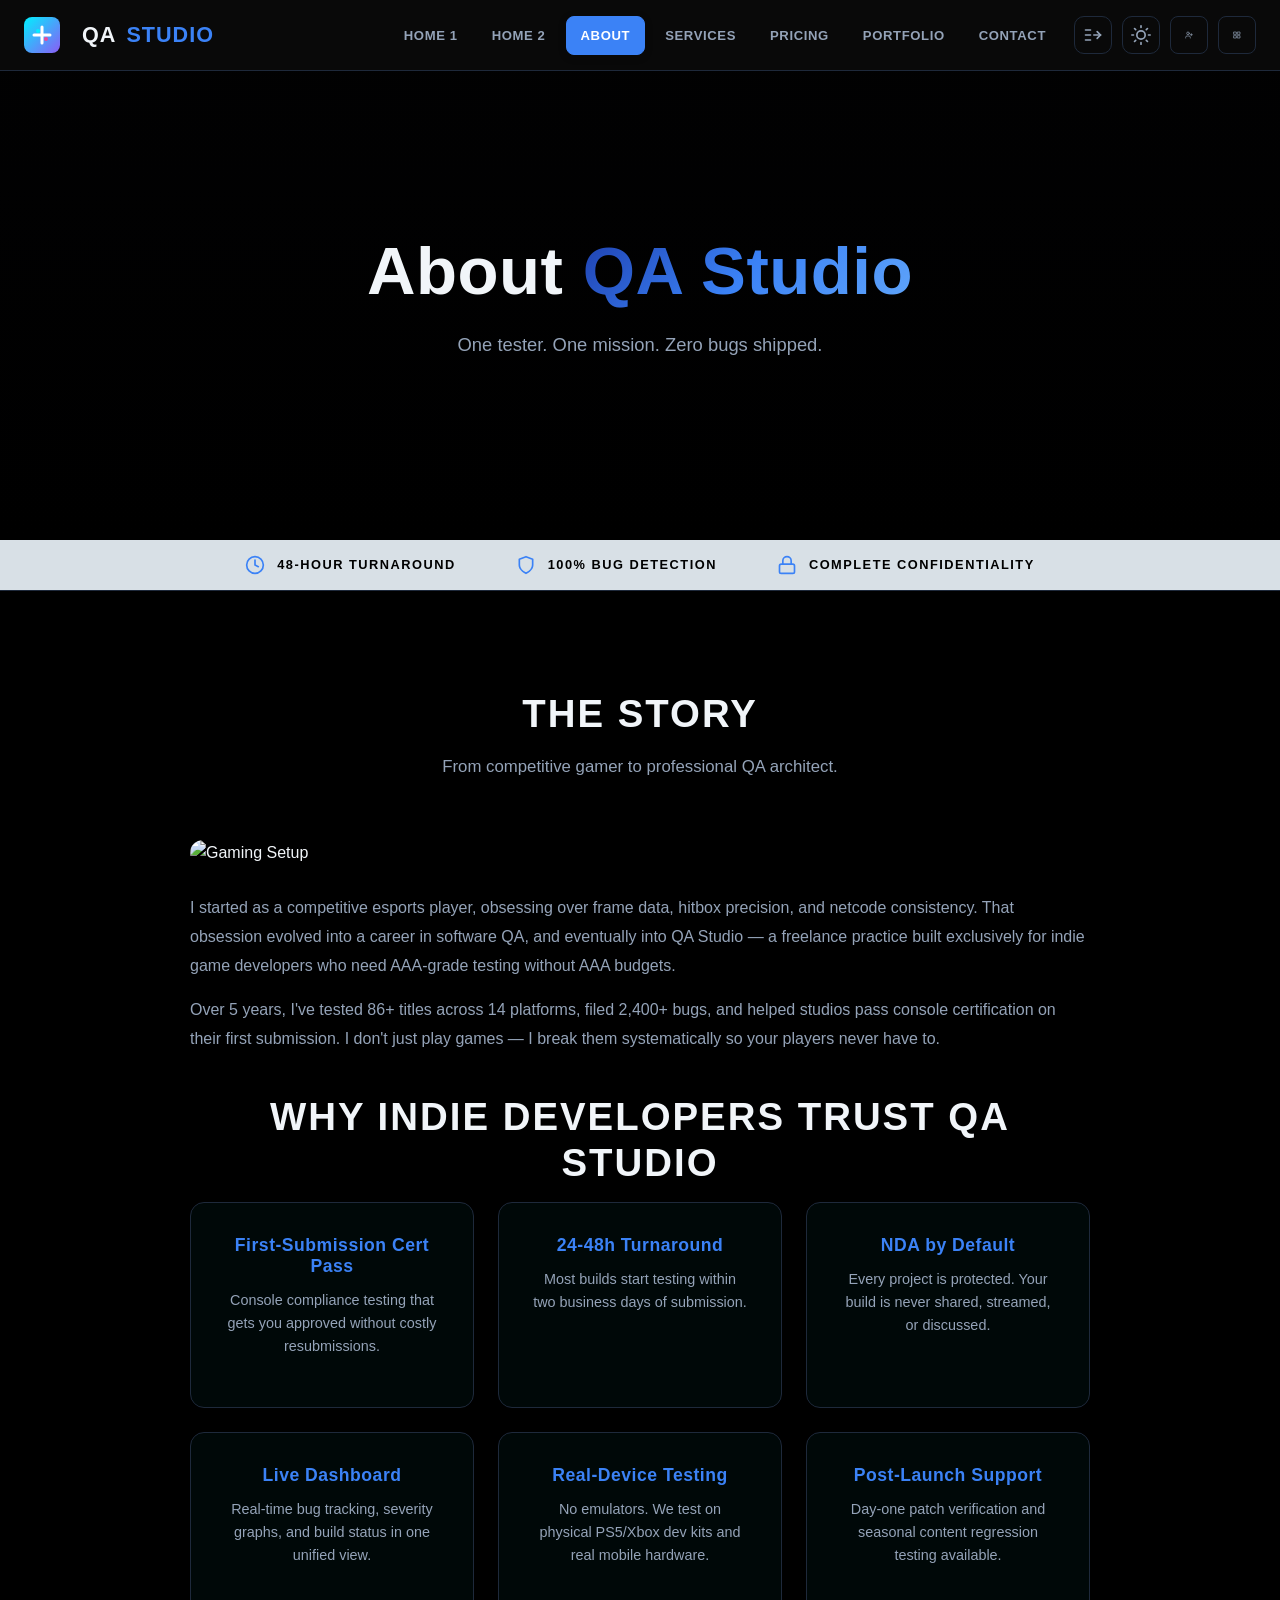
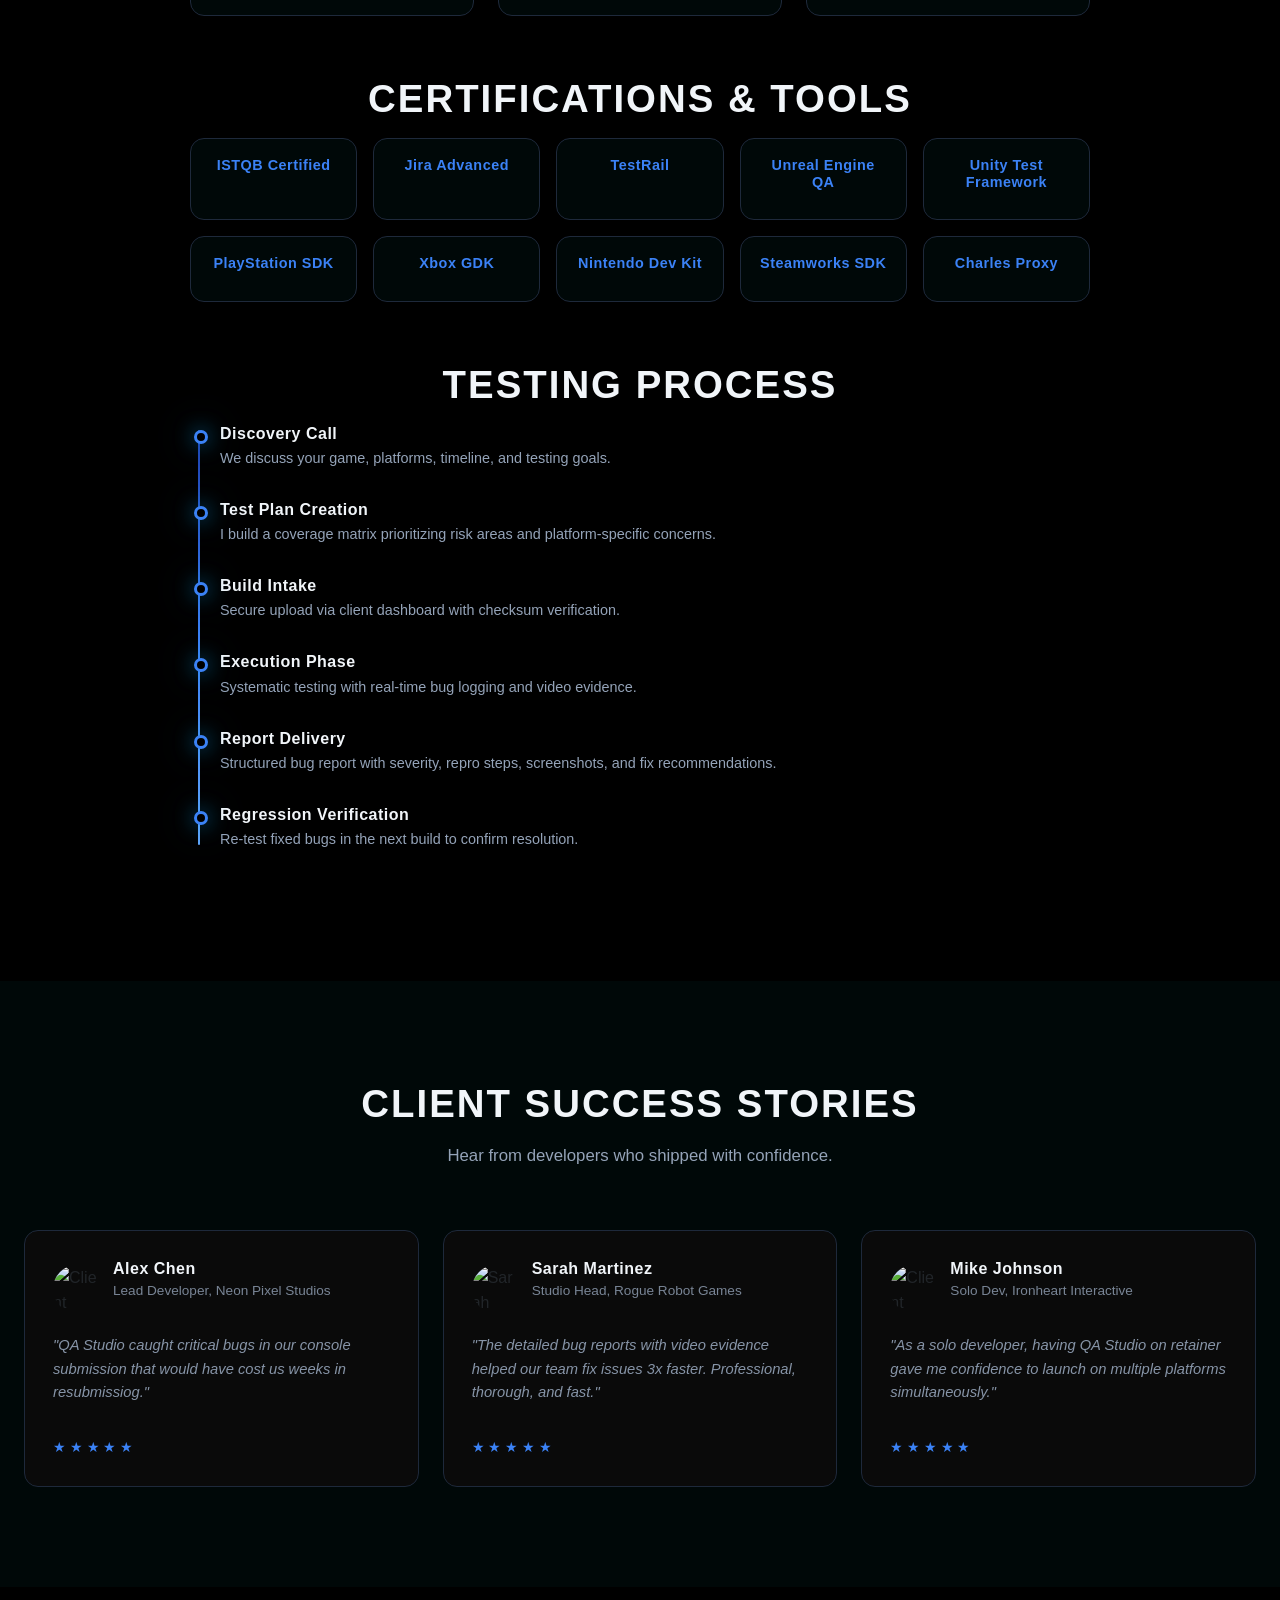
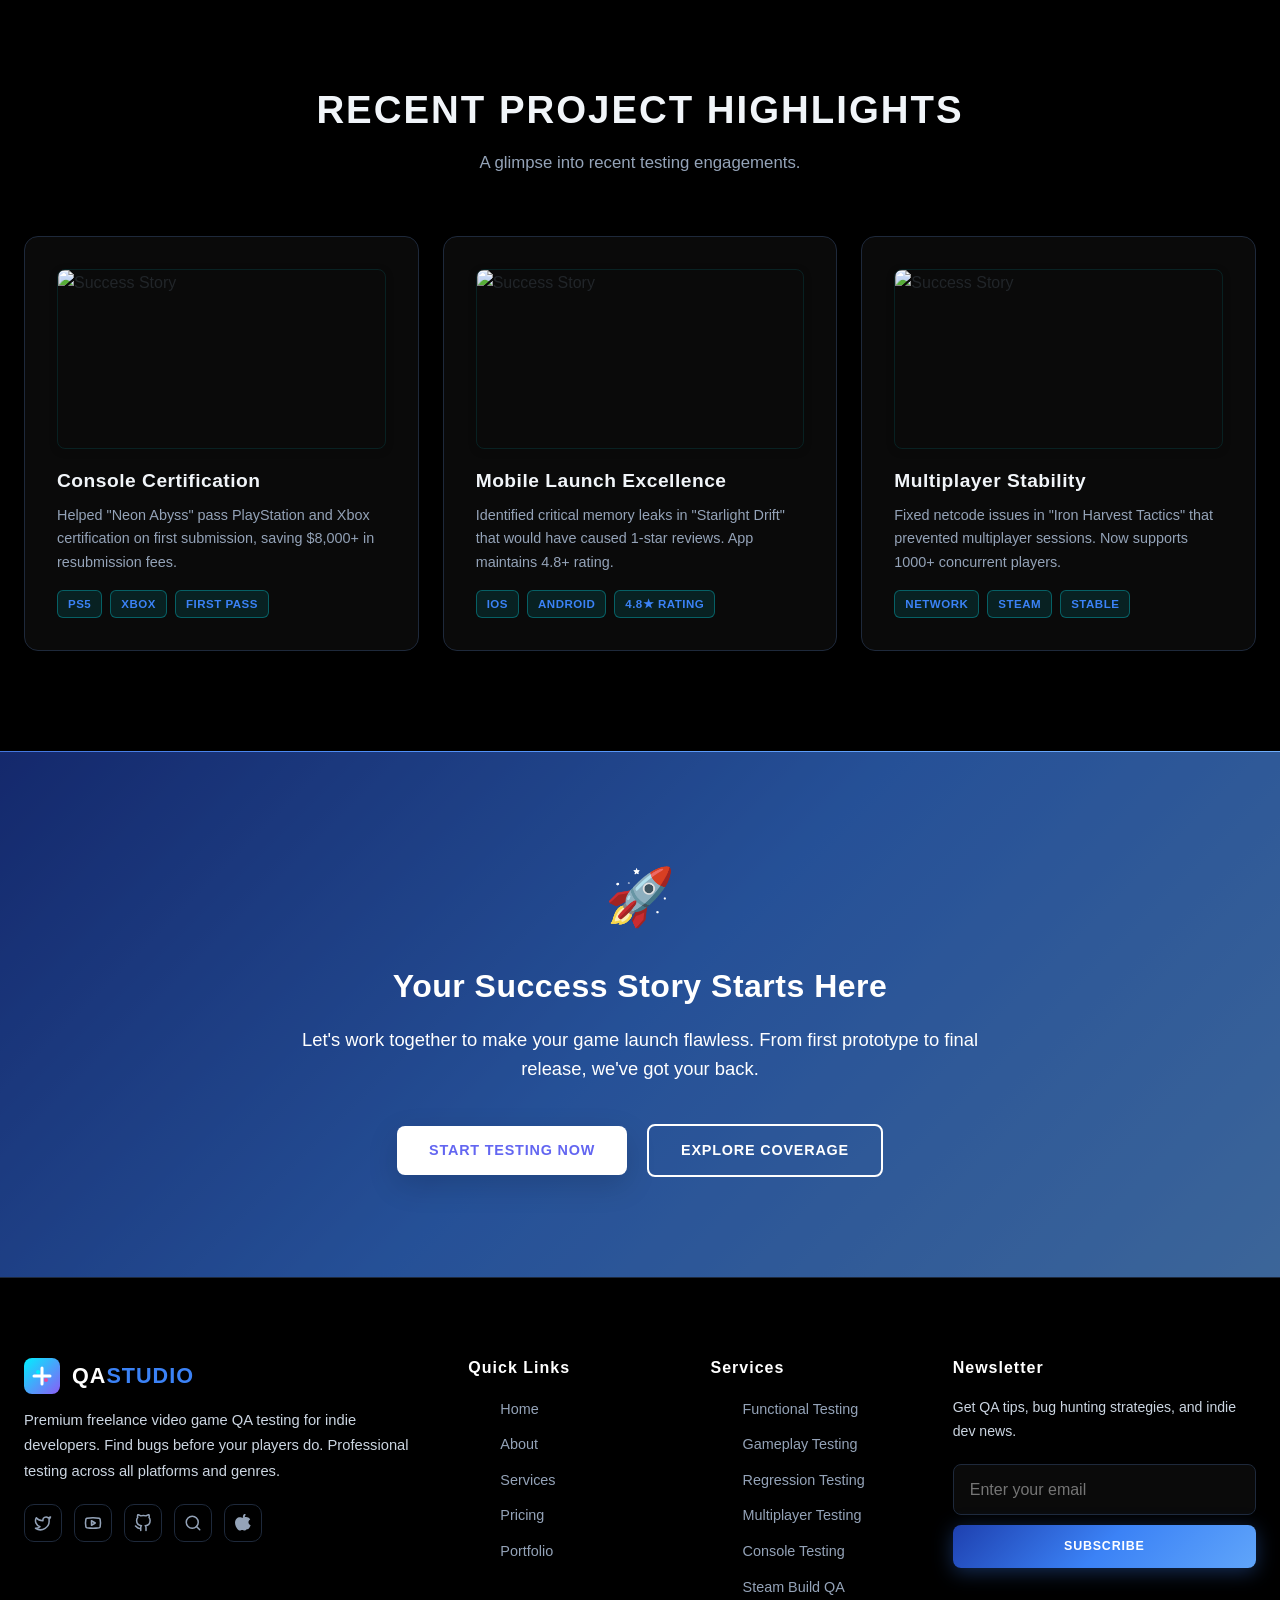
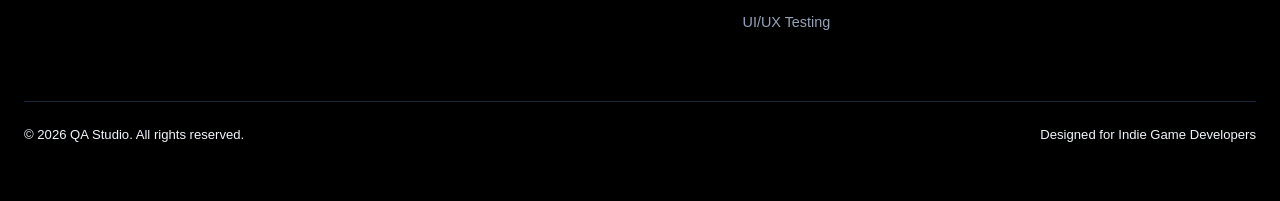
==== commit a4f17669: "sdd" ====
--- a/about.html
+++ b/about.html
@@ -1,5 +1,6 @@
 <!DOCTYPE html>
 <html lang="en" data-theme="dark" dir="ltr">
+
 <head>
   <meta charset="UTF-8">
   <meta name="viewport" content="width=device-width, initial-scale=1.0">
@@ -8,23 +9,84 @@
   <link href="https://cdn.jsdelivr.net/npm/bootstrap@5.3.2/dist/css/bootstrap.min.css" rel="stylesheet">
   <link rel="stylesheet" href="css/main.css">
 </head>
+
 <body>
   <header class="site-header" id="site-header">
-  <div class="header-inner">
-    <a href="index.html" class="brand">
-      <svg class="brand-icon" viewBox="0 0 36 36" fill="none" xmlns="http://www.w3.org/2000/svg">
-        <rect width="36" height="36" rx="8" fill="url(#bh1)"/>
-        <path d="M10 18h16M18 10v16" stroke="#fff" stroke-width="3" stroke-linecap="round"/>
-        <circle cx="14" cy="14" r="2" fill="#00f0ff"/>
-        <circle cx="22" cy="22" r="2" fill="#ec4899"/>
-        <defs><linearGradient id="bh1" x1="0" y1="0" x2="36" y2="36" gradientUnits="userSpaceOnUse">
-          <stop stop-color="#00f0ff"/><stop offset="1" stop-color="#8b5cf6"/>
-        </linearGradient></defs>
-      </svg>
-      QA<span>STUDIO</span>
-    </a>
-
-    <nav class="desktop-nav">
+    <div class="header-inner">
+      <a href="index.html" class="brand">
+        <svg class="brand-icon" viewBox="0 0 36 36" fill="none" xmlns="http://www.w3.org/2000/svg">
+          <rect width="36" height="36" rx="8" fill="url(#bh1)" />
+          <path d="M10 18h16M18 10v16" stroke="#fff" stroke-width="3" stroke-linecap="round" />
+          <circle cx="14" cy="14" r="2" fill="#00f0ff" />
+          <circle cx="22" cy="22" r="2" fill="#ec4899" />
+          <defs>
+            <linearGradient id="bh1" x1="0" y1="0" x2="36" y2="36" gradientUnits="userSpaceOnUse">
+              <stop stop-color="#00f0ff" />
+              <stop offset="1" stop-color="#8b5cf6" />
+            </linearGradient>
+          </defs>
+        </svg>
+        QA<span>STUDIO</span>
+      </a>
+
+      <nav class="desktop-nav">
+        <a href="index.html">Home 1</a>
+        <a href="home-2.html">Home 2</a>
+        <a href="about.html">About</a>
+        <a href="services.html">Services</a>
+        <a href="pricing.html">Pricing</a>
+        <a href="portfolio.html">Portfolio</a>
+        <a href="contact.html">Contact</a>
+        <div class="nav-cta-group">
+          <button class="icon-btn" id="rtl-toggle" title="Toggle RTL" aria-label="Toggle RTL">
+            <svg xmlns="http://www.w3.org/2000/svg" width="20" height="20" viewBox="0 0 24 24" fill="none"
+              stroke="currentColor" stroke-width="2" stroke-linecap="round" stroke-linejoin="round">
+              <path d="M21 12h-8" />
+              <path d="M21 12l-4-4" />
+              <path d="M21 12l-4 4" />
+              <path d="M3 6h6" />
+              <path d="M3 12h6" />
+              <path d="M3 18h6" />
+            </svg>
+          </button>
+          <button class="icon-btn" id="theme-toggle" title="Toggle Theme" aria-label="Toggle Theme">
+            <svg xmlns="http://www.w3.org/2000/svg" width="20" height="20" viewBox="0 0 24 24" fill="none"
+              stroke="currentColor" stroke-width="2" stroke-linecap="round" stroke-linejoin="round">
+              <circle cx="12" cy="12" r="5" />
+              <path
+                d="M12 1v2M12 21v2M4.22 4.22l1.42 1.42M18.36 18.36l1.42 1.42M1 12h2M21 12h2M4.22 19.78l1.42-1.42M18.36 5.64l1.42-1.42" />
+            </svg>
+          </button>
+          <a href="register.html" class="icon-btn" title="Register" aria-label="Register">
+            <svg xmlns="http://www.w3.org/2000/svg" width="20" height="20" viewBox="0 0 24 24" fill="none"
+              stroke="currentColor" stroke-width="2" stroke-linecap="round" stroke-linejoin="round">
+              <path d="M16 21v-2a4 4 0 0 0-4-4H6a4 4 0 0 0-4 4v2" />
+              <circle cx="9" cy="7" r="4" />
+              <line x1="19" y1="8" x2="19" y2="14" />
+              <line x1="22" y1="11" x2="16" y2="11" />
+            </svg>
+          </a>
+          <a href="dashboard.html" class="icon-btn" title="Dashboard" aria-label="Dashboard">
+            <svg xmlns="http://www.w3.org/2000/svg" width="20" height="20" viewBox="0 0 24 24" fill="none"
+              stroke="currentColor" stroke-width="2" stroke-linecap="round" stroke-linejoin="round">
+              <rect x="3" y="3" width="7" height="7" />
+              <rect x="14" y="3" width="7" height="7" />
+              <rect x="14" y="14" width="7" height="7" />
+              <rect x="3" y="14" width="7" height="7" />
+            </svg>
+          </a>
+        </div>
+      </nav>
+
+      <div class="hamburger" id="hamburger" aria-label="Menu">
+        <span></span><span></span><span></span>
+      </div>
+    </div>
+  </header>
+
+  <div class="mobile-drawer-overlay" id="mobile-overlay"></div>
+  <aside class="mobile-drawer" id="mobile-drawer">
+    <nav class="mobile-nav">
       <a href="index.html">Home 1</a>
       <a href="home-2.html">Home 2</a>
       <a href="about.html">About</a>
@@ -32,51 +94,50 @@
       <a href="pricing.html">Pricing</a>
       <a href="portfolio.html">Portfolio</a>
       <a href="contact.html">Contact</a>
-      <div class="nav-cta-group">
-        <button class="icon-btn" id="rtl-toggle" title="Toggle RTL" aria-label="Toggle RTL">
-          <svg xmlns="http://www.w3.org/2000/svg" width="20" height="20" viewBox="0 0 24 24" fill="none" stroke="currentColor" stroke-width="2" stroke-linecap="round" stroke-linejoin="round"><path d="M21 12h-8"/><path d="M21 12l-4-4"/><path d="M21 12l-4 4"/><path d="M3 6h6"/><path d="M3 12h6"/><path d="M3 18h6"/></svg>
-        </button>
-        <button class="icon-btn" id="theme-toggle" title="Toggle Theme" aria-label="Toggle Theme">
-          <svg xmlns="http://www.w3.org/2000/svg" width="20" height="20" viewBox="0 0 24 24" fill="none" stroke="currentColor" stroke-width="2" stroke-linecap="round" stroke-linejoin="round"><circle cx="12" cy="12" r="5"/><path d="M12 1v2M12 21v2M4.22 4.22l1.42 1.42M18.36 18.36l1.42 1.42M1 12h2M21 12h2M4.22 19.78l1.42-1.42M18.36 5.64l1.42-1.42"/></svg>
-        </button>
-        <a href="register.html" class="icon-btn" title="Register" aria-label="Register">
-          <svg xmlns="http://www.w3.org/2000/svg" width="20" height="20" viewBox="0 0 24 24" fill="none" stroke="currentColor" stroke-width="2" stroke-linecap="round" stroke-linejoin="round"><path d="M16 21v-2a4 4 0 0 0-4-4H6a4 4 0 0 0-4 4v2"/><circle cx="9" cy="7" r="4"/><line x1="19" y1="8" x2="19" y2="14"/><line x1="22" y1="11" x2="16" y2="11"/></svg>
-        </a>
-        <a href="dashboard.html" class="icon-btn" title="Dashboard" aria-label="Dashboard">
-          <svg xmlns="http://www.w3.org/2000/svg" width="20" height="20" viewBox="0 0 24 24" fill="none" stroke="currentColor" stroke-width="2" stroke-linecap="round" stroke-linejoin="round"><rect x="3" y="3" width="7" height="7"/><rect x="14" y="3" width="7" height="7"/><rect x="14" y="14" width="7" height="7"/><rect x="3" y="14" width="7" height="7"/></svg>
-        </a>
-      </div>
+      <a href="contact.html" class="btn btn-primary" style="font-size:0.8rem;padding:12px;">Get Quote</a>
+      <a href="dashboard.html">Dashboard</a>
     </nav>
-
-    <div class="hamburger" id="hamburger" aria-label="Menu">
-      <span></span><span></span><span></span>
-    </div>
-  </div>
-</header>
-
-<div class="mobile-drawer-overlay" id="mobile-overlay"></div>
-<aside class="mobile-drawer" id="mobile-drawer">
-  <div class="mobile-icons">
-    <button class="icon-btn" id="rtl-toggle-m" title="Toggle RTL"><svg xmlns="http://www.w3.org/2000/svg" width="20" height="20" viewBox="0 0 24 24" fill="none" stroke="currentColor" stroke-width="2" stroke-linecap="round" stroke-linejoin="round"><path d="M21 12h-8"/><path d="M21 12l-4-4"/><path d="M21 12l-4 4"/><path d="M3 6h6"/><path d="M3 12h6"/><path d="M3 18h6"/></svg></button>
-    <button class="icon-btn" id="theme-toggle-m" title="Toggle Theme"><svg xmlns="http://www.w3.org/2000/svg" width="20" height="20" viewBox="0 0 24 24" fill="none" stroke="currentColor" stroke-width="2" stroke-linecap="round" stroke-linejoin="round"><circle cx="12" cy="12" r="5"/><path d="M12 1v2M12 21v2M4.22 4.22l1.42 1.42M18.36 18.36l1.42 1.42M1 12h2M21 12h2M4.22 19.78l1.42-1.42M18.36 5.64l1.42-1.42"/></svg></button>
-    <a href="register.html" class="icon-btn" title="Register"><svg xmlns="http://www.w3.org/2000/svg" width="20" height="20" viewBox="0 0 24 24" fill="none" stroke="currentColor" stroke-width="2" stroke-linecap="round" stroke-linejoin="round"><path d="M16 21v-2a4 4 0 0 0-4-4H6a4 4 0 0 0-4 4v2"/><circle cx="9" cy="7" r="4"/><line x1="19" y1="8" x2="19" y2="14"/><line x1="22" y1="11" x2="16" y2="11"/></svg></a>
-    <a href="dashboard.html" class="icon-btn" title="Dashboard"><svg xmlns="http://www.w3.org/2000/svg" width="20" height="20" viewBox="0 0 24 24" fill="none" stroke="currentColor" stroke-width="2" stroke-linecap="round" stroke-linejoin="round"><rect x="3" y="3" width="7" height="7"/><rect x="14" y="3" width="7" height="7"/><rect x="14" y="14" width="7" height="7"/><rect x="3" y="14" width="7" height="7"/></svg></a>
-  </div>
-  <nav class="mobile-nav">
-    <a href="index.html">Home 1</a>
-    <a href="home-2.html">Home 2</a>
-    <a href="about.html">About</a>
-    <a href="services.html">Services</a>
-    <a href="pricing.html">Pricing</a>
-    <a href="portfolio.html">Portfolio</a>
-    <a href="contact.html">Contact</a>
-    <a href="contact.html" class="btn btn-primary" style="font-size:0.8rem;padding:12px;">Get Quote</a>
-    <a href="dashboard.html">Dashboard</a>
-  </nav>
-</aside>
+    <div class="mobile-icons">
+      <button class="icon-btn" id="rtl-toggle-m" title="Toggle RTL"><svg xmlns="http://www.w3.org/2000/svg" width="20"
+          height="20" viewBox="0 0 24 24" fill="none" stroke="currentColor" stroke-width="2" stroke-linecap="round"
+          stroke-linejoin="round">
+          <path d="M21 12h-8" />
+          <path d="M21 12l-4-4" />
+          <path d="M21 12l-4 4" />
+          <path d="M3 6h6" />
+          <path d="M3 12h6" />
+          <path d="M3 18h6" />
+        </svg></button>
+      <button class="icon-btn" id="theme-toggle-m" title="Toggle Theme"><svg xmlns="http://www.w3.org/2000/svg"
+          width="20" height="20" viewBox="0 0 24 24" fill="none" stroke="currentColor" stroke-width="2"
+          stroke-linecap="round" stroke-linejoin="round">
+          <circle cx="12" cy="12" r="5" />
+          <path
+            d="M12 1v2M12 21v2M4.22 4.22l1.42 1.42M18.36 18.36l1.42 1.42M1 12h2M21 12h2M4.22 19.78l1.42-1.42M18.36 5.64l1.42-1.42" />
+        </svg></button>
+      <a href="register.html" class="icon-btn" title="Register"><svg xmlns="http://www.w3.org/2000/svg" width="20"
+          height="20" viewBox="0 0 24 24" fill="none" stroke="currentColor" stroke-width="2" stroke-linecap="round"
+          stroke-linejoin="round">
+          <path d="M16 21v-2a4 4 0 0 0-4-4H6a4 4 0 0 0-4 4v2" />
+          <circle cx="9" cy="7" r="4" />
+          <line x1="19" y1="8" x2="19" y2="14" />
+          <line x1="22" y1="11" x2="16" y2="11" />
+        </svg></a>
+      <a href="dashboard.html" class="icon-btn" title="Dashboard"><svg xmlns="http://www.w3.org/2000/svg" width="20"
+          height="20" viewBox="0 0 24 24" fill="none" stroke="currentColor" stroke-width="2" stroke-linecap="round"
+          stroke-linejoin="round">
+          <rect x="3" y="3" width="7" height="7" />
+          <rect x="14" y="3" width="7" height="7" />
+          <rect x="14" y="14" width="7" height="7" />
+          <rect x="3" y="14" width="7" height="7" />
+        </svg></a>
+    </div>
+  </aside>
 
   <section class="hero" style="min-height:60vh;">
-    <div class="hero-bg" style="background-image:url('https://images.unsplash.com/photo-1497215728101-856f4ea42174?auto=format&fit=crop&w=1920&q=80');"></div>
+    <div class="hero-bg"
+      style="background-image:url('https://images.unsplash.com/photo-1497215728101-856f4ea42174?auto=format&fit=crop&w=1920&q=80');">
+    </div>
     <div class="hero-overlay"></div>
     <div class="hero-content">
       <h1>About <span class="text-gradient">QA Studio</span></h1>
@@ -88,15 +149,26 @@
   <div class="trust-bar">
     <div class="trust-bar-inner">
       <div class="trust-item">
-        <svg xmlns="http://www.w3.org/2000/svg" width="20" height="20" viewBox="0 0 24 24" fill="none" stroke="currentColor" stroke-width="2" stroke-linecap="round" stroke-linejoin="round"><circle cx="12" cy="12" r="10"/><polyline points="12 6 12 12 16 14"/></svg>
+        <svg xmlns="http://www.w3.org/2000/svg" width="20" height="20" viewBox="0 0 24 24" fill="none"
+          stroke="currentColor" stroke-width="2" stroke-linecap="round" stroke-linejoin="round">
+          <circle cx="12" cy="12" r="10" />
+          <polyline points="12 6 12 12 16 14" />
+        </svg>
         <span>48-Hour Turnaround</span>
       </div>
       <div class="trust-item">
-        <svg xmlns="http://www.w3.org/2000/svg" width="20" height="20" viewBox="0 0 24 24" fill="none" stroke="currentColor" stroke-width="2" stroke-linecap="round" stroke-linejoin="round"><path d="M12 22s8-4 8-10V5l-8-3-8 3v7c0 6 8 10 8 10z"/></svg>
+        <svg xmlns="http://www.w3.org/2000/svg" width="20" height="20" viewBox="0 0 24 24" fill="none"
+          stroke="currentColor" stroke-width="2" stroke-linecap="round" stroke-linejoin="round">
+          <path d="M12 22s8-4 8-10V5l-8-3-8 3v7c0 6 8 10 8 10z" />
+        </svg>
         <span>100% Bug Detection</span>
       </div>
       <div class="trust-item">
-        <svg xmlns="http://www.w3.org/2000/svg" width="20" height="20" viewBox="0 0 24 24" fill="none" stroke="currentColor" stroke-width="2" stroke-linecap="round" stroke-linejoin="round"><rect x="3" y="11" width="18" height="11" rx="2" ry="2"/><path d="M7 11V7a5 5 0 0 1 10 0v4"/></svg>
+        <svg xmlns="http://www.w3.org/2000/svg" width="20" height="20" viewBox="0 0 24 24" fill="none"
+          stroke="currentColor" stroke-width="2" stroke-linecap="round" stroke-linejoin="round">
+          <rect x="3" y="11" width="18" height="11" rx="2" ry="2" />
+          <path d="M7 11V7a5 5 0 0 1 10 0v4" />
+        </svg>
         <span>Complete Confidentiality</span>
       </div>
     </div>
@@ -107,16 +179,24 @@
       <h2 class="section-title reveal">The Story</h2>
       <p class="section-subtitle reveal">From competitive gamer to professional QA architect.</p>
       <div class="reveal" style="margin-bottom:40px;">
-        <img src="https://images.unsplash.com/photo-1550745165-9bc0b252726f?auto=format&fit=crop&w=1200&q=80" alt="Gaming Setup" style="width:100%;border-radius:var(--radius);margin-bottom:28px;">
-        <p style="color:var(--text-muted);line-height:1.8;">I started as a competitive esports player, obsessing over frame data, hitbox precision, and netcode consistency. That obsession evolved into a career in software QA, and eventually into QA Studio — a freelance practice built exclusively for indie game developers who need AAA-grade testing without AAA budgets.</p>
-        <p style="color:var(--text-muted);line-height:1.8;margin-top:14px;">Over 5 years, I've tested 86+ titles across 14 platforms, filed 2,400+ bugs, and helped studios pass console certification on their first submission. I don't just play games — I break them systematically so your players never have to.</p>
+        <img src="https://images.unsplash.com/photo-1550745165-9bc0b252726f?auto=format&fit=crop&w=1200&q=80"
+          alt="Gaming Setup" style="width:100%;border-radius:var(--radius);margin-bottom:28px;">
+        <p style="color:var(--text-muted);line-height:1.8;">I started as a competitive esports player, obsessing over
+          frame data, hitbox precision, and netcode consistency. That obsession evolved into a career in software QA,
+          and eventually into QA Studio — a freelance practice built exclusively for indie game developers who need
+          AAA-grade testing without AAA budgets.</p>
+        <p style="color:var(--text-muted);line-height:1.8;margin-top:14px;">Over 5 years, I've tested 86+ titles across
+          14 platforms, filed 2,400+ bugs, and helped studios pass console certification on their first submission. I
+          don't just play games — I break them systematically so your players never have to.</p>
       </div>
 
       <h2 class="section-title reveal">Why Indie Developers Trust QA Studio</h2>
-      <div class="grid-center-last" style="display:grid;grid-template-columns:repeat(auto-fit,minmax(280px,1fr));gap:24px;margin-bottom:60px;justify-content:center;">
+      <div class="grid-center-last"
+        style="display:grid;grid-template-columns:repeat(auto-fit,minmax(280px,1fr));gap:24px;margin-bottom:60px;justify-content:center;">
         <div class="card reveal" style="text-align:center;background:rgba(0,240,255,0.03);">
           <h4 style="font-size:1.1rem;margin-bottom:12px;color:var(--accent-cyan);">First-Submission Cert Pass</h4>
-          <p style="font-size:0.9rem;">Console compliance testing that gets you approved without costly resubmissions.</p>
+          <p style="font-size:0.9rem;">Console compliance testing that gets you approved without costly resubmissions.
+          </p>
         </div>
         <div class="card reveal" style="text-align:center;background:rgba(0,240,255,0.03);">
           <h4 style="font-size:1.1rem;margin-bottom:12px;color:var(--accent-cyan);">24-48h Turnaround</h4>
@@ -124,11 +204,13 @@
         </div>
         <div class="card reveal" style="text-align:center;background:rgba(0,240,255,0.03);">
           <h4 style="font-size:1.1rem;margin-bottom:12px;color:var(--accent-cyan);">NDA by Default</h4>
-          <p style="font-size:0.9rem;">Every project is protected. Your build is never shared, streamed, or discussed.</p>
+          <p style="font-size:0.9rem;">Every project is protected. Your build is never shared, streamed, or discussed.
+          </p>
         </div>
         <div class="card reveal" style="text-align:center;background:rgba(0,240,255,0.03);">
           <h4 style="font-size:1.1rem;margin-bottom:12px;color:var(--accent-cyan);">Live Dashboard</h4>
-          <p style="font-size:0.9rem;">Real-time bug tracking, severity graphs, and build status in one unified view.</p>
+          <p style="font-size:0.9rem;">Real-time bug tracking, severity graphs, and build status in one unified view.
+          </p>
         </div>
         <div class="card reveal" style="text-align:center;background:rgba(0,240,255,0.03);">
           <h4 style="font-size:1.1rem;margin-bottom:12px;color:var(--accent-cyan);">Real-Device Testing</h4>
@@ -141,27 +223,66 @@
       </div>
 
       <h2 class="section-title reveal">Certifications & Tools</h2>
-      <div class="grid-center-last" style="display:grid;grid-template-columns:repeat(auto-fit,minmax(160px,1fr));gap:16px;margin-bottom:60px;justify-content:center;">
-        <div class="card reveal" style="padding:18px;text-align:center;background:rgba(0,240,255,0.03);"><h4 style="font-size:0.9rem;color:var(--accent-cyan);">ISTQB Certified</h4></div>
-        <div class="card reveal" style="padding:18px;text-align:center;background:rgba(0,240,255,0.03);"><h4 style="font-size:0.9rem;color:var(--accent-cyan);">Jira Advanced</h4></div>
-        <div class="card reveal" style="padding:18px;text-align:center;background:rgba(0,240,255,0.03);"><h4 style="font-size:0.9rem;color:var(--accent-cyan);">TestRail</h4></div>
-        <div class="card reveal" style="padding:18px;text-align:center;background:rgba(0,240,255,0.03);"><h4 style="font-size:0.9rem;color:var(--accent-cyan);">Unreal Engine QA</h4></div>
-        <div class="card reveal" style="padding:18px;text-align:center;background:rgba(0,240,255,0.03);"><h4 style="font-size:0.9rem;color:var(--accent-cyan);">Unity Test Framework</h4></div>
-        <div class="card reveal" style="padding:18px;text-align:center;background:rgba(0,240,255,0.03);"><h4 style="font-size:0.9rem;color:var(--accent-cyan);">PlayStation SDK</h4></div>
-        <div class="card reveal" style="padding:18px;text-align:center;background:rgba(0,240,255,0.03);"><h4 style="font-size:0.9rem;color:var(--accent-cyan);">Xbox GDK</h4></div>
-        <div class="card reveal" style="padding:18px;text-align:center;background:rgba(0,240,255,0.03);"><h4 style="font-size:0.9rem;color:var(--accent-cyan);">Nintendo Dev Kit</h4></div>
-        <div class="card reveal" style="padding:18px;text-align:center;background:rgba(0,240,255,0.03);"><h4 style="font-size:0.9rem;color:var(--accent-cyan);">Steamworks SDK</h4></div>
-        <div class="card reveal" style="padding:18px;text-align:center;background:rgba(0,240,255,0.03);"><h4 style="font-size:0.9rem;color:var(--accent-cyan);">Charles Proxy</h4></div>
+      <div class="grid-center-last"
+        style="display:grid;grid-template-columns:repeat(auto-fit,minmax(160px,1fr));gap:16px;margin-bottom:60px;justify-content:center;">
+        <div class="card reveal" style="padding:18px;text-align:center;background:rgba(0,240,255,0.03);">
+          <h4 style="font-size:0.9rem;color:var(--accent-cyan);">ISTQB Certified</h4>
+        </div>
+        <div class="card reveal" style="padding:18px;text-align:center;background:rgba(0,240,255,0.03);">
+          <h4 style="font-size:0.9rem;color:var(--accent-cyan);">Jira Advanced</h4>
+        </div>
+        <div class="card reveal" style="padding:18px;text-align:center;background:rgba(0,240,255,0.03);">
+          <h4 style="font-size:0.9rem;color:var(--accent-cyan);">TestRail</h4>
+        </div>
+        <div class="card reveal" style="padding:18px;text-align:center;background:rgba(0,240,255,0.03);">
+          <h4 style="font-size:0.9rem;color:var(--accent-cyan);">Unreal Engine QA</h4>
+        </div>
+        <div class="card reveal" style="padding:18px;text-align:center;background:rgba(0,240,255,0.03);">
+          <h4 style="font-size:0.9rem;color:var(--accent-cyan);">Unity Test Framework</h4>
+        </div>
+        <div class="card reveal" style="padding:18px;text-align:center;background:rgba(0,240,255,0.03);">
+          <h4 style="font-size:0.9rem;color:var(--accent-cyan);">PlayStation SDK</h4>
+        </div>
+        <div class="card reveal" style="padding:18px;text-align:center;background:rgba(0,240,255,0.03);">
+          <h4 style="font-size:0.9rem;color:var(--accent-cyan);">Xbox GDK</h4>
+        </div>
+        <div class="card reveal" style="padding:18px;text-align:center;background:rgba(0,240,255,0.03);">
+          <h4 style="font-size:0.9rem;color:var(--accent-cyan);">Nintendo Dev Kit</h4>
+        </div>
+        <div class="card reveal" style="padding:18px;text-align:center;background:rgba(0,240,255,0.03);">
+          <h4 style="font-size:0.9rem;color:var(--accent-cyan);">Steamworks SDK</h4>
+        </div>
+        <div class="card reveal" style="padding:18px;text-align:center;background:rgba(0,240,255,0.03);">
+          <h4 style="font-size:0.9rem;color:var(--accent-cyan);">Charles Proxy</h4>
+        </div>
       </div>
 
       <h2 class="section-title reveal">Testing Process</h2>
       <div class="timeline reveal">
-        <div class="timeline-item"><h4>Discovery Call</h4><p>We discuss your game, platforms, timeline, and testing goals.</p></div>
-        <div class="timeline-item"><h4>Test Plan Creation</h4><p>I build a coverage matrix prioritizing risk areas and platform-specific concerns.</p></div>
-        <div class="timeline-item"><h4>Build Intake</h4><p>Secure upload via client dashboard with checksum verification.</p></div>
-        <div class="timeline-item"><h4>Execution Phase</h4><p>Systematic testing with real-time bug logging and video evidence.</p></div>
-        <div class="timeline-item"><h4>Report Delivery</h4><p>Structured bug report with severity, repro steps, screenshots, and fix recommendations.</p></div>
-        <div class="timeline-item"><h4>Regression Verification</h4><p>Re-test fixed bugs in the next build to confirm resolution.</p></div>
+        <div class="timeline-item">
+          <h4>Discovery Call</h4>
+          <p>We discuss your game, platforms, timeline, and testing goals.</p>
+        </div>
+        <div class="timeline-item">
+          <h4>Test Plan Creation</h4>
+          <p>I build a coverage matrix prioritizing risk areas and platform-specific concerns.</p>
+        </div>
+        <div class="timeline-item">
+          <h4>Build Intake</h4>
+          <p>Secure upload via client dashboard with checksum verification.</p>
+        </div>
+        <div class="timeline-item">
+          <h4>Execution Phase</h4>
+          <p>Systematic testing with real-time bug logging and video evidence.</p>
+        </div>
+        <div class="timeline-item">
+          <h4>Report Delivery</h4>
+          <p>Structured bug report with severity, repro steps, screenshots, and fix recommendations.</p>
+        </div>
+        <div class="timeline-item">
+          <h4>Regression Verification</h4>
+          <p>Re-test fixed bugs in the next build to confirm resolution.</p>
+        </div>
       </div>
     </div>
   </section>
@@ -171,38 +292,45 @@
     <div class="section-inner">
       <h2 class="section-title reveal">Client Success Stories</h2>
       <p class="section-subtitle reveal">Hear from developers who shipped with confidence.</p>
-      <div class="grid-center-last" style="display:grid;grid-template-columns:repeat(auto-fit,minmax(300px,1fr));gap:24px;">
+      <div class="grid-center-last"
+        style="display:grid;grid-template-columns:repeat(auto-fit,minmax(300px,1fr));gap:24px;">
         <div class="card reveal" style="padding:28px;">
           <div style="display:flex;align-items:center;gap:12px;margin-bottom:16px;">
-            <img src="https://images.unsplash.com/photo-1472099645785-5658abf4ff4e?auto=format&fit=crop&w=60&q=80" alt="Client" style="width:48px;height:48px;border-radius:50%;">
+            <img src="https://images.unsplash.com/photo-1472099645785-5658abf4ff4e?auto=format&fit=crop&w=60&q=80"
+              alt="Client" style="width:48px;height:48px;border-radius:50%;">
             <div>
               <h4 style="font-size:1rem;margin-bottom:2px;">Alex Chen</h4>
-              <p style="font-size:0.85rem;color:var(--text-muted);">Lead Developer, Neon Pixel Studios</p>
+              <p style="font-size:0.85rem;opacity:0.8;">Lead Developer, Neon Pixel Studios</p>
             </div>
           </div>
-          <p style="color:var(--text-muted);line-height:1.6;font-style:italic;">"QA Studio caught critical bugs in our console submission that would have cost us weeks in resubmission. Worth every penny."</p>
+          <p style="line-height:1.6;font-style:italic;opacity:0.9;">"QA Studio caught critical bugs in our console
+            submission that would have cost us weeks in resubmissiog."</p>
           <div style="margin-top:16px;color:var(--accent-cyan);font-size:0.85rem;">★ ★ ★ ★ ★</div>
         </div>
         <div class="card reveal" style="padding:28px;">
           <div style="display:flex;align-items:center;gap:12px;margin-bottom:16px;">
-            <img src="https://images.unsplash.com/photo-1544005313-94ddf0286df2?auto=format&fit=crop&w=150&q=80" alt="Sarah Martinez" style="width:48px;height:48px;border-radius:50%;object-fit:cover;">
+            <img src="https://images.unsplash.com/photo-1544005313-94ddf0286df2?auto=format&fit=crop&w=150&q=80"
+              alt="Sarah Martinez" style="width:48px;height:48px;border-radius:50%;object-fit:cover;">
             <div>
               <h4 style="font-size:1rem;margin-bottom:2px;">Sarah Martinez</h4>
-              <p style="font-size:0.85rem;color:var(--text-muted);">Studio Head, Rogue Robot Games</p>
+              <p style="font-size:0.85rem;opacity:0.8;">Studio Head, Rogue Robot Games</p>
             </div>
           </div>
-          <p style="color:var(--text-muted);line-height:1.6;font-style:italic;">"The detailed bug reports with video evidence helped our team fix issues 3x faster. Professional, thorough, and fast."</p>
+          <p style="line-height:1.6;font-style:italic;opacity:0.9;">"The detailed bug reports with video evidence helped
+            our team fix issues 3x faster. Professional, thorough, and fast."</p>
           <div style="margin-top:16px;color:var(--accent-cyan);font-size:0.85rem;">★ ★ ★ ★ ★</div>
         </div>
         <div class="card reveal" style="padding:28px;">
           <div style="display:flex;align-items:center;gap:12px;margin-bottom:16px;">
-            <img src="https://images.unsplash.com/photo-1507003211169-0a1dd7228f2d?auto=format&fit=crop&w=60&q=80" alt="Client" style="width:48px;height:48px;border-radius:50%;">
+            <img src="https://images.unsplash.com/photo-1507003211169-0a1dd7228f2d?auto=format&fit=crop&w=60&q=80"
+              alt="Client" style="width:48px;height:48px;border-radius:50%;">
             <div>
               <h4 style="font-size:1rem;margin-bottom:2px;">Mike Johnson</h4>
-              <p style="font-size:0.85rem;color:var(--text-muted);">Solo Dev, Ironheart Interactive</p>
+              <p style="font-size:0.85rem;opacity:0.8;">Solo Dev, Ironheart Interactive</p>
             </div>
           </div>
-          <p style="color:var(--text-muted);line-height:1.6;font-style:italic;">"As a solo developer, having QA Studio on retainer gave me confidence to launch on multiple platforms simultaneously."</p>
+          <p style="line-height:1.6;font-style:italic;opacity:0.9;">"As a solo developer, having QA Studio on retainer
+            gave me confidence to launch on multiple platforms simultaneously."</p>
           <div style="margin-top:16px;color:var(--accent-cyan);font-size:0.85rem;">★ ★ ★ ★ ★</div>
         </div>
       </div>
@@ -214,11 +342,14 @@
     <div class="section-inner">
       <h2 class="section-title reveal">Recent Project Highlights</h2>
       <p class="section-subtitle reveal">A glimpse into recent testing engagements.</p>
-      <div class="grid-center-last" style="display:grid;grid-template-columns:repeat(auto-fit,minmax(300px,1fr));gap:24px;">
+      <div class="grid-center-last"
+        style="display:grid;grid-template-columns:repeat(auto-fit,minmax(300px,1fr));gap:24px;">
         <div class="card reveal">
-          <img src="https://images.unsplash.com/photo-1550745165-9bc0b252726f?auto=format&fit=crop&w=400&q=80" alt="Success Story" class="card-image">
-          <h4 style="font-size:1.2rem;margin-bottom:12px;color:var(--text-main);">Console Certification Success</h4>
-          <p style="font-size:0.9rem;line-height:1.6;margin-bottom:16px;color:rgba(255,255,255,0.9);">Helped "Neon Abyss" pass PlayStation and Xbox certification on first submission, saving $8,000+ in resubmission fees.</p>
+          <img src="https://images.unsplash.com/photo-1550745165-9bc0b252726f?auto=format&fit=crop&w=400&q=80"
+            alt="Success Story" class="card-image">
+          <h4 style="font-size:1.2rem;margin-bottom:12px;color:var(--text-main);">Console Certification </h4>
+          <p style="font-size:0.9rem;line-height:1.6;margin-bottom:16px;">Helped "Neon Abyss" pass PlayStation and Xbox
+            certification on first submission, saving $8,000+ in resubmission fees.</p>
           <div style="display:flex;gap:8px;flex-wrap:wrap;">
             <span class="project-badge">PS5</span>
             <span class="project-badge">Xbox</span>
@@ -226,9 +357,11 @@
           </div>
         </div>
         <div class="card reveal">
-          <img src="https://images.unsplash.com/photo-1551288049-bebda4e38f71?auto=format&fit=crop&w=400&q=80" alt="Success Story" class="card-image">
+          <img src="https://images.unsplash.com/photo-1551288049-bebda4e38f71?auto=format&fit=crop&w=400&q=80"
+            alt="Success Story" class="card-image">
           <h4 style="font-size:1.2rem;margin-bottom:12px;color:var(--text-main);">Mobile Launch Excellence</h4>
-          <p style="font-size:0.9rem;line-height:1.6;margin-bottom:16px;color:rgba(255,255,255,0.9);">Identified critical memory leaks in "Starlight Drift" that would have caused 1-star reviews. App maintains 4.8+ rating.</p>
+          <p style="font-size:0.9rem;line-height:1.6;margin-bottom:16px;">Identified critical memory leaks in "Starlight
+            Drift" that would have caused 1-star reviews. App maintains 4.8+ rating.</p>
           <div style="display:flex;gap:8px;flex-wrap:wrap;">
             <span class="project-badge">iOS</span>
             <span class="project-badge">Android</span>
@@ -236,9 +369,11 @@
           </div>
         </div>
         <div class="card reveal">
-          <img src="https://images.unsplash.com/photo-1555066931-4365d14bab8c?auto=format&fit=crop&w=400&q=80" alt="Success Story" class="card-image">
+          <img src="https://images.unsplash.com/photo-1555066931-4365d14bab8c?auto=format&fit=crop&w=400&q=80"
+            alt="Success Story" class="card-image">
           <h4 style="font-size:1.2rem;margin-bottom:12px;color:var(--text-main);">Multiplayer Stability</h4>
-          <p style="font-size:0.9rem;line-height:1.6;margin-bottom:16px;color:rgba(255,255,255,0.9);">Fixed netcode issues in "Iron Harvest Tactics" that prevented multiplayer sessions. Now supports 1000+ concurrent players.</p>
+          <p style="font-size:0.9rem;line-height:1.6;margin-bottom:16px;">Fixed netcode issues in "Iron Harvest Tactics"
+            that prevented multiplayer sessions. Now supports 1000+ concurrent players.</p>
           <div style="display:flex;gap:8px;flex-wrap:wrap;">
             <span class="project-badge">Network</span>
             <span class="project-badge">Steam</span>
@@ -254,7 +389,8 @@
     <div class="section-inner">
       <div class="reveal" style="font-size: 3.5rem; margin-bottom: 25px;">🚀</div>
       <h2 class="reveal">Your Success Story Starts Here</h2>
-      <p class="reveal">Let's work together to make your game launch flawless. From first prototype to final release, we've got your back.</p>
+      <p class="reveal">Let's work together to make your game launch flawless. From first prototype to final release,
+        we've got your back.</p>
       <div class="cta-buttons reveal">
         <a href="contact.html" class="btn btn-white">Start Testing Now</a>
         <a href="services.html" class="btn btn-outline-white">Explore Coverage</a>
@@ -263,70 +399,102 @@
   </section>
 
   <footer class="site-footer">
-  <div class="footer-inner">
-    <div class="footer-grid">
-      <div>
-        <a href="index.html" class="footer-brand">
-          <svg class="brand-icon" viewBox="0 0 36 36" fill="none" xmlns="http://www.w3.org/2000/svg" style="width:36px; height:36px;">
-            <rect width="36" height="36" rx="8" fill="url(#bh1_f_ab)"/>
-            <path d="M10 18h16M18 10v16" stroke="#fff" stroke-width="3" stroke-linecap="round"/>
-            <circle cx="14" cy="14" r="2" fill="#00f0ff"/>
-            <circle cx="22" cy="22" r="2" fill="#ec4899"/>
-            <defs><linearGradient id="bh1_f_ab" x1="0" y1="0" x2="36" y2="36" gradientUnits="userSpaceOnUse">
-              <stop stop-color="#00f0ff"/><stop offset="1" stop-color="#8b5cf6"/>
-            </linearGradient></defs>
-          </svg>
-          QA<span>STUDIO</span>
-        </a>
-        <p class="footer-desc">Premium freelance video game QA testing for indie developers. Find bugs before your players do. Professional testing across all platforms and genres.</p>
-        <div class="footer-socials">
-          <a href="https://twitter.com/qastudio" target="_blank" rel="noopener noreferrer" aria-label="Twitter"><svg xmlns="http://www.w3.org/2000/svg" width="18" height="18" viewBox="0 0 24 24" fill="none" stroke="currentColor" stroke-width="2" stroke-linecap="round" stroke-linejoin="round"><path d="M22 4s-.7 2.1-2 3.4c1.6 10-9.4 17.3-18 11.6 2.2.1 4.4-.6 6-2C3 15.5.5 9.6 3 5c2.2 2.6 5.6 4.1 9 4-.9-4.2 4-6.6 7-3.8 1.1 0 3-1.2 3-1.2z"/></svg></a>
-          <a href="https://www.youtube.com/@qastudio" target="_blank" rel="noopener noreferrer" aria-label="YouTube"><svg xmlns="http://www.w3.org/2000/svg" width="18" height="18" viewBox="0 0 24 24" fill="none" stroke="currentColor" stroke-width="2" stroke-linecap="round" stroke-linejoin="round"><path d="M2.5 17a24.12 24.12 0 0 1 0-10 2 2 0 0 1 1.4-1.4 49.56 49.56 0 0 1 16.2 0A2 2 0 0 1 21.5 7a24.12 24.12 0 0 1 0 10 2 2 0 0 1-1.4 1.4 49.55 49.55 0 0 1-16.2 0A2 2 0 0 1 2.5 17"/><path d="m10 15 5-3-5-3z"/></svg></a>
-          <a href="https://github.com/qastudio" target="_blank" rel="noopener noreferrer" aria-label="GitHub"><svg xmlns="http://www.w3.org/2000/svg" width="18" height="18" viewBox="0 0 24 24" fill="none" stroke="currentColor" stroke-width="2" stroke-linecap="round" stroke-linejoin="round"><path d="M9 19c-5 1.5-5-2.5-7-3m14 6v-3.87a3.37 3.37 0 0 0-.94-2.61c3.14-.35 6.44-1.54 6.44-7A5.44 5.44 0 0 0 20 4.77 5.07 5.07 0 0 0 19.91 1S18.73.65 16 2.48a13.38 13.38 0 0 0-7 0C6.27.65 5.09 1 5.09 1A5.07 5.07 0 0 0 5 4.77a5.44 5.44 0 0 0-1.5 3.78c0 5.42 3.3 6.61 6.44 7A3.37 3.37 0 0 0 9 18.13V22"/></svg></a>
-          <a href="https://google.com/search?q=QA+Studio+game+testing" target="_blank" rel="noopener noreferrer" aria-label="Google"><svg xmlns="http://www.w3.org/2000/svg" width="18" height="18" viewBox="0 0 24 24" fill="none" stroke="currentColor" stroke-width="2" stroke-linecap="round" stroke-linejoin="round"><circle cx="11" cy="11" r="8" /><path d="m21 21-4.35-4.35" /></svg></a>
-          <a href="https://apps.apple.com/developer/qastudio" target="_blank" rel="noopener noreferrer" aria-label="Apple"><svg xmlns="http://www.w3.org/2000/svg" width="18" height="18" viewBox="0 0 24 24" fill="currentColor"><path d="M17.05 20.28c-.98.95-2.05 1.72-3.21 1.72-1.14 0-1.55-.71-2.91-.71-1.37 0-1.83.7-2.91.7-1.12 0-2.31-.83-3.25-1.76-1.92-1.89-3.39-5.34-3.39-8.4 0-4.99 3.25-7.63 6.34-7.63 1.62 0 3.03.85 3.93.85.87 0 2.58-.9 4.39-.9 1.9 0 4.29.98 5.6 3.04-3.52 2.1-2.96 6.3.56 7.76-1.07 2.6-2.6 5.35-4.39 5.35zm-2.88-16.71c.79-.97 1.33-2.31 1.33-3.57 0-.18-.02-.35-.06-.5-.95.04-2.1.64-2.78 1.43-.61.7-.85 1.83-.85 3.03 0 .19.03.37.07.51.13.02.26.03.39.03.88 0 1.9-.47 2.66-.96z"/></svg></a>
-        </div>
-      </div>
-      <div>
-        <h4 class="footer-title">Quick Links</h4>
-        <ul class="footer-links">
-          <li><a href="index.html">Home</a></li>
-          <li><a href="about.html">About</a></li>
-          <li><a href="services.html">Services</a></li>
-          <li><a href="pricing.html">Pricing</a></li>
-          <li><a href="portfolio.html">Portfolio</a></li>
-        </ul>
-      </div>
-      <div>
-        <h4 class="footer-title">Services</h4>
-        <ul class="footer-links">
-          <li><a href="services.html">Functional Testing</a></li>
-          <li><a href="services.html">Gameplay Testing</a></li>
-          <li><a href="services.html">Regression Testing</a></li>
-          <li><a href="services.html">Multiplayer Testing</a></li>
-          <li><a href="services.html">Console Testing</a></li>
-          <li><a href="services.html">Steam Build QA</a></li>
-          <li><a href="services.html">UI/UX Testing</a></li>
-        </ul>
-      </div>
-      <div>
-        <h4 class="footer-title">Newsletter</h4>
-        <p class="footer-desc" style="font-size:0.88rem;">Get QA tips, bug hunting strategies, and indie dev news.</p>
-        <form class="footer-newsletter" onsubmit="event.preventDefault(); alert('Subscribed!');">
-          <input type="email" placeholder="Enter your email" required>
-          <button type="submit" class="btn btn-primary" style="font-size:0.78rem;padding:12px;">Subscribe</button>
-        </form>
-      </div>
-    </div>
-    <div class="footer-bottom">
-      <p>&copy; 2026 QA Studio. All rights reserved.</p>
-      <p>Designed for Indie Game Developers</p>
-    </div>
-  </div>
-</footer>
+    <div class="footer-inner">
+      <div class="footer-grid">
+        <div>
+          <a href="index.html" class="footer-brand">
+            <svg class="brand-icon" viewBox="0 0 36 36" fill="none" xmlns="http://www.w3.org/2000/svg"
+              style="width:36px; height:36px;">
+              <rect width="36" height="36" rx="8" fill="url(#bh1_f_ab)" />
+              <path d="M10 18h16M18 10v16" stroke="#fff" stroke-width="3" stroke-linecap="round" />
+              <circle cx="14" cy="14" r="2" fill="#00f0ff" />
+              <circle cx="22" cy="22" r="2" fill="#ec4899" />
+              <defs>
+                <linearGradient id="bh1_f_ab" x1="0" y1="0" x2="36" y2="36" gradientUnits="userSpaceOnUse">
+                  <stop stop-color="#00f0ff" />
+                  <stop offset="1" stop-color="#8b5cf6" />
+                </linearGradient>
+              </defs>
+            </svg>
+            QA<span>STUDIO</span>
+          </a>
+          <p class="footer-desc">Premium freelance video game QA testing for indie developers. Find bugs before your
+            players do. Professional testing across all platforms and genres.</p>
+          <div class="footer-socials">
+            <a href="https://twitter.com/qastudio" target="_blank" rel="noopener noreferrer" aria-label="Twitter"><svg
+                xmlns="http://www.w3.org/2000/svg" width="18" height="18" viewBox="0 0 24 24" fill="none"
+                stroke="currentColor" stroke-width="2" stroke-linecap="round" stroke-linejoin="round">
+                <path
+                  d="M22 4s-.7 2.1-2 3.4c1.6 10-9.4 17.3-18 11.6 2.2.1 4.4-.6 6-2C3 15.5.5 9.6 3 5c2.2 2.6 5.6 4.1 9 4-.9-4.2 4-6.6 7-3.8 1.1 0 3-1.2 3-1.2z" />
+              </svg></a>
+            <a href="https://www.youtube.com/@qastudio" target="_blank" rel="noopener noreferrer"
+              aria-label="YouTube"><svg xmlns="http://www.w3.org/2000/svg" width="18" height="18" viewBox="0 0 24 24"
+                fill="none" stroke="currentColor" stroke-width="2" stroke-linecap="round" stroke-linejoin="round">
+                <path
+                  d="M2.5 17a24.12 24.12 0 0 1 0-10 2 2 0 0 1 1.4-1.4 49.56 49.56 0 0 1 16.2 0A2 2 0 0 1 21.5 7a24.12 24.12 0 0 1 0 10 2 2 0 0 1-1.4 1.4 49.55 49.55 0 0 1-16.2 0A2 2 0 0 1 2.5 17" />
+                <path d="m10 15 5-3-5-3z" />
+              </svg></a>
+            <a href="https://github.com/qastudio" target="_blank" rel="noopener noreferrer" aria-label="GitHub"><svg
+                xmlns="http://www.w3.org/2000/svg" width="18" height="18" viewBox="0 0 24 24" fill="none"
+                stroke="currentColor" stroke-width="2" stroke-linecap="round" stroke-linejoin="round">
+                <path
+                  d="M9 19c-5 1.5-5-2.5-7-3m14 6v-3.87a3.37 3.37 0 0 0-.94-2.61c3.14-.35 6.44-1.54 6.44-7A5.44 5.44 0 0 0 20 4.77 5.07 5.07 0 0 0 19.91 1S18.73.65 16 2.48a13.38 13.38 0 0 0-7 0C6.27.65 5.09 1 5.09 1A5.07 5.07 0 0 0 5 4.77a5.44 5.44 0 0 0-1.5 3.78c0 5.42 3.3 6.61 6.44 7A3.37 3.37 0 0 0 9 18.13V22" />
+              </svg></a>
+            <a href="https://google.com/search?q=QA+Studio+game+testing" target="_blank" rel="noopener noreferrer"
+              aria-label="Google"><svg xmlns="http://www.w3.org/2000/svg" width="18" height="18" viewBox="0 0 24 24"
+                fill="none" stroke="currentColor" stroke-width="2" stroke-linecap="round" stroke-linejoin="round">
+                <circle cx="11" cy="11" r="8" />
+                <path d="m21 21-4.35-4.35" />
+              </svg></a>
+            <a href="https://apps.apple.com/developer/qastudio" target="_blank" rel="noopener noreferrer"
+              aria-label="Apple"><svg xmlns="http://www.w3.org/2000/svg" width="18" height="18" viewBox="0 0 24 24"
+                fill="currentColor">
+                <path
+                  d="M17.05 20.28c-.98.95-2.05 1.72-3.21 1.72-1.14 0-1.55-.71-2.91-.71-1.37 0-1.83.7-2.91.7-1.12 0-2.31-.83-3.25-1.76-1.92-1.89-3.39-5.34-3.39-8.4 0-4.99 3.25-7.63 6.34-7.63 1.62 0 3.03.85 3.93.85.87 0 2.58-.9 4.39-.9 1.9 0 4.29.98 5.6 3.04-3.52 2.1-2.96 6.3.56 7.76-1.07 2.6-2.6 5.35-4.39 5.35zm-2.88-16.71c.79-.97 1.33-2.31 1.33-3.57 0-.18-.02-.35-.06-.5-.95.04-2.1.64-2.78 1.43-.61.7-.85 1.83-.85 3.03 0 .19.03.37.07.51.13.02.26.03.39.03.88 0 1.9-.47 2.66-.96z" />
+              </svg></a>
+          </div>
+        </div>
+        <div>
+          <h4 class="footer-title">Quick Links</h4>
+          <ul class="footer-links">
+            <li><a href="index.html">Home</a></li>
+            <li><a href="about.html">About</a></li>
+            <li><a href="services.html">Services</a></li>
+            <li><a href="pricing.html">Pricing</a></li>
+            <li><a href="portfolio.html">Portfolio</a></li>
+          </ul>
+        </div>
+        <div>
+          <h4 class="footer-title">Services</h4>
+          <ul class="footer-links">
+            <li><a href="services.html">Functional Testing</a></li>
+            <li><a href="services.html">Gameplay Testing</a></li>
+            <li><a href="services.html">Regression Testing</a></li>
+            <li><a href="services.html">Multiplayer Testing</a></li>
+            <li><a href="services.html">Console Testing</a></li>
+            <li><a href="services.html">Steam Build QA</a></li>
+            <li><a href="services.html">UI/UX Testing</a></li>
+          </ul>
+        </div>
+        <div>
+          <h4 class="footer-title">Newsletter</h4>
+          <p class="footer-desc" style="font-size:0.88rem;">Get QA tips, bug hunting strategies, and indie dev news.</p>
+          <form class="footer-newsletter" onsubmit="event.preventDefault(); alert('Subscribed!');">
+            <input type="email" placeholder="Enter your email" required>
+            <button type="submit" class="btn btn-primary" style="font-size:0.78rem;padding:12px;">Subscribe</button>
+          </form>
+        </div>
+      </div>
+      <div class="footer-bottom">
+        <p>&copy; 2026 QA Studio. All rights reserved.</p>
+        <p>Designed for Indie Game Developers</p>
+      </div>
+    </div>
+  </footer>
 
   <script src="https://code.jquery.com/jquery-3.7.1.min.js"></script>
   <script src="https://cdn.jsdelivr.net/npm/bootstrap@5.3.2/dist/js/bootstrap.bundle.min.js"></script>
   <script src="js/main.js"></script>
 </body>
-</html>
+
+</html>
--- a/css/main.css
+++ b/css/main.css
@@ -21,6 +21,7 @@
   --accent-purple: #7c3aed;
   --accent-pink: #ec4899;
   --accent-blue: #0284c7;
+  --accent-green: #22c55e;
   --accent-gradient: linear-gradient(135deg, #0EA5E9 0%, #38bdf8 50%, #7dd3fc 100%);
 
   --radius: 14px;
@@ -47,6 +48,7 @@
   --accent-purple: #6366f1;
   --accent-pink: #f472b6;
   --accent-blue: #2563eb;
+  --accent-green: #22c55e;
   --accent-gradient: linear-gradient(135deg, #1e40af 0%, #3b82f6 50%, #60a5fa 100%);
 
   --shadow-sm: 0 2px 8px rgba(0,0,0,0.15);
@@ -228,7 +230,14 @@
   display:block; padding:14px 0; border-bottom:1px solid var(--border-color);
   font-weight:600; color: var(--text-main); font-size:1rem;
 }
-.mobile-nav a:hover { color: var(--accent-cyan); padding-left:8px; }
+.mobile-nav a:hover, .mobile-nav a.active { 
+  color: var(--accent-cyan); 
+  padding-left: 12px; 
+}
+.mobile-nav a.active {
+  background: rgba(34,211,238,0.05);
+  border-left: 3px solid var(--accent-cyan);
+}
 .mobile-nav .btn { width:100%; margin-top:12px; justify-content:center; }
 .mobile-icons { display:flex; gap:10px; margin:18px 0; flex-wrap:wrap; }
 .mobile-icons .icon-btn { width:42px; height:42px; }
@@ -284,10 +293,12 @@
 .footer-socials a:hover { border-color: var(--accent-cyan); color: var(--accent-cyan); box-shadow:var(--neon-glow-cyan); }
 
 .footer-title { font-family: var(--font-heading); color:#fff; font-size:1rem; margin-bottom:18px; letter-spacing:1px; }
+.footer-links { margin-top: 16px; }
 .footer-links li { margin-bottom:10px; }
 .footer-links a { color: var(--text-muted); font-size:0.9rem; }
 .footer-links a:hover { color: #fff; padding-left:4px; }
 
+.footer-newsletter { margin-top: 16px; }
 .footer-newsletter input {
   width:100%; padding:12px 16px; border-radius: var(--radius-sm);
   border:1px solid var(--border-color); background: var(--bg-card);
@@ -468,7 +479,9 @@
   display: flex;
   gap: 20px;
   justify-content: center;
+  align-items: center;
   flex-wrap: wrap;
+  width: 100%;
 }
 .cta-buttons .btn-white {
   background: #fff;
@@ -537,7 +550,7 @@
   margin-bottom:20px; font-size:1.4rem;
   box-shadow: var(--neon-glow-cyan);
 }
-.card h3 { font-size:1.15rem; margin-bottom:10px; color: var(--text-main); }
+.card h3, .card h4 { font-size:1.15rem; margin-bottom:10px; color: var(--text-main); }
 .card p { color: var(--text-muted); font-size:0.92rem; line-height:1.6; }
 
 .card-image {
@@ -1207,13 +1220,25 @@
 @media (max-width: 1024px) {
   .hero { min-height: 50vh !important; padding: 100px 24px 60px !important; }
   .section { padding: 60px 24px !important; }
+  .section-inner { width: 100%; max-width: 1300px; margin: 0 auto; }
   .section-subtitle { margin-bottom: 40px !important; }
+  
+  /* Bug Card Alignment Fixes for 1024p */
+  .bug-card { margin: 0 auto !important; width: 100%; max-width: 800px; text-align: center; }
+  .bug-card-body { text-align: center; }
+  .bug-meta { flex-wrap: wrap; gap: 12px 20px; justify-content: center; }
+  .bug-meta span { white-space: nowrap; }
   
   /* Grid Centering for last row */
   .grid-center-last {
-    display: grid;
-    grid-template-columns: repeat(auto-fit, minmax(300px, 1fr));
+    display: flex;
+    flex-wrap: wrap;
     justify-content: center;
+    gap: 24px;
+  }
+  .grid-center-last > * {
+    flex: 1 1 300px;
+    max-width: 400px;
   }
 }
 
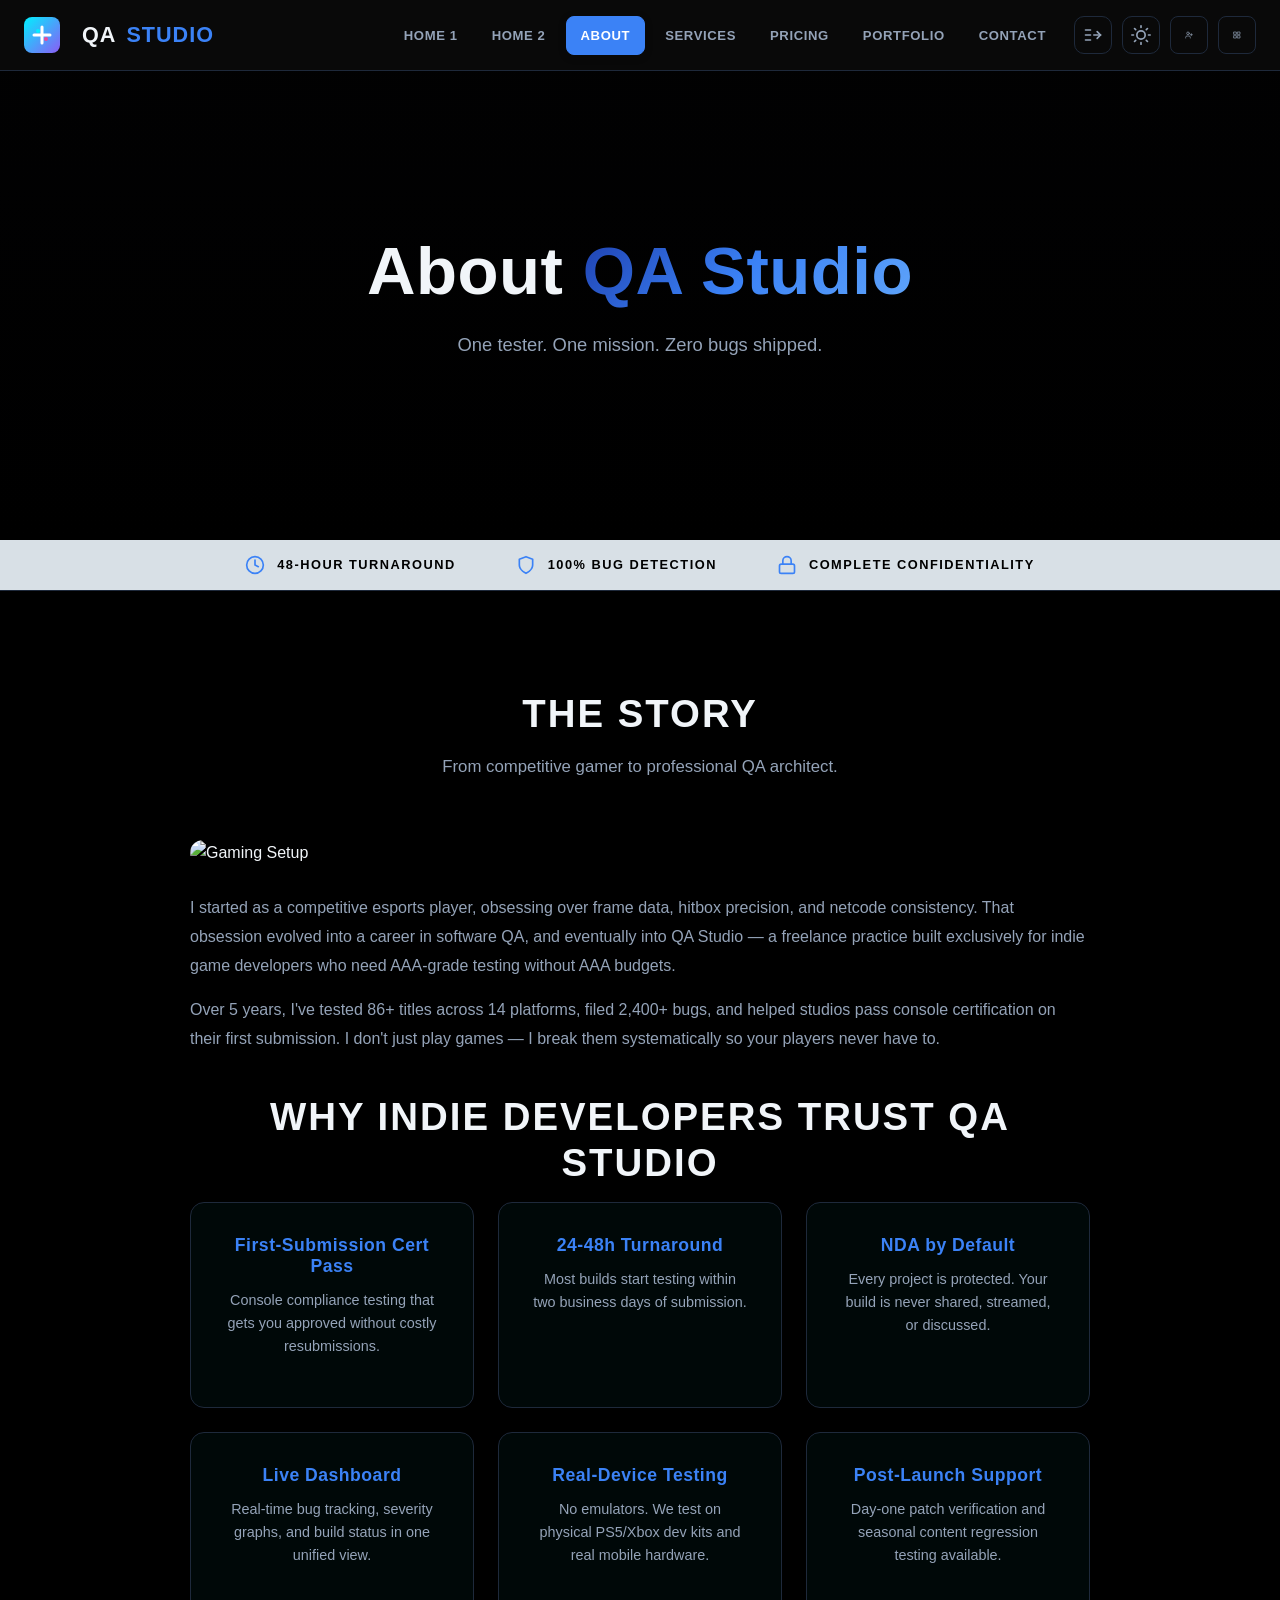
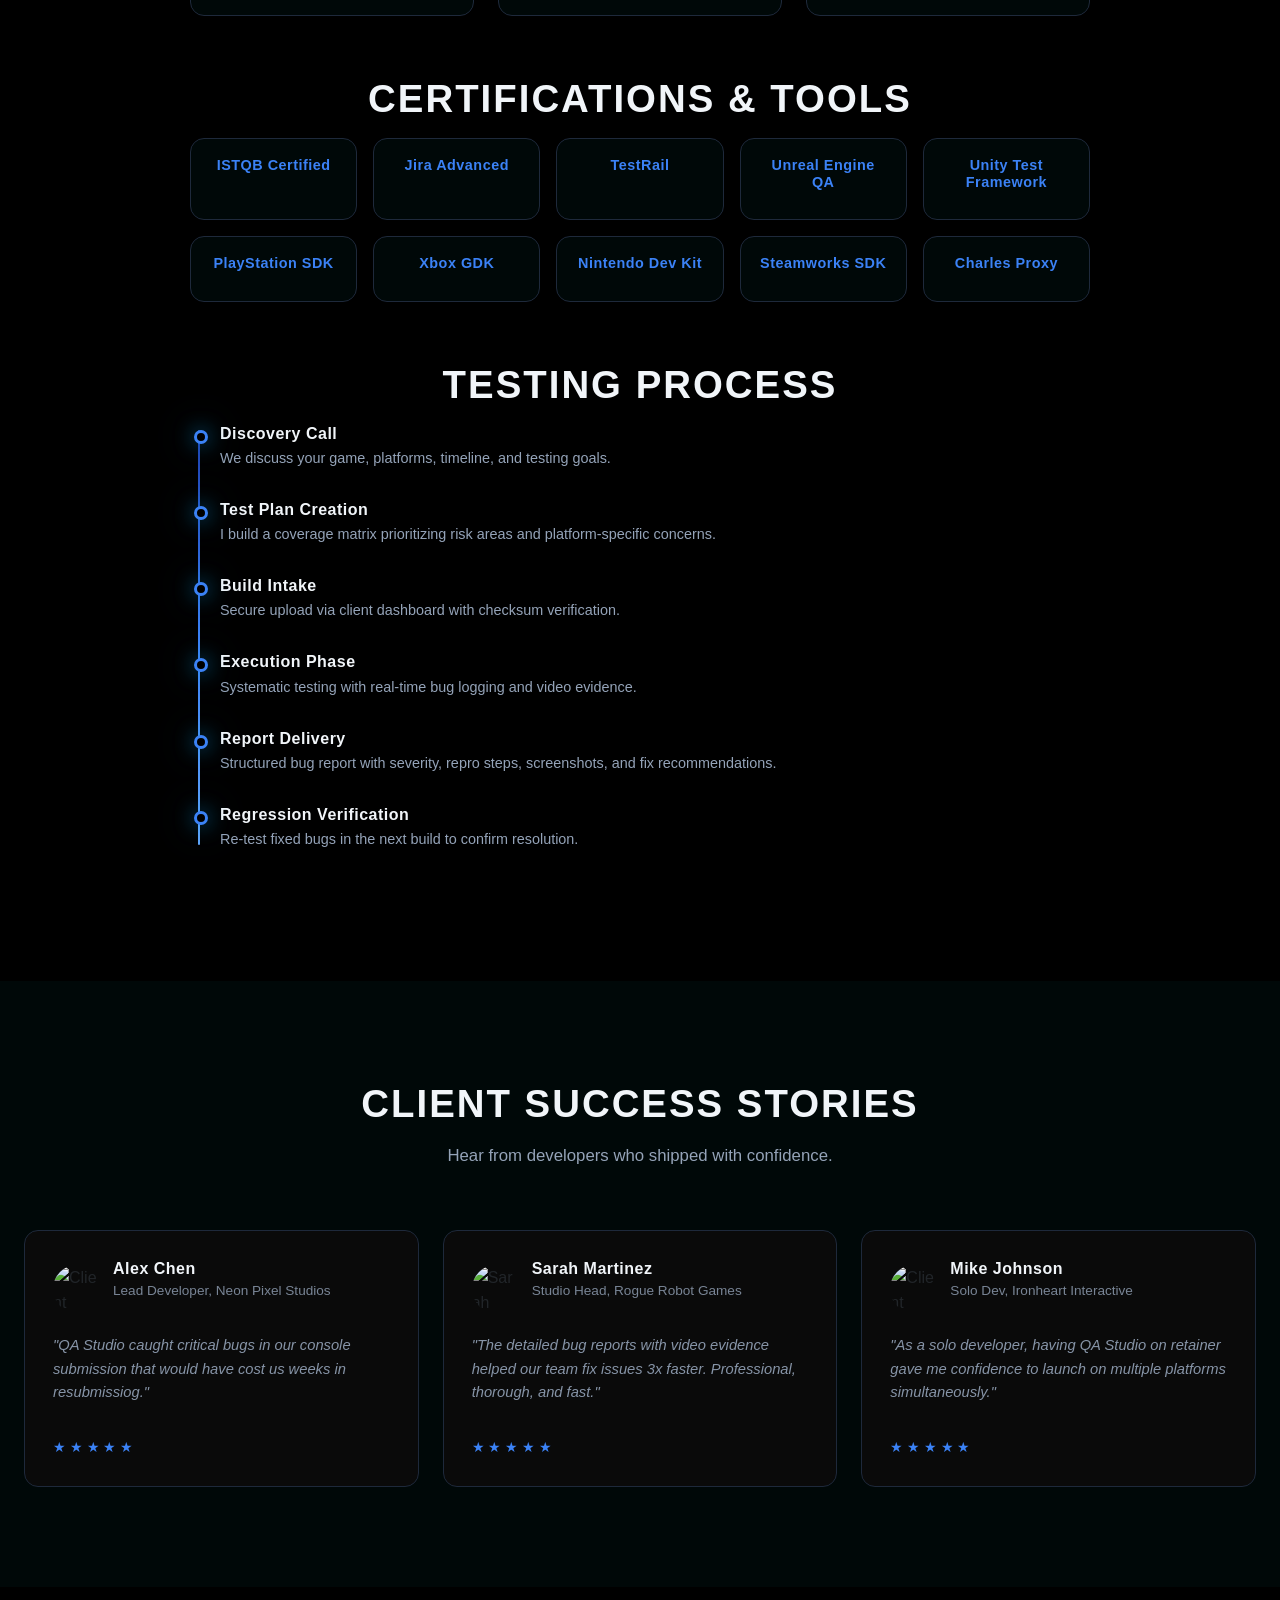
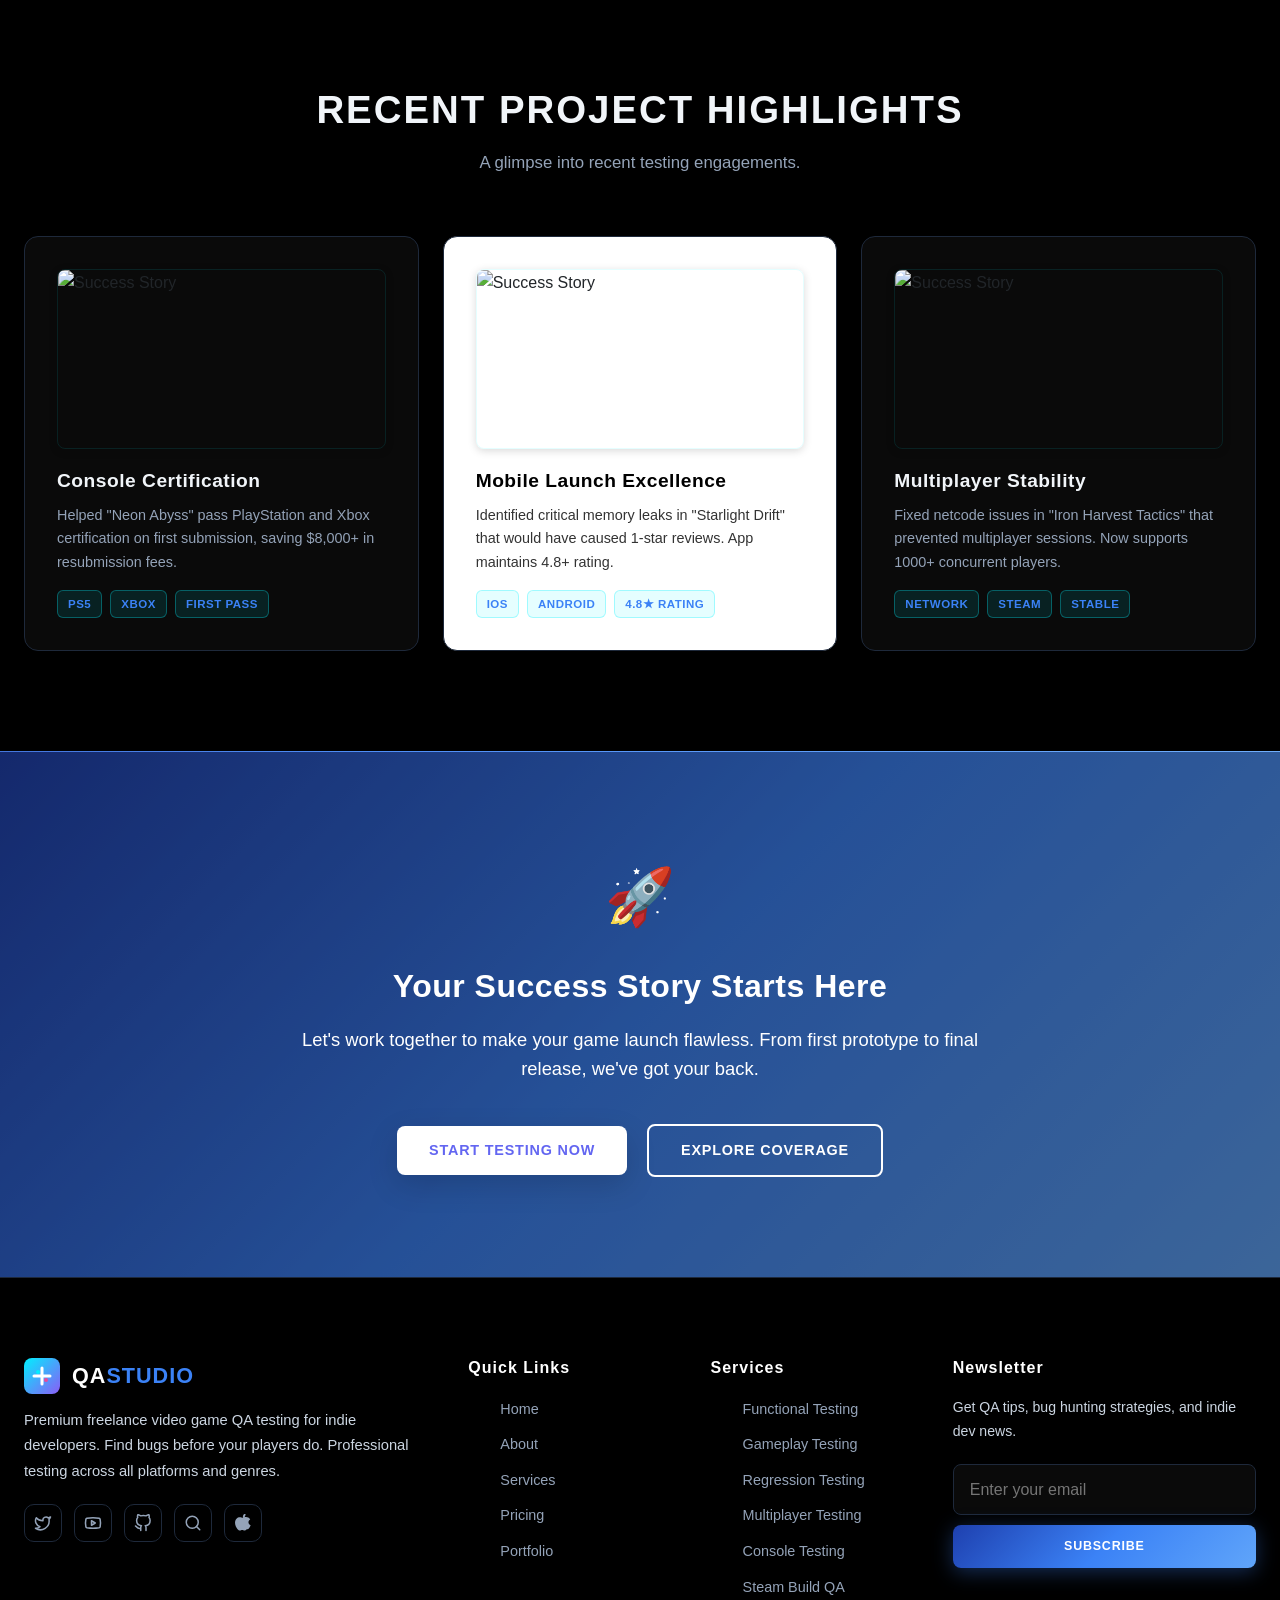
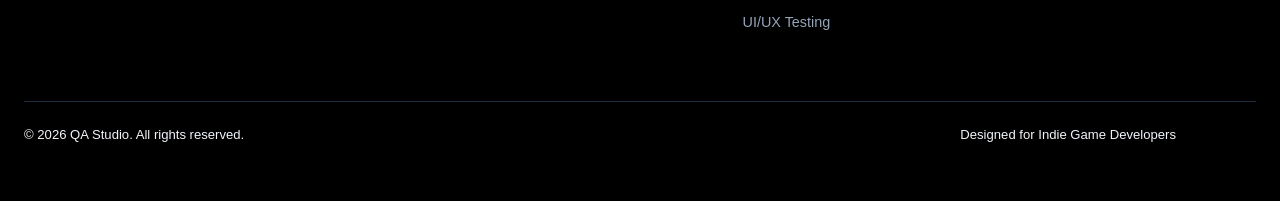
==== commit ca385af2: "dd" ====
--- a/about.html
+++ b/about.html
@@ -356,11 +356,11 @@
             <span class="project-badge">First Pass</span>
           </div>
         </div>
-        <div class="card reveal">
+        <div class="card reveal" style="background:#ffffff;">
           <img src="https://images.unsplash.com/photo-1551288049-bebda4e38f71?auto=format&fit=crop&w=400&q=80"
             alt="Success Story" class="card-image">
-          <h4 style="font-size:1.2rem;margin-bottom:12px;color:var(--text-main);">Mobile Launch Excellence</h4>
-          <p style="font-size:0.9rem;line-height:1.6;margin-bottom:16px;">Identified critical memory leaks in "Starlight
+          <h4 style="font-size:1.2rem;margin-bottom:12px;color:#000000;">Mobile Launch Excellence</h4>
+          <p style="font-size:0.9rem;line-height:1.6;margin-bottom:16px;color:#333333;">Identified critical memory leaks in "Starlight
             Drift" that would have caused 1-star reviews. App maintains 4.8+ rating.</p>
           <div style="display:flex;gap:8px;flex-wrap:wrap;">
             <span class="project-badge">iOS</span>
--- a/css/main.css
+++ b/css/main.css
@@ -265,10 +265,24 @@
 .footer-inner { max-width:1300px; margin:0 auto; }
 .footer-grid {
   display:grid; grid-template-columns:2fr 1fr 1fr 1.5fr; gap:40px; margin-bottom:50px;
+  align-items: start;
 }
 .footer-desc { line-height:1.7; margin-bottom:20px; color: #cbd5e1; font-size:0.92rem; }
 @media(max-width:992px){ .footer-grid{ grid-template-columns:1fr 1fr; } }
-@media(max-width:576px){ .footer-grid{ grid-template-columns:1fr; } }
+@media(max-width:768px){
+  .footer-bottom {
+    flex-direction: column;
+    text-align: center;
+    gap: 12px;
+    padding-bottom: 20px;
+  }
+}
+@media(max-width:576px){ 
+  .footer-grid{ grid-template-columns:1fr; text-align: center; } 
+  .footer-socials { justify-content: center; }
+  .footer-brand { justify-content: center; }
+  .footer-newsletter { max-width: 400px; margin-left: auto; margin-right: auto; }
+}
 
 .footer-brand { 
   display: flex; 
@@ -310,6 +324,13 @@
 .footer-bottom {
   display:flex; align-items:center; justify-content:space-between;
   border-top:1px solid var(--border-color); padding-top:22px; font-size:0.82rem;
+  gap: 20px;
+  flex-wrap: wrap;
+}
+@media (min-width: 769px) {
+  .footer-bottom {
+    padding-right: 80px; /* Room for back-to-top button */
+  }
 }
 
 /* ---------- Sections Common ---------- */
@@ -1240,13 +1261,16 @@
     flex: 1 1 300px;
     max-width: 400px;
   }
+  .service-catalog-grid > * {
+    text-align: left !important;
+  }
 }
 
 @media (max-width: 768px) {
   .hero { min-height: 40vh !important; padding: 80px 24px 40px !important; }
   .section { padding: 40px 24px !important; }
   .section-title { font-size: 1.8rem !important; }
-  .hero h1 { font-size: 2.2rem !important; }
+  .hero h1 { font-size: 2.2rem !important; text-align: center !important; }
   
   /* Text Alignment Fixes */
   .bug-card-body, .card { text-align: left !important; }
@@ -1278,3 +1302,15 @@
     max-width: 100%;
   }
 }
+/* Auth Options Mobile Fix */
+@media (max-width: 480px) {
+  .auth-options {
+    flex-wrap: nowrap !important;
+    white-space: nowrap !important;
+    font-size: 0.78rem !important; /* Slightly smaller to fit */
+    gap: 12px !important;
+  }
+  .auth-options input {
+    flex-shrink: 0 !important;
+  }
+}
